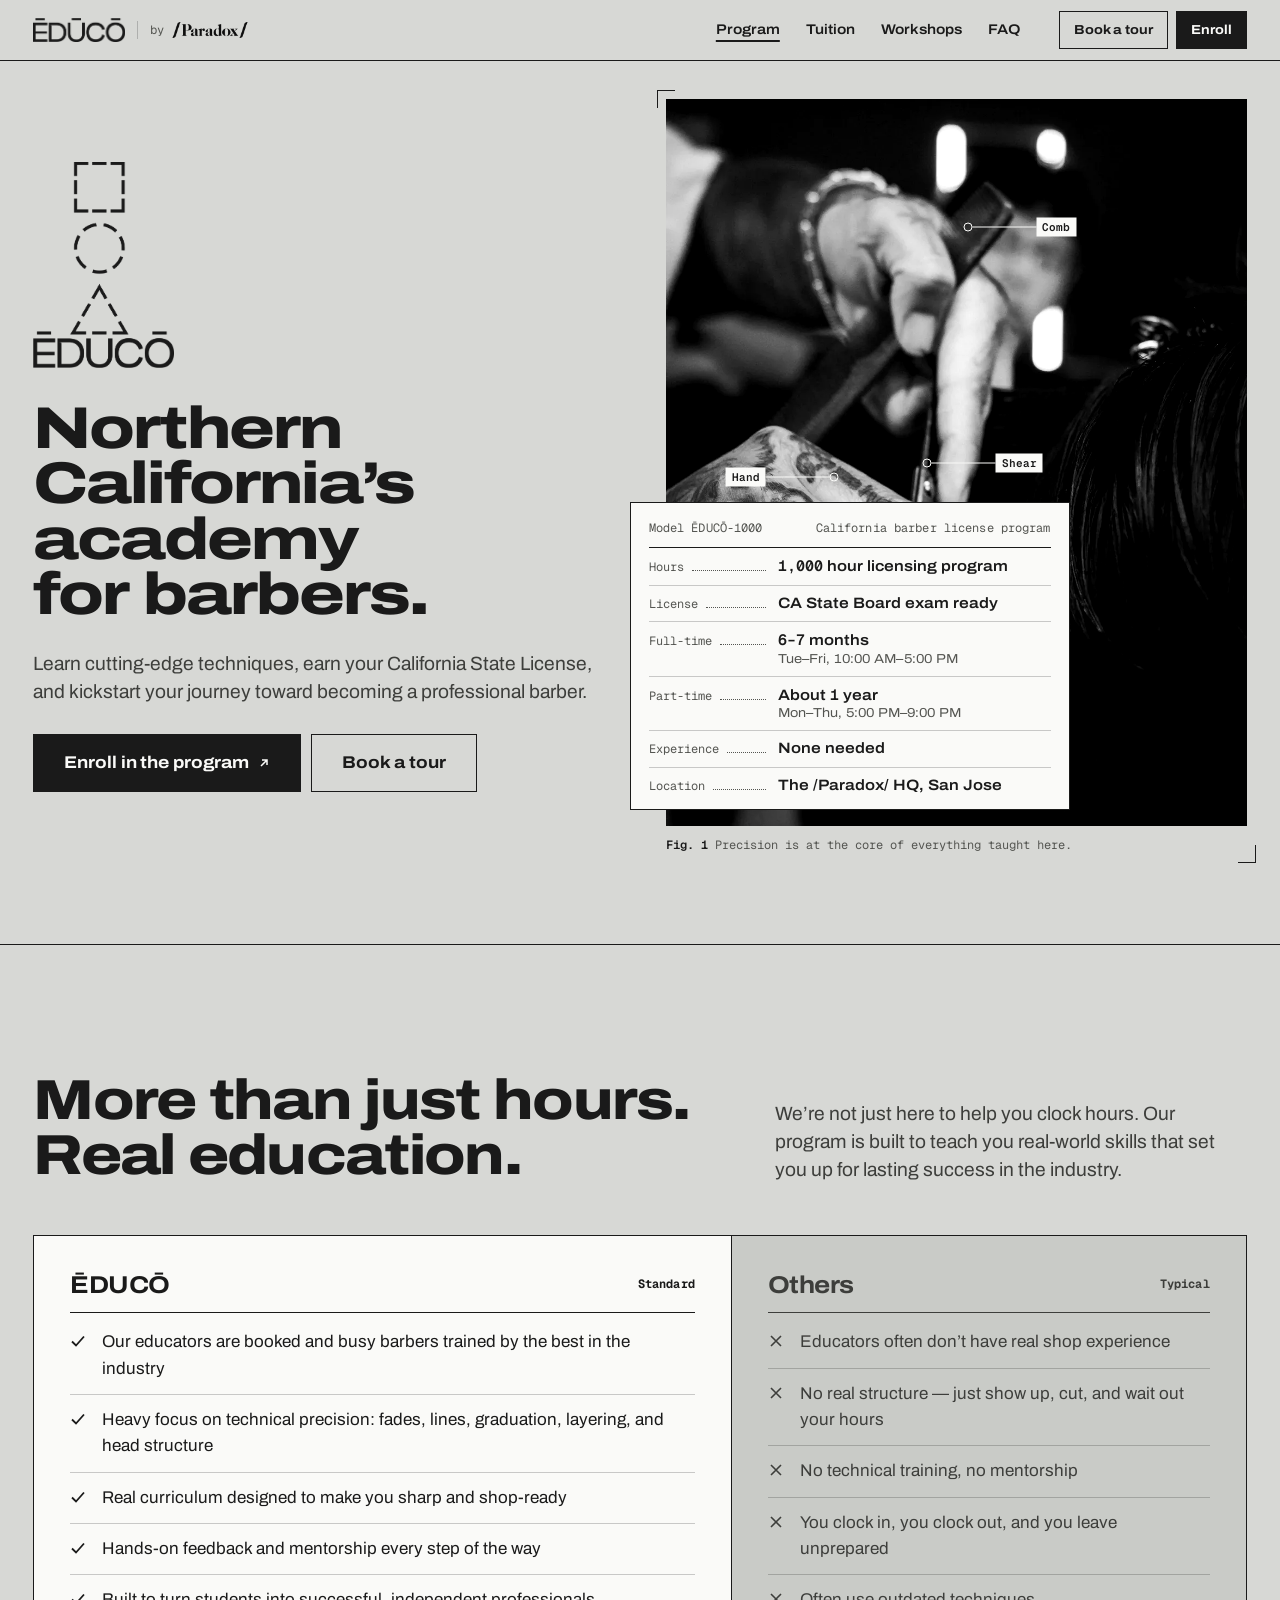
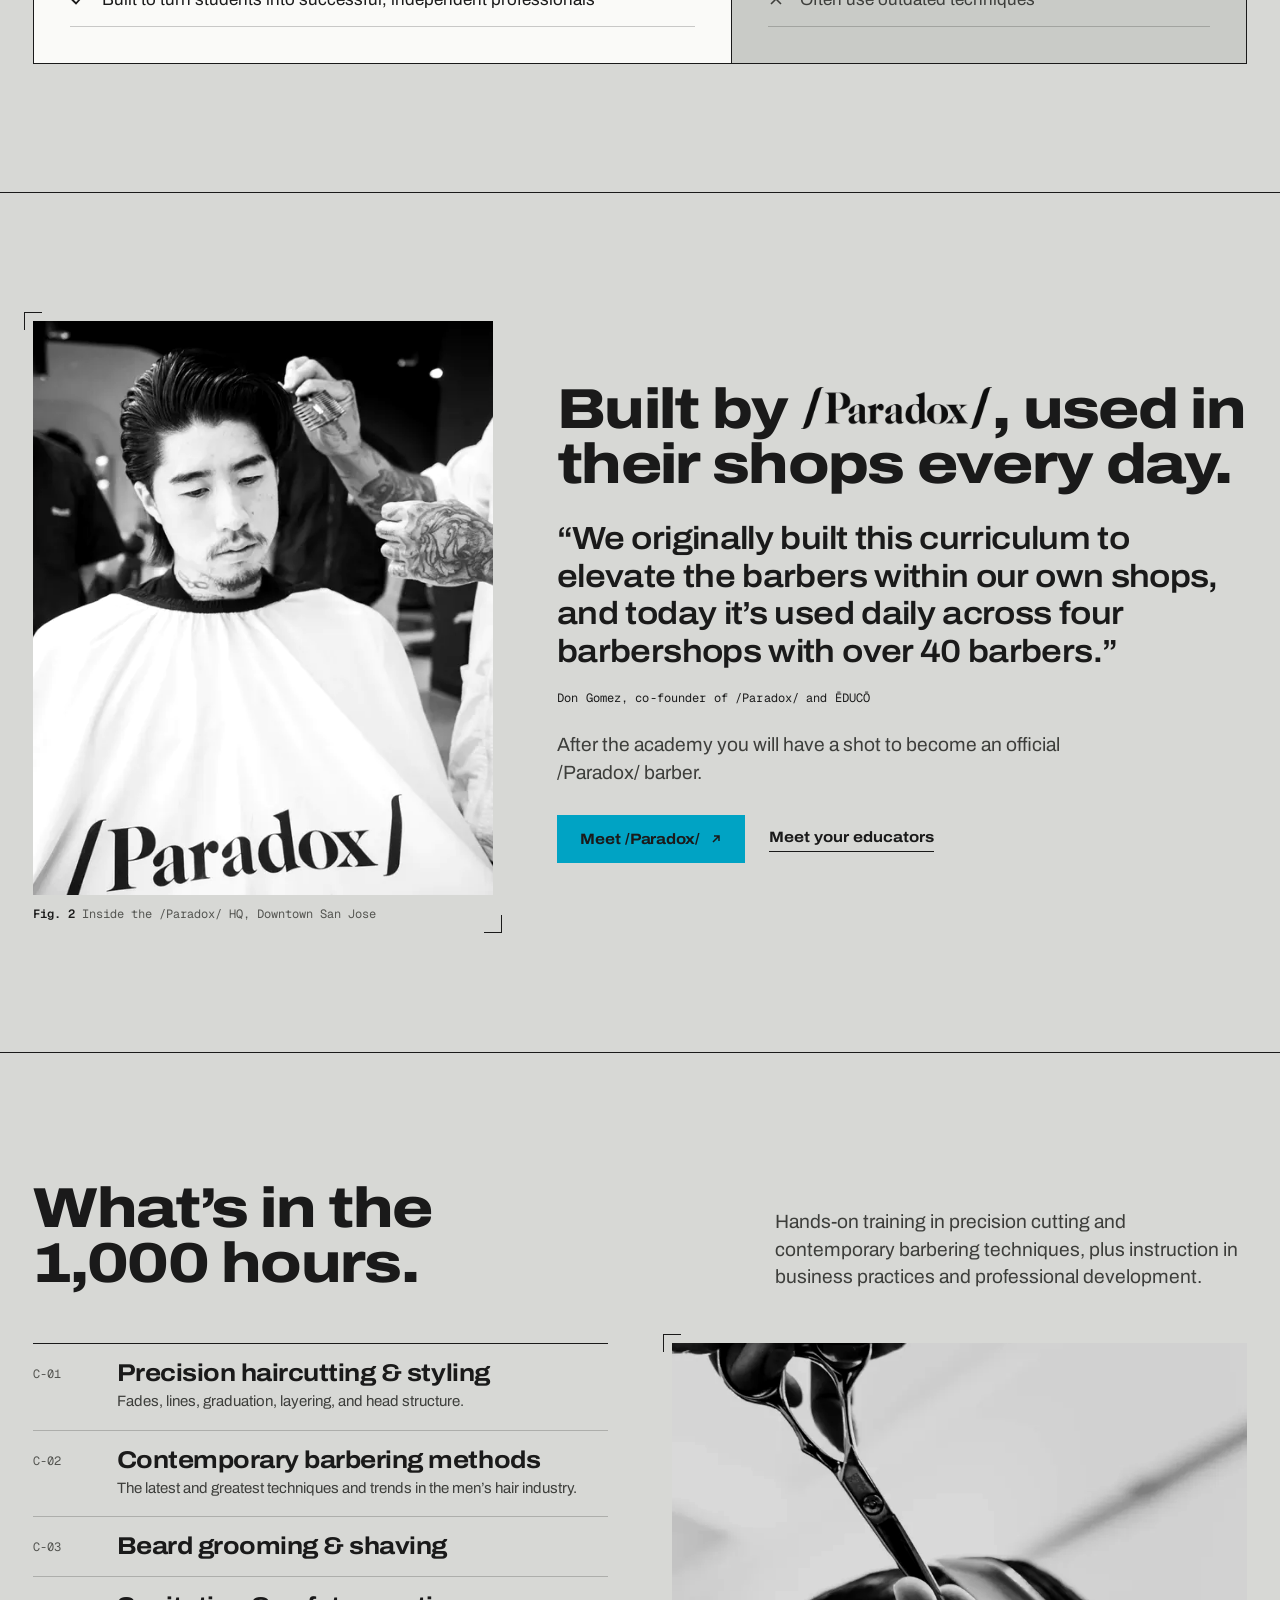
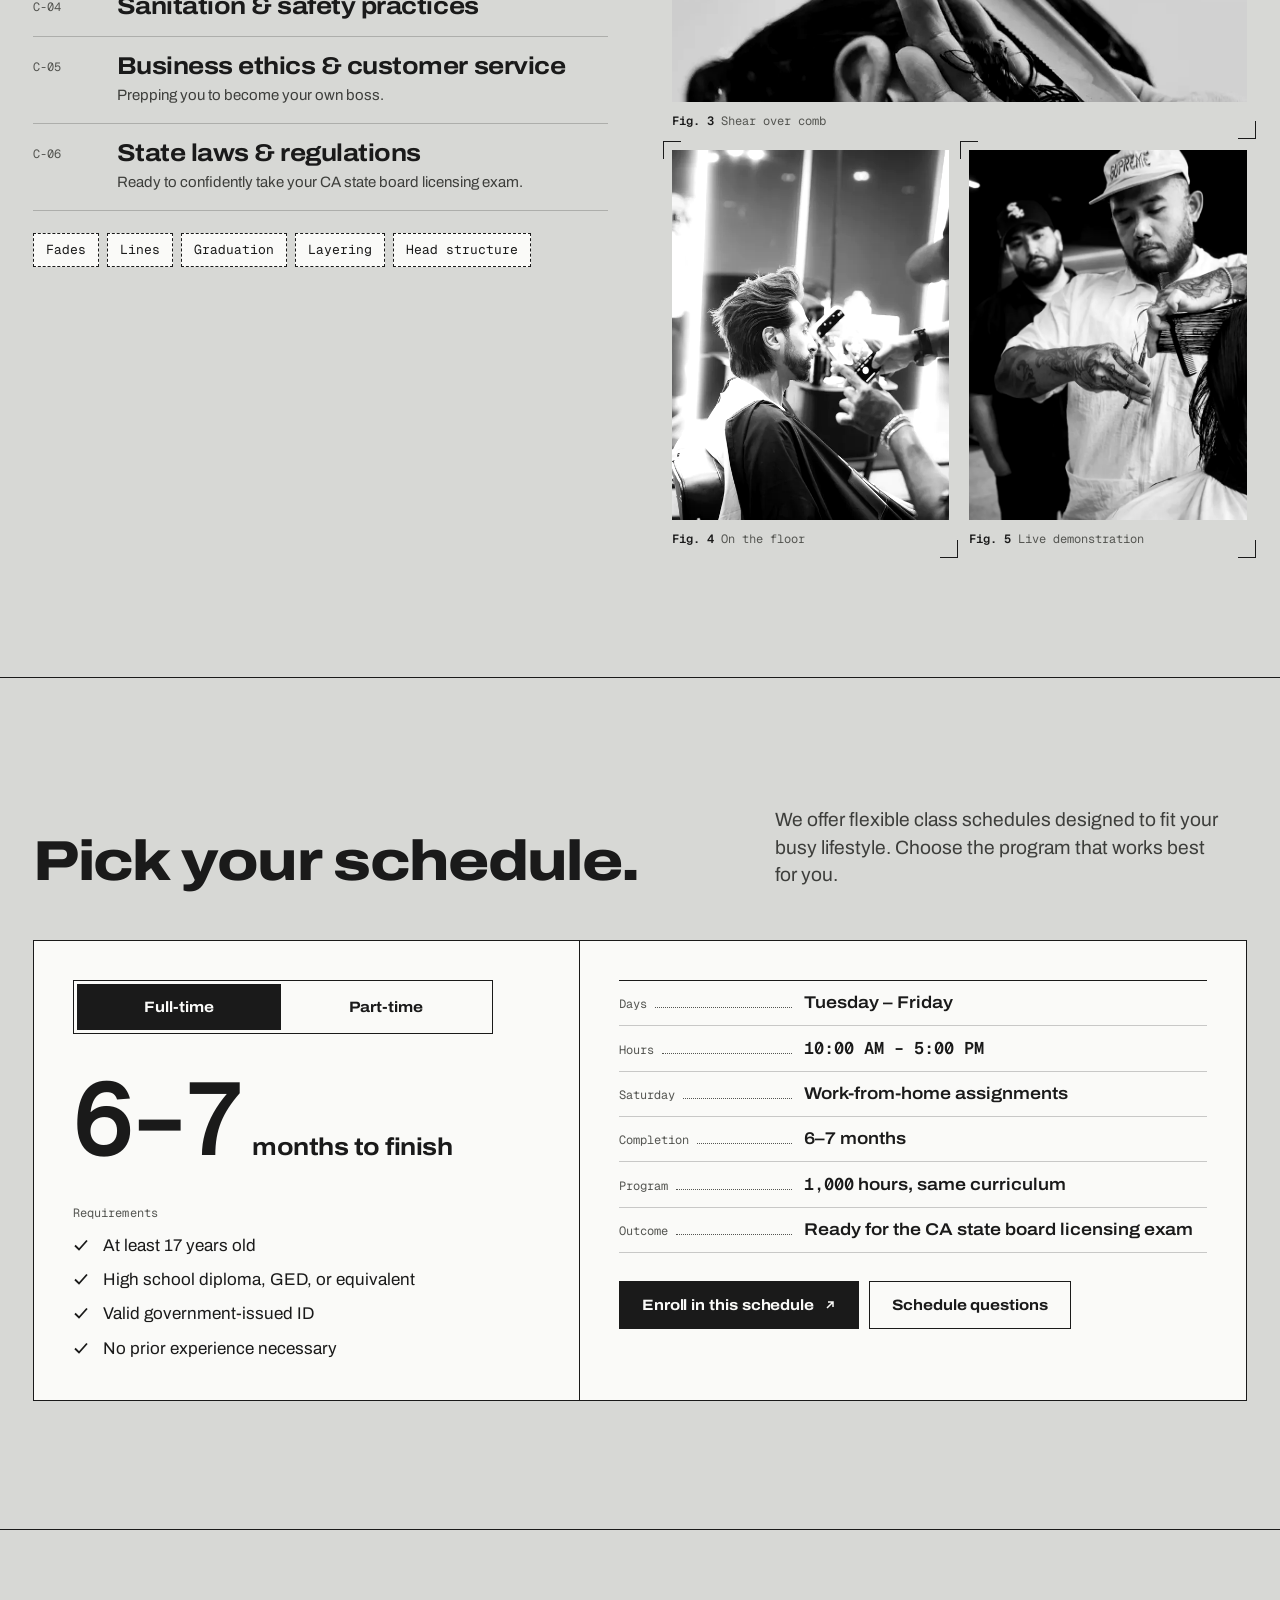
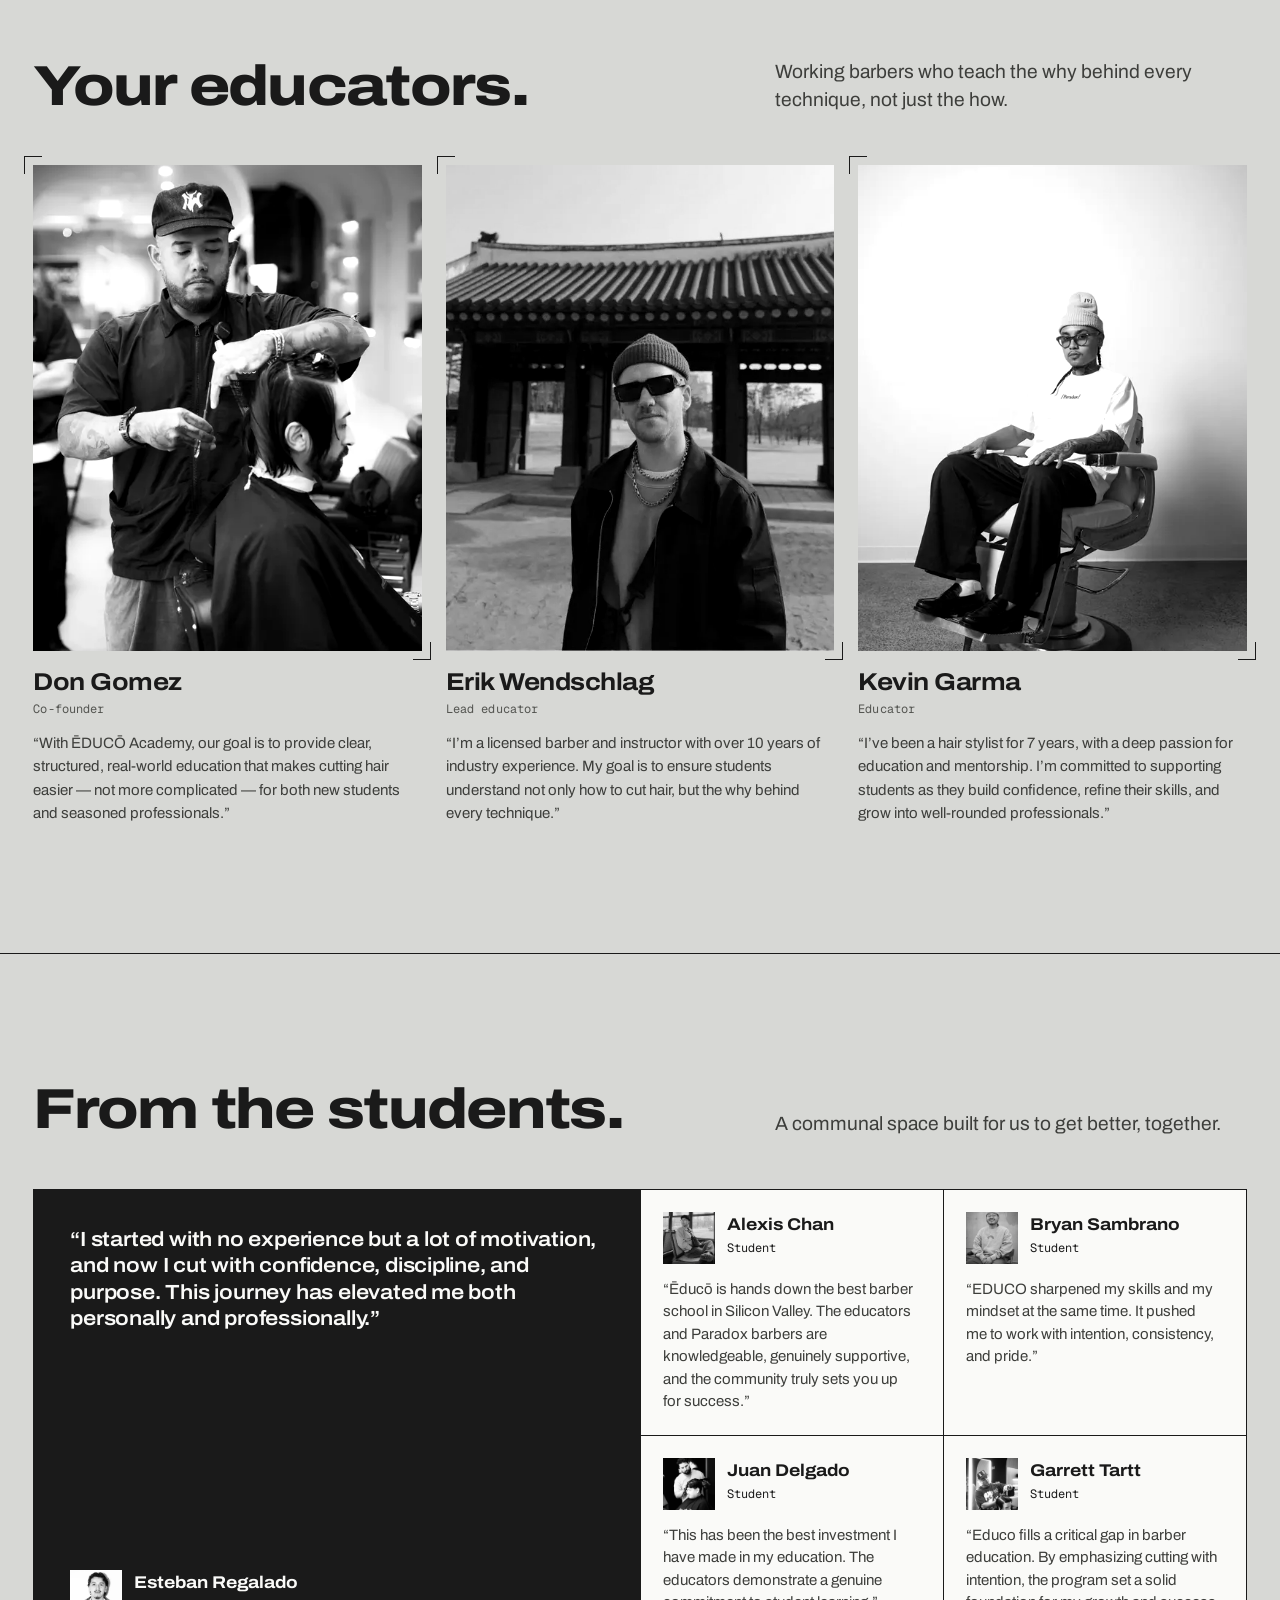
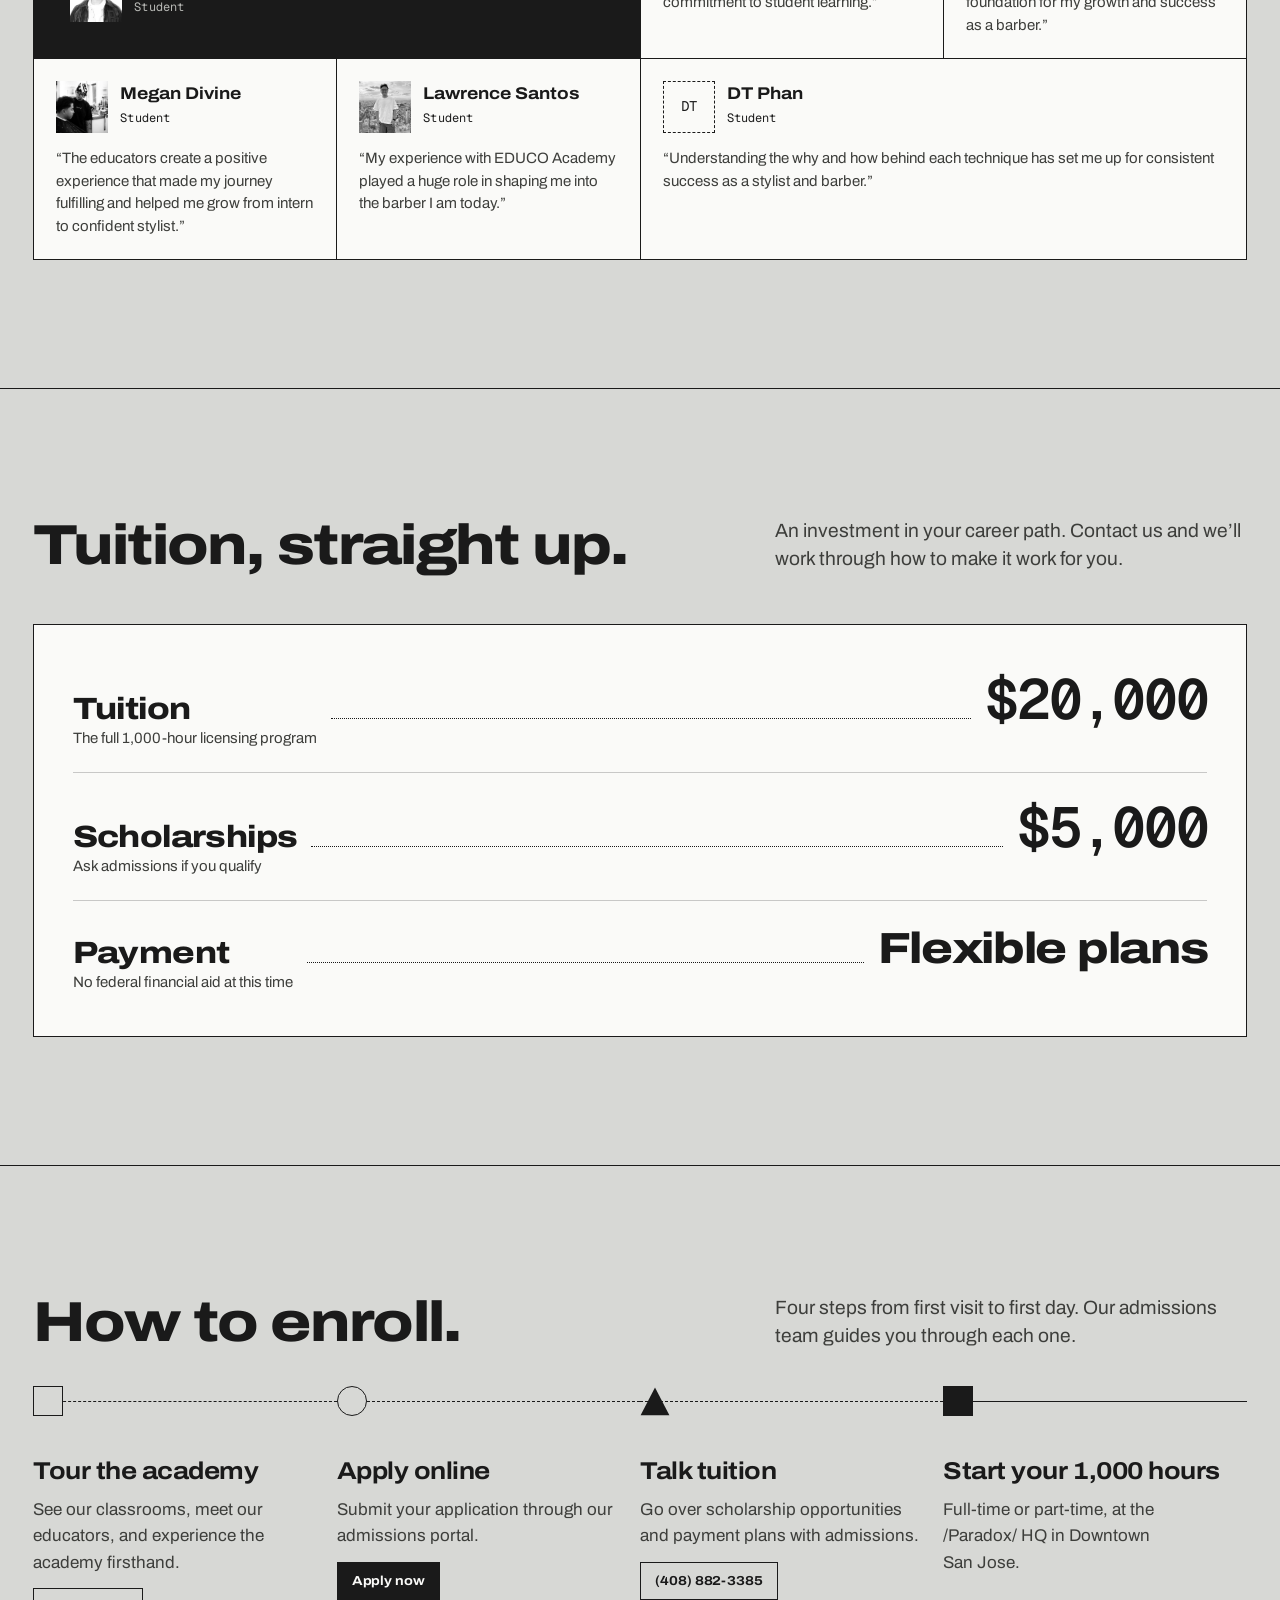
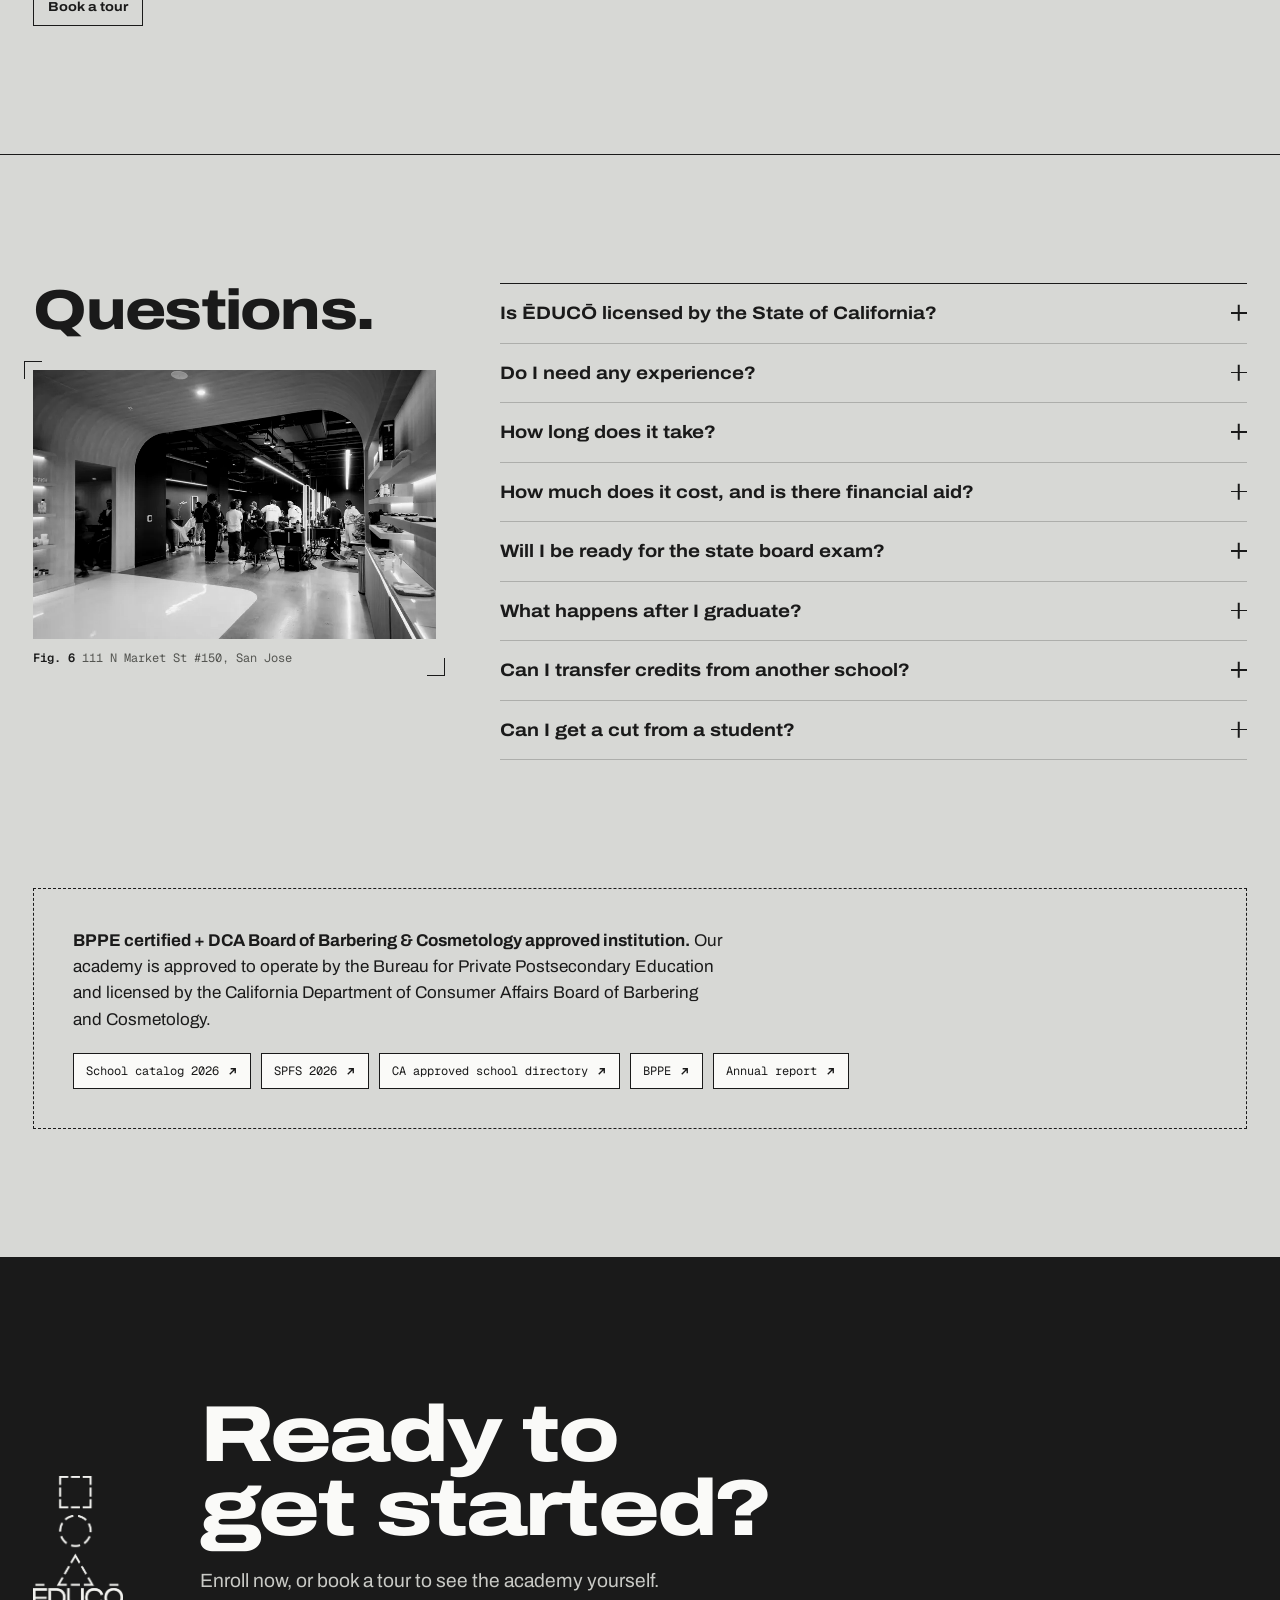
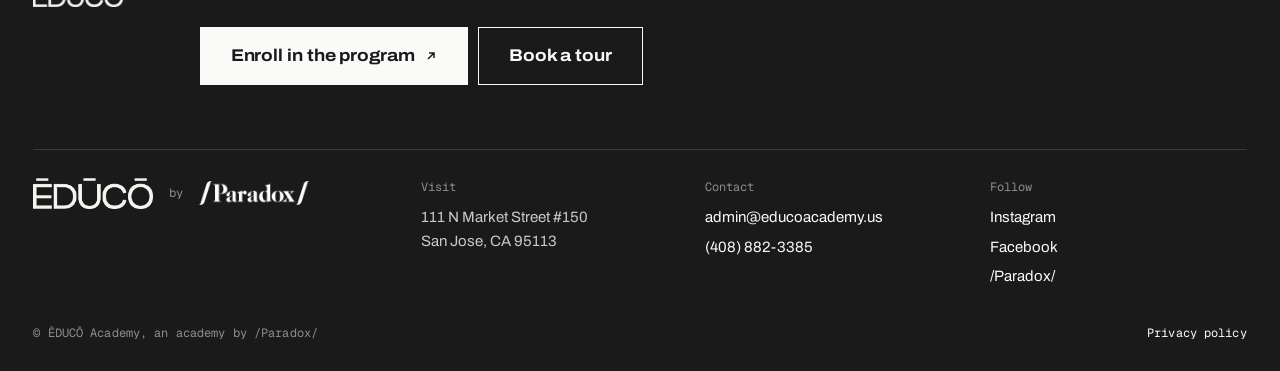
==== index.html @ bf1df618 "ĒDUCŌ Academy redesign concept: The Kit (Program + Workshops) Co-Authored-By: Claude Opus 5.5 <norep" ====
<!doctype html>
<html lang="en">
<head>
  <meta charset="utf-8">
  <meta name="viewport" content="width=device-width, initial-scale=1">
  <title>ĒDUCŌ Academy — California barber license program · San Jose</title>
  <meta name="description" content="ĒDUCŌ, an academy by /Paradox/. Earn your California barber license in the 1,000-hour program, full-time or part-time, at the /Paradox/ HQ in Downtown San Jose.">
  <meta name="theme-color" content="#d7d8d5">
  <link rel="preconnect" href="https://fonts.googleapis.com">
  <link rel="preconnect" href="https://fonts.gstatic.com" crossorigin>
  <link rel="stylesheet" href="https://fonts.googleapis.com/css2?family=Archivo:wdth,wght@62..125,100..900&family=Geist+Mono:wght@400;600&display=swap">
  <link rel="preload" as="image" href="img/hands-1600.webp">
  <link rel="stylesheet" href="edu.css">
  <script src="edu.js" defer></script>
</head>
<body>
<a class="skip" href="#main">Skip to content</a>

<header class="strip">
  <div class="strip__inner wrap">
    <a class="strip__logo" href="index.html" aria-label="ĒDUCŌ Academy home"><img src="img/wordmark-ink.png" alt="ĒDUCŌ" width="1500" height="420"><span class="strip__by">by <img src="img/prdx-ink.png" alt="/Paradox/" width="1984" height="432"></span></a>
    <nav class="strip__nav" aria-label="Main">
      <ul>
        <li><a href="index.html" aria-current="page">Program</a></li>
        <li><a href="index.html#tuition">Tuition</a></li>
        <li><a href="workshops.html">Workshops</a></li>
        <li><a href="index.html#faq">FAQ</a></li>
      </ul>
    </nav>
    <div class="strip__cta">
      <a class="btn btn--sm btn--line" href="https://calendly.com/admin-educoacademy/educo-academy-open-house" target="_blank" rel="noopener">Book a tour</a>
      <a class="btn btn--sm" href="https://educoacademy.edlumina.com/register?student_module=admissions" target="_blank" rel="noopener">Enroll</a>
    </div>
    <button class="menu-btn" type="button" aria-label="Open menu" aria-expanded="false" aria-controls="menu"><span></span></button>
  </div>
</header>

<div class="sheet-menu" id="menu" role="dialog" aria-modal="true" aria-label="Menu">
  <div class="sheet-menu__top">
    <img src="img/wordmark-ink.png" alt="" width="1500" height="420">
    <button class="menu-btn sheet-menu__close" type="button" aria-label="Close menu"><svg viewBox="0 0 14 14" width="14" height="14" fill="none" stroke="currentColor" stroke-width="1.5"><path d="M2 2l10 10M12 2L2 12"/></svg></button>
  </div>
  <ul>
    <li><a href="index.html">Program <span class="mono">1,000 hrs</span></a></li>
    <li><a href="index.html#tuition">Tuition</a></li>
    <li><a href="workshops.html">Workshops</a></li>
    <li><a href="index.html#faq">FAQ</a></li>
    <li><a href="https://www.prdx.us" target="_blank" rel="noopener" class="prdx">/Paradox/</a></li>
  </ul>
  <div class="cta">
    <a class="btn" href="https://educoacademy.edlumina.com/register?student_module=admissions" target="_blank" rel="noopener">Enroll in the program</a>
    <a class="btn btn--line" href="https://calendly.com/admin-educoacademy/educo-academy-open-house" target="_blank" rel="noopener">Book a tour</a>
  </div>
</div>

<main id="main">

  <!-- Cover -->
  <section class="cover wrap" aria-labelledby="cover-title">
    <div class="cover__grid">
      <div class="cover__text">
        <div class="cover__head">
          <img class="cover__logo" src="img/logo-stack-ink.png" alt="ĒDUCŌ" width="1500" height="2195">
          <h1 class="h-xl cover__h1" id="cover-title">Northern California’s academy for barbers.</h1>
        </div>
        <p class="lede">Learn cutting-edge techniques, earn your California State License, and kickstart your journey toward becoming a professional barber.</p>
        <div class="cover__actions">
          <a class="btn btn--lg" href="https://educoacademy.edlumina.com/register?student_module=admissions" target="_blank" rel="noopener">Enroll in the program<svg viewBox="0 0 12 12" fill="none" stroke="currentColor" stroke-width="1.5" aria-hidden="true"><path d="M3 9l6-6M4 3h5v5"/></svg></a>
          <a class="btn btn--lg btn--line" href="https://calendly.com/admin-educoacademy/educo-academy-open-house" target="_blank" rel="noopener">Book a tour</a>
        </div>
      </div>

      <figure class="fig cover__photo">
        <span class="fig__frame"><img src="img/hands-1600.webp" srcset="img/hands-800.webp 800w, img/hands-1600.webp 1600w" sizes="(min-width: 960px) 55vw, 100vw" alt="Close-up of a barber's tattooed hands combing and cutting a section of hair." width="1067" height="1600" fetchpriority="high">
        <span class="callout" style="--x:52%;--y:17.5%" aria-hidden="true"><b>Comb</b></span>
        <span class="callout" style="--x:45%;--y:50%" aria-hidden="true"><b>Shear</b></span>
        <span class="callout callout--l" style="--x:29%;--y:52%" aria-hidden="true"><b>Hand</b></span>
        </span>
        <div class="cover__plate">
          <p class="mono cover__plate-title"><span>Model ĒDUCŌ-1000</span><span>California barber license program</span></p>
          <dl class="spec">
            <div><dt>Hours</dt><dd><span class="v">1,000</span> hour licensing program</dd></div>
            <div><dt>License</dt><dd>CA State Board exam ready</dd></div>
            <div><dt>Full-time</dt><dd><span class="v">6–7</span> months <small>Tue–Fri, 10:00 AM–5:00 PM</small></dd></div>
            <div><dt>Part-time</dt><dd>About <span class="v">1</span> year <small>Mon–Thu, 5:00 PM–9:00 PM</small></dd></div>
            <div><dt>Experience</dt><dd>None needed</dd></div>
            <div><dt>Location</dt><dd>The /Paradox/ HQ, San Jose</dd></div>
          </dl>
        </div>
        <figcaption><span><b>Fig. 1</b> Precision is at the core of everything taught here.</span></figcaption>
      </figure>
    </div>
  </section>

  <!-- Why -->
  <section class="sec wrap" aria-labelledby="why-title">
    <div class="sec__head">
      <h2 class="h-l" id="why-title">More than just hours. Real education.</h2>
      <p class="lede">We’re not just here to help you clock hours. Our program is built to teach you real-world skills that set you up for lasting success in the industry.</p>
    </div>
    <div class="compare">
      <div class="compare__col">
        <h3 class="h-m">ĒDUCŌ <span class="mono">Standard</span></h3>
        <ul>
          <li><svg viewBox="0 0 16 16" fill="none" stroke="currentColor" stroke-width="1.8" aria-hidden="true"><path d="M2 8.5l4 4 8-9"/></svg>Our educators are booked and busy barbers trained by the best in the industry</li>
          <li><svg viewBox="0 0 16 16" fill="none" stroke="currentColor" stroke-width="1.8" aria-hidden="true"><path d="M2 8.5l4 4 8-9"/></svg>Heavy focus on technical precision: fades, lines, graduation, layering, and head structure</li>
          <li><svg viewBox="0 0 16 16" fill="none" stroke="currentColor" stroke-width="1.8" aria-hidden="true"><path d="M2 8.5l4 4 8-9"/></svg>Real curriculum designed to make you sharp and shop-ready</li>
          <li><svg viewBox="0 0 16 16" fill="none" stroke="currentColor" stroke-width="1.8" aria-hidden="true"><path d="M2 8.5l4 4 8-9"/></svg>Hands-on feedback and mentorship every step of the way</li>
          <li><svg viewBox="0 0 16 16" fill="none" stroke="currentColor" stroke-width="1.8" aria-hidden="true"><path d="M2 8.5l4 4 8-9"/></svg>Built to turn students into successful, independent professionals</li>
        </ul>
      </div>
      <div class="compare__col compare__col--them">
        <h3 class="h-m">Others <span class="mono">Typical</span></h3>
        <ul>
          <li><svg viewBox="0 0 16 16" fill="none" stroke="currentColor" stroke-width="1.6" aria-hidden="true"><path d="M3 3l10 10M13 3L3 13"/></svg>Educators often don’t have real shop experience</li>
          <li><svg viewBox="0 0 16 16" fill="none" stroke="currentColor" stroke-width="1.6" aria-hidden="true"><path d="M3 3l10 10M13 3L3 13"/></svg>No real structure — just show up, cut, and wait out your hours</li>
          <li><svg viewBox="0 0 16 16" fill="none" stroke="currentColor" stroke-width="1.6" aria-hidden="true"><path d="M3 3l10 10M13 3L3 13"/></svg>No technical training, no mentorship</li>
          <li><svg viewBox="0 0 16 16" fill="none" stroke="currentColor" stroke-width="1.6" aria-hidden="true"><path d="M3 3l10 10M13 3L3 13"/></svg>You clock in, you clock out, and you leave unprepared</li>
          <li><svg viewBox="0 0 16 16" fill="none" stroke="currentColor" stroke-width="1.6" aria-hidden="true"><path d="M3 3l10 10M13 3L3 13"/></svg>Often use outdated techniques</li>
        </ul>
      </div>
    </div>
  </section>

  <!-- Lineage -->
  <section class="sec wrap" aria-labelledby="lineage-title">
    <div class="lineage">
      <figure class="fig">
        <span class="fig__frame"><img src="img/cape-1600.webp" srcset="img/cape-800.webp 800w, img/cape-1600.webp 1600w" sizes="(min-width: 960px) 38vw, 100vw" alt="A client in a /Paradox/ cape while a barber styles his hair." width="1067" height="1600" loading="lazy"></span>
        <figcaption><span><b>Fig. 2</b> Inside the /Paradox/ HQ, Downtown San Jose</span></figcaption>
      </figure>
      <div>
        <h2 class="h-l" id="lineage-title">Built by <span class="nowrap"><img class="prdx-mark" src="img/prdx-ink.png" alt="/Paradox/" width="1984" height="432">,</span> used in their shops every day.</h2>
        <blockquote style="margin-top:28px">
          <p>“We originally built this curriculum to elevate the barbers within our own shops, and today it’s used daily across four barbershops with over 40 barbers.”</p>
          <cite class="mono">Don Gomez, co-founder of /Paradox/ and ĒDUCŌ</cite>
        </blockquote>
        <p class="lede" style="margin-top:24px">After the academy you will have a shot to become an official /Paradox/ barber.</p>
        <div class="lineage__links">
          <a class="btn btn--prdx" href="https://www.prdx.us" target="_blank" rel="noopener">Meet /Paradox/<svg viewBox="0 0 12 12" fill="none" stroke="currentColor" stroke-width="1.5" aria-hidden="true"><path d="M3 9l6-6M4 3h5v5"/></svg></a>
          <a class="link" href="#educators">Meet your educators</a>
        </div>
      </div>
    </div>
  </section>

  <!-- Curriculum -->
  <section class="sec wrap" aria-labelledby="curr-title">
    <div class="sec__head">
      <h2 class="h-l" id="curr-title">What’s in the 1,000 hours.</h2>
      <p class="lede">Hands-on training in precision cutting and contemporary barbering techniques, plus instruction in business practices and professional development.</p>
    </div>
    <div class="curriculum">
      <div>
        <ol class="parts">
          <li><span class="no">C-01</span><h3 class="h-m">Precision haircutting &amp; styling</h3><p>Fades, lines, graduation, layering, and head structure.</p></li>
          <li><span class="no">C-02</span><h3 class="h-m">Contemporary barbering methods</h3><p>The latest and greatest techniques and trends in the men’s hair industry.</p></li>
          <li><span class="no">C-03</span><h3 class="h-m">Beard grooming &amp; shaving</h3></li>
          <li><span class="no">C-04</span><h3 class="h-m">Sanitation &amp; safety practices</h3></li>
          <li><span class="no">C-05</span><h3 class="h-m">Business ethics &amp; customer service</h3><p>Prepping you to become your own boss.</p></li>
          <li><span class="no">C-06</span><h3 class="h-m">State laws &amp; regulations</h3><p>Ready to confidently take your CA state board licensing exam.</p></li>
        </ol>
        <ul class="focus" aria-label="Technical focus">
          <li>Fades</li><li>Lines</li><li>Graduation</li><li>Layering</li><li>Head structure</li>
        </ul>
      </div>
      <div class="curriculum__figs">
        <figure class="fig"><span class="fig__frame"><img src="img/shears-1600.webp" srcset="img/shears-800.webp 800w, img/shears-1600.webp 1600w" sizes="(min-width: 960px) 45vw, 100vw" alt="Shears opening along a comb against a client's neckline." width="1080" height="1080" loading="lazy"></span><figcaption><span><b>Fig. 3</b> Shear over comb</span></figcaption></figure>
        <figure class="fig"><span class="fig__frame"><img src="img/cut-800.webp" alt="A barber at work on a client's fade during a class." width="533" height="800" loading="lazy"></span><figcaption><span><b>Fig. 4</b> On the floor</span></figcaption></figure>
        <figure class="fig"><span class="fig__frame"><img src="img/demo-800.webp" alt="An educator demonstrating a cut while students watch." width="639" height="800" loading="lazy"></span><figcaption><span><b>Fig. 5</b> Live demonstration</span></figcaption></figure>
      </div>
    </div>
  </section>

  <!-- Schedule configurator -->
  <section class="sec wrap" id="schedule" aria-labelledby="sched-title">
    <div class="sec__head">
      <h2 class="h-l" id="sched-title">Pick your schedule.</h2>
      <p class="lede">We offer flexible class schedules designed to fit your busy lifestyle. Choose the program that works best for you.</p>
    </div>
    <div class="config" data-config>
      <div class="config__side">
        <div class="toggle" role="group" aria-label="Schedule" data-mode="ft">
          <span class="toggle__thumb" aria-hidden="true"></span>
          <button type="button" data-mode="ft" aria-pressed="true">Full-time</button>
          <button type="button" data-mode="pt" aria-pressed="false">Part-time</button>
        </div>
        <p class="config__big" aria-live="polite"><b class="swap" data-ft="6–7" data-pt="12">6–7</b><span class="h-m">months to finish</span></p>
        <div>
          <p class="mono" style="color:var(--mute);margin:0 0 10px">Requirements</p>
          <ul class="req">
            <li><svg viewBox="0 0 16 16" fill="none" stroke="currentColor" stroke-width="1.8" aria-hidden="true"><path d="M2 8.5l4 4 8-9"/></svg>At least 17 years old</li>
            <li><svg viewBox="0 0 16 16" fill="none" stroke="currentColor" stroke-width="1.8" aria-hidden="true"><path d="M2 8.5l4 4 8-9"/></svg>High school diploma, GED, or equivalent</li>
            <li><svg viewBox="0 0 16 16" fill="none" stroke="currentColor" stroke-width="1.8" aria-hidden="true"><path d="M2 8.5l4 4 8-9"/></svg>Valid government-issued ID</li>
            <li><svg viewBox="0 0 16 16" fill="none" stroke="currentColor" stroke-width="1.8" aria-hidden="true"><path d="M2 8.5l4 4 8-9"/></svg>No prior experience necessary</li>
          </ul>
        </div>
      </div>
      <div class="config__main">
        <dl class="spec">
          <div><dt>Days</dt><dd class="swap" data-ft="Tuesday – Friday" data-pt="Monday – Thursday">Tuesday – Friday</dd></div>
          <div><dt>Hours</dt><dd><span class="v swap" data-ft="10:00 AM – 5:00 PM" data-pt="5:00 PM – 9:00 PM">10:00 AM – 5:00 PM</span></dd></div>
          <div><dt>Saturday</dt><dd>Work-from-home assignments</dd></div>
          <div><dt>Completion</dt><dd class="swap" data-ft="6–7 months" data-pt="About 1 year">6–7 months</dd></div>
          <div><dt>Program</dt><dd><span class="v">1,000</span> hours, same curriculum</dd></div>
          <div><dt>Outcome</dt><dd>Ready for the CA state board licensing exam</dd></div>
        </dl>
        <div class="cover__actions">
          <a class="btn" href="https://educoacademy.edlumina.com/register?student_module=admissions" target="_blank" rel="noopener">Enroll in this schedule<svg viewBox="0 0 12 12" fill="none" stroke="currentColor" stroke-width="1.5" aria-hidden="true"><path d="M3 9l6-6M4 3h5v5"/></svg></a>
          <a class="btn btn--line" href="#faq">Schedule questions</a>
        </div>
      </div>
    </div>
  </section>

  <!-- Educators -->
  <section class="sec wrap" id="educators" aria-labelledby="edu-title">
    <div class="sec__head">
      <h2 class="h-l" id="edu-title">Your educators.</h2>
      <p class="lede">Working barbers who teach the why behind every technique, not just the how.</p>
    </div>
    <div class="people">
      <article class="person">
        <figure class="fig"><span class="fig__frame"><img src="img/don-800.webp" alt="Don Gomez teaching a cut in front of a group of barbers." width="533" height="800" loading="lazy"></span></figure>
        <h3 class="h-m">Don Gomez</h3>
        <p class="role mono">Co-founder</p>
        <blockquote>“With ĒDUCŌ Academy, our goal is to provide clear, structured, real-world education that makes cutting hair easier — not more complicated — for both new students and seasoned professionals.”</blockquote>
      </article>
      <article class="person">
        <figure class="fig"><span class="fig__frame"><img src="img/erik-800.webp" alt="Erik Wendschlag, lead educator." width="800" height="799" loading="lazy"></span></figure>
        <h3 class="h-m">Erik Wendschlag</h3>
        <p class="role mono">Lead educator</p>
        <blockquote>“I’m a licensed barber and instructor with over 10 years of industry experience. My goal is to ensure students understand not only how to cut hair, but the why behind every technique.”</blockquote>
      </article>
      <article class="person">
        <figure class="fig"><span class="fig__frame"><img src="img/kevin-800.webp" alt="Kevin Garma, educator, seated in a barber chair." width="533" height="800" loading="lazy"></span></figure>
        <h3 class="h-m">Kevin Garma</h3>
        <p class="role mono">Educator</p>
        <blockquote>“I’ve been a hair stylist for 7 years, with a deep passion for education and mentorship. I’m committed to supporting students as they build confidence, refine their skills, and grow into well-rounded professionals.”</blockquote>
      </article>
    </div>
  </section>

  <!-- Students -->
  <section class="sec wrap" aria-labelledby="students-title">
    <div class="sec__head">
      <h2 class="h-l" id="students-title">From the students.</h2>
      <p class="lede">A communal space built for us to get better, together.</p>
    </div>
    <div class="reports">
      <article class="report report--lead">
        <p>“I started with no experience but a lot of motivation, and now I cut with confidence, discipline, and purpose. This journey has elevated me both personally and professionally.”</p>
        <div class="report__who"><img src="img/esteban-800.webp" alt="" width="533" height="800" loading="lazy"><div><b>Esteban Regalado</b><span class="mono">Student</span></div></div>
      </article>
      <article class="report"><div class="report__who"><img src="img/alexis-800.webp" alt="" loading="lazy" width="533" height="800"><div><b>Alexis Chan</b><span class="mono">Student</span></div></div><p>“Ēducō is hands down the best barber school in Silicon Valley. The educators and Paradox barbers are knowledgeable, genuinely supportive, and the community truly sets you up for success.”</p></article>
      <article class="report"><div class="report__who"><img src="img/bryan-800.webp" alt="" loading="lazy" width="535" height="800"><div><b>Bryan Sambrano</b><span class="mono">Student</span></div></div><p>“EDUCO sharpened my skills and my mindset at the same time. It pushed me to work with intention, consistency, and pride.”</p></article>
      <article class="report"><div class="report__who"><img src="img/juan-800.webp" alt="" loading="lazy" width="533" height="800"><div><b>Juan Delgado</b><span class="mono">Student</span></div></div><p>“This has been the best investment I have made in my education. The educators demonstrate a genuine commitment to student learning.”</p></article>
      <article class="report"><div class="report__who"><img src="img/garrett-800.webp" alt="" loading="lazy" width="533" height="800"><div><b>Garrett Tartt</b><span class="mono">Student</span></div></div><p>“Educo fills a critical gap in barber education. By emphasizing cutting with intention, the program set a solid foundation for my growth and success as a barber.”</p></article>
      <article class="report"><div class="report__who"><img src="img/megan-800.webp" alt="" loading="lazy" width="551" height="800"><div><b>Megan Divine</b><span class="mono">Student</span></div></div><p>“The educators create a positive experience that made my journey fulfilling and helped me grow from intern to confident stylist.”</p></article>
      <article class="report"><div class="report__who"><img src="img/lawrence-800.webp" alt="" loading="lazy" width="600" height="800"><div><b>Lawrence Santos</b><span class="mono">Student</span></div></div><p>“My experience with EDUCO Academy played a huge role in shaping me into the barber I am today.”</p></article>
      <article class="report"><div class="report__who"><span class="init" aria-hidden="true">DT</span><div><b>DT Phan</b><span class="mono">Student</span></div></div><p>“Understanding the why and how behind each technique has set me up for consistent success as a stylist and barber.”</p></article>
    </div>
  </section>

  <!-- Tuition -->
  <section class="sec wrap" id="tuition" aria-labelledby="tuition-title">
    <div class="sec__head">
      <h2 class="h-l" id="tuition-title">Tuition, straight up.</h2>
      <p class="lede">An investment in your career path. Contact us and we’ll work through how to make it work for you.</p>
    </div>
    <dl class="price">
      <div><dt>Tuition<small>The full 1,000-hour licensing program</small></dt><dd class="price__fig">$20,000</dd></div>
      <div><dt>Scholarships<small>Ask admissions if you qualify</small></dt><dd class="price__fig">$5,000</dd></div>
      <div><dt>Payment<small>No federal financial aid at this time</small></dt><dd class="price__word">Flexible plans</dd></div>
    </dl>
  </section>

  <!-- Enroll path -->
  <section class="sec wrap" id="enroll" aria-labelledby="enroll-title">
    <div class="sec__head">
      <h2 class="h-l" id="enroll-title">How to enroll.</h2>
      <p class="lede">Four steps from first visit to first day. Our admissions team guides you through each one.</p>
    </div>
    <ol class="stations">
      <li class="station">
        <h3 class="h-m">Tour the academy</h3>
        <p>See our classrooms, meet our educators, and experience the academy firsthand.</p>
        <a class="btn btn--line btn--sm" href="https://calendly.com/admin-educoacademy/educo-academy-open-house" target="_blank" rel="noopener">Book a tour</a>
      </li>
      <li class="station">
        <h3 class="h-m">Apply online</h3>
        <p>Submit your application through our admissions portal.</p>
        <a class="btn btn--sm" href="https://educoacademy.edlumina.com/register?student_module=admissions" target="_blank" rel="noopener">Apply now</a>
      </li>
      <li class="station">
        <h3 class="h-m">Talk tuition</h3>
        <p>Go over scholarship opportunities and payment plans with admissions.</p>
        <a class="btn btn--line btn--sm" href="tel:+14088823385">(408) 882-3385</a>
      </li>
      <li class="station">
        <h3 class="h-m">Start your 1,000 hours</h3>
        <p>Full-time or part-time, at the /Paradox/ HQ in Downtown San Jose.</p>
      </li>
    </ol>
  </section>

  <!-- FAQ -->
  <section class="sec wrap" id="faq" aria-labelledby="faq-title">
    <div class="faq-grid">
      <div>
        <h2 class="h-l" id="faq-title">Questions.</h2>
        <figure class="fig" style="margin-top:32px">
          <span class="fig__frame" style="aspect-ratio:3/2"><img src="img/facility-800.webp" alt="The academy floor inside the Downtown San Jose headquarters." width="800" height="533" loading="lazy"></span>
          <figcaption><span><b>Fig. 6</b> 111 N Market St #150, San Jose</span></figcaption>
        </figure>
      </div>
      <div class="faq">
        <details><summary>Is ĒDUCŌ licensed by the State of California?<i></i></summary><div class="a"><p>Yes. Our academy is approved to operate by the Bureau for Private Postsecondary Education and licensed by the California Department of Consumer Affairs Board of Barbering and Cosmetology. The program is designed to meet the requirements for state licensing in barbering.</p></div></details>
        <details><summary>Do I need any experience?<i></i></summary><div class="a"><p>No prior experience is necessary. The program is designed for beginners as well as those looking to enhance their skills.</p></div></details>
        <details><summary>How long does it take?<i></i></summary><div class="a"><p>The 1,000-hour program takes 6–7 months full-time (Tuesday–Friday, 10:00 AM–5:00 PM) or about 1 year part-time (Monday–Thursday, 5:00 PM–9:00 PM). Both include Saturday work-from-home assignments.</p></div></details>
        <details><summary>How much does it cost, and is there financial aid?<i></i></summary><div class="a"><p>Tuition for the 1,000-hour program is $20,000. We have $5,000 scholarship opportunities and flexible payment plans. We don’t currently offer federal financial aid. Contact our office for details on fees, grants, and payment options.</p></div></details>
        <details><summary>Will I be ready for the state board exam?<i></i></summary><div class="a"><p>Yes. The program is designed to meet the requirements for state licensing and to have you confidently ready to take your CA state board licensing exam.</p></div></details>
        <details><summary>What happens after I graduate?<i></i></summary><div class="a"><p>Graduates can pursue careers as barbers, educators, session stylists in the fashion industry, or open their own shops. We support students through our network of barbershops, career advice, and portfolio building. After the academy you will have a shot to become an official /Paradox/ barber.</p></div></details>
        <details><summary>Can I transfer credits from another school?<i></i></summary><div class="a"><p>As a non-accredited institution, transfer credits are evaluated case by case. Contact admissions for details.</p></div></details>
        <details><summary>Can I get a cut from a student?<i></i></summary><div class="a"><p>Yes. Students provide haircuts, beard trims, and shaves to the public under the supervision of licensed instructors, at discounted rates.</p></div></details>
      </div>
    </div>
  </section>

  <!-- Compliance -->
  <section class="wrap" style="padding-bottom:clamp(72px,10vw,140px)" aria-label="Approvals and disclosures">
    <div class="comply">
      <p><b>BPPE certified + DCA Board of Barbering &amp; Cosmetology approved institution.</b> Our academy is approved to operate by the Bureau for Private Postsecondary Education and licensed by the California Department of Consumer Affairs Board of Barbering and Cosmetology.</p>
      <ul>
        <li><a href="https://www.educoacademy.us/s/Educo-School-Catalog_2026.pdf" target="_blank" rel="noopener">School catalog 2026<svg viewBox="0 0 12 12" fill="none" stroke="currentColor" stroke-width="1.5" aria-hidden="true"><path d="M3 9l6-6M4 3h5v5"/></svg></a></li>
        <li><a href="https://www.educoacademy.us/s/SPFS-For-the-Year-2026.pdf" target="_blank" rel="noopener">SPFS 2026<svg viewBox="0 0 12 12" fill="none" stroke="currentColor" stroke-width="1.5" aria-hidden="true"><path d="M3 9l6-6M4 3h5v5"/></svg></a></li>
        <li><a href="https://www.barbercosmo.ca.gov/forms_pubs/approved_school_list.pdf" target="_blank" rel="noopener">CA approved school directory<svg viewBox="0 0 12 12" fill="none" stroke="currentColor" stroke-width="1.5" aria-hidden="true"><path d="M3 9l6-6M4 3h5v5"/></svg></a></li>
        <li><a href="https://www.bppe.ca.gov/" target="_blank" rel="noopener">BPPE<svg viewBox="0 0 12 12" fill="none" stroke="currentColor" stroke-width="1.5" aria-hidden="true"><path d="M3 9l6-6M4 3h5v5"/></svg></a></li>
        <li><a href="https://drive.google.com/file/d/13grzuGj9yVHHETFgOzgsniUyzm-u_xdF/view?usp=sharing" target="_blank" rel="noopener">Annual report<svg viewBox="0 0 12 12" fill="none" stroke="currentColor" stroke-width="1.5" aria-hidden="true"><path d="M3 9l6-6M4 3h5v5"/></svg></a></li>
      </ul>
    </div>
  </section>

  <!-- Close -->
  <section class="close" aria-labelledby="close-title">
    <div class="wrap close__grid">
      <img class="close__logo" src="img/logo-stack-paper.png" alt="" width="1500" height="2195" loading="lazy">
      <div>
        <h2 class="h-xl" id="close-title">Ready to get started?</h2>
        <p class="lede" style="margin:20px 0 32px">Enroll now, or book a tour to see the academy yourself.</p>
        <div class="close__actions">
          <a class="btn btn--lg" href="https://educoacademy.edlumina.com/register?student_module=admissions" target="_blank" rel="noopener">Enroll in the program<svg viewBox="0 0 12 12" fill="none" stroke="currentColor" stroke-width="1.5" aria-hidden="true"><path d="M3 9l6-6M4 3h5v5"/></svg></a>
          <a class="btn btn--lg btn--line" href="https://calendly.com/admin-educoacademy/educo-academy-open-house" target="_blank" rel="noopener">Book a tour</a>
        </div>
      </div>
    </div>
  </section>
</main>

<footer class="foot">
  <div class="wrap">
    <div class="foot__grid">
      <div class="foot__lock">
        <img src="img/wordmark-paper.png" alt="ĒDUCŌ" width="1500" height="420" loading="lazy">
        <span class="x">by</span>
        <a class="p" href="https://www.prdx.us" target="_blank" rel="noopener"><img src="img/prdx-paper.png" alt="/Paradox/" width="1984" height="432" loading="lazy"></a>
      </div>
      <div>
        <h2>Visit</h2>
        <address>111 N Market Street #150<br>San Jose, CA 95113</address>
      </div>
      <div>
        <h2>Contact</h2>
        <ul>
          <li><a href="mailto:admin@educoacademy.us">admin@educoacademy.us</a></li>
          <li><a href="tel:+14088823385">(408) 882-3385</a></li>
        </ul>
      </div>
      <div>
        <h2>Follow</h2>
        <ul>
          <li><a href="https://www.instagram.com/educo.academy" target="_blank" rel="noopener">Instagram</a></li>
          <li><a href="https://www.facebook.com/people/Educo-Academy/61577444746271/" target="_blank" rel="noopener">Facebook</a></li>
          <li><a href="https://www.prdx.us" target="_blank" rel="noopener">/Paradox/</a></li>
        </ul>
      </div>
    </div>
    <div class="foot__base mono">
      <span>© ĒDUCŌ Academy, an academy by /Paradox/</span>
      <a href="https://www.educoacademy.us/privacy-policy">Privacy policy</a>
    </div>
  </div>
</footer>
</body>
</html>
---- edu.css ----
/* ĒDUCŌ — The Kit */

:root {
  --steel: #d7d8d5;
  --steel-2: #c9cbc7;
  --sheet: #fafaf8;
  --ink: #1a1a1a;
  --ink-2: #3d3e3b;
  --mute: #545551;
  --line: rgba(26, 26, 26, 0.22);
  --prdx: #00a3c4;          /* /Paradox/ Barbicide blue: lineage only; ink text on it, or on ink */

  --sans: "Archivo", "Helvetica Neue", Arial, sans-serif;
  --mono: "Geist Mono", ui-monospace, "SFMono-Regular", Menlo, monospace;

  --gutter: clamp(16px, 2.6vw, 36px);
  --ease-out: cubic-bezier(0.23, 1, 0.32, 1);
  --ease-in-out: cubic-bezier(0.77, 0, 0.175, 1);
  color-scheme: light;
}

*, *::before, *::after { box-sizing: border-box; }
html { -webkit-text-size-adjust: 100%; scroll-behavior: smooth; scroll-padding-top: 72px; scrollbar-color: var(--ink) var(--steel); scrollbar-width: thin; }
body {
  margin: 0; background: var(--steel); color: var(--ink);
  font-family: var(--sans); font-variation-settings: "wdth" 100; font-size: 1.0625rem; line-height: 1.55;
  -webkit-font-smoothing: antialiased; overflow-x: clip;
}
::selection { background: var(--ink); color: var(--sheet); }
img { display: block; max-width: 100%; height: auto; }
a { color: inherit; text-underline-offset: 0.22em; text-decoration-thickness: 1px; }
:focus-visible { outline: 2px solid var(--ink); outline-offset: 3px; }
.skip { position: absolute; left: 12px; top: -60px; z-index: 100; background: var(--ink); color: var(--sheet); padding: 10px 14px; font: 600 0.8rem/1 var(--mono); text-decoration: none; }
.skip:focus { top: 12px; }
h1, h2, h3 { text-wrap: balance; margin: 0; }
p { text-wrap: pretty; }

.wrap { padding-inline: var(--gutter); max-width: 1520px; margin-inline: auto; }

/* ---------- Type ---------- */

.mono { font-family: var(--mono); font-size: 0.75rem; letter-spacing: 0.01em; font-variant-numeric: tabular-nums; }
.h-xl {
  font-variation-settings: "wdth" 125; font-weight: 800; letter-spacing: -0.035em;
  font-size: clamp(2.4rem, 6.2vw, 5.75rem); line-height: 0.94;
}
.h-l {
  font-variation-settings: "wdth" 118; font-weight: 800; letter-spacing: -0.03em;
  font-size: clamp(2rem, 4.4vw, 4rem); line-height: 0.98;
}
.h-m {
  font-variation-settings: "wdth" 112; font-weight: 700; letter-spacing: -0.02em;
  font-size: clamp(1.35rem, 1.9vw, 1.75rem); line-height: 1.1;
}
.lede { font-size: clamp(1.15rem, 1.5vw, 1.375rem); line-height: 1.45; max-width: 52ch; color: var(--ink-2); }
.prdx { font-weight: 700; text-decoration: underline; text-decoration-color: var(--prdx); text-decoration-thickness: 3px; white-space: nowrap; }
.nowrap { white-space: nowrap; }
.prdx-mark { display: inline-block; height: 0.74em; width: auto; vertical-align: -0.02em; }

/* ---------- Buttons ---------- */

.btn {
  display: inline-flex; align-items: center; justify-content: center; gap: 10px;
  height: 48px; padding: 0 22px; border-radius: 0; text-decoration: none; cursor: pointer;
  font-family: var(--sans); font-variation-settings: "wdth" 112; font-weight: 700; font-size: 0.9375rem; letter-spacing: -0.005em;
  border: 1.5px solid var(--ink); background: var(--ink); color: var(--sheet);
  transition: transform 160ms var(--ease-out), background-color 200ms var(--ease-out), color 200ms var(--ease-out);
}
.btn:hover { background: #333431; }
.btn:active { transform: scale(0.97); }
.btn svg { width: 12px; height: 12px; transition: transform 240ms var(--ease-out); }
.btn:hover svg { transform: translate(2px, -2px); }
.btn--line { background: transparent; color: var(--ink); }
.btn--line:hover { background: var(--ink); color: var(--sheet); }
.btn--prdx { background: var(--prdx); border-color: var(--prdx); color: var(--ink); }
.btn--prdx:hover { background: var(--ink); border-color: var(--ink); color: var(--prdx); }
.btn--sm { height: 38px; padding: 0 14px; font-size: 0.8125rem; }
.btn--lg { height: 58px; padding: 0 30px; font-size: 1.0625rem; }

/* ---------- Strip ---------- */

.strip { position: sticky; top: 0; z-index: 40; background: color-mix(in srgb, var(--steel) 92%, transparent); border-bottom: 1px solid var(--ink); }
@supports (backdrop-filter: blur(1px)) { .strip { backdrop-filter: blur(10px) saturate(1.1); } }
.strip__inner { display: flex; align-items: center; gap: 18px; height: 60px; }
.strip__logo { display: flex; align-items: center; gap: 12px; text-decoration: none; flex: none; }
.strip__logo img { width: 92px; }
.strip__by { display: none; align-items: center; gap: 8px; font-family: var(--mono); font-size: 0.75rem; color: var(--mute); padding-left: 12px; border-left: 1px solid var(--line); }
.strip__by img { width: 76px; }
.strip__nav { display: none; margin-left: auto; }
.strip__nav ul { display: flex; gap: 2px; list-style: none; margin: 0; padding: 0; }
.strip__nav a {
  display: block; padding: 8px 12px; text-decoration: none;
  font-variation-settings: "wdth" 112; font-weight: 600; font-size: 0.875rem;
  transition: background-color 200ms var(--ease-out);
}
.strip__nav a:hover { background: var(--steel-2); }
.strip__nav a[aria-current="page"] { text-decoration: underline; text-decoration-thickness: 2px; text-underline-offset: 6px; }
.strip__cta { display: flex; gap: 8px; margin-left: auto; }
.strip__cta .btn--line { display: none; }
@media (min-width: 640px) { .strip__by { display: inline-flex; } }
@media (min-width: 1000px) {
  .strip__nav { display: block; }
  .strip__cta { margin-left: 8px; }
  .strip__cta .btn--line { display: inline-flex; }
}
.menu-btn { display: inline-grid; place-items: center; width: 38px; height: 38px; border: 1.5px solid var(--ink); background: transparent; cursor: pointer; padding: 0; }
.menu-btn span { display: block; width: 14px; height: 1.5px; background: var(--ink); box-shadow: 0 -4px 0 var(--ink), 0 4px 0 var(--ink); }
@media (min-width: 1000px) { .menu-btn { display: none; } }

.sheet-menu {
  position: fixed; inset: 0; z-index: 60; background: var(--sheet); display: flex; flex-direction: column;
  padding: 12px var(--gutter) 24px; clip-path: inset(0 0 100% 0); visibility: hidden;
  transition: clip-path 520ms var(--ease-in-out), visibility 0s linear 520ms;
}
.sheet-menu.is-open { clip-path: inset(0); visibility: visible; transition: clip-path 520ms var(--ease-in-out), visibility 0s; }
.sheet-menu__top { display: flex; justify-content: space-between; align-items: center; height: 40px; }
.sheet-menu__top img { width: 92px; }
.sheet-menu ul { list-style: none; margin: 28px 0 0; padding: 0; border-top: 1px solid var(--ink); }
.sheet-menu li a {
  display: flex; justify-content: space-between; align-items: baseline; padding: 16px 0; border-bottom: 1px solid var(--line); text-decoration: none;
  font-variation-settings: "wdth" 125; font-weight: 800; font-size: 2rem; letter-spacing: -0.03em; line-height: 1;
}
.sheet-menu .cta { margin-top: auto; display: grid; gap: 10px; }
.sheet-menu .cta .btn { height: 54px; }

/* ---------- Logo: construction draw-down ---------- */

.js .cover__logo { clip-path: inset(0 0 100% 0); }
.js.is-loaded .cover__logo { clip-path: inset(0 0 0 0); transition: clip-path 1300ms var(--ease-in-out) 100ms; }
.close__logo { width: clamp(64px, 7vw, 96px); }


/* Crop marks around plates */
.fig { position: relative; margin: 0; }
.fig img { width: 100%; height: 100%; object-fit: cover; filter: grayscale(1) contrast(1.08); }
.fig::before, .fig::after {
  content: ""; position: absolute; width: 18px; height: 18px; pointer-events: none; z-index: 2;
  border-color: var(--ink); border-style: solid;
}
.fig::before { left: -9px; top: -9px; border-width: 1px 0 0 1px; }
.fig::after { right: -9px; bottom: -9px; border-width: 0 1px 1px 0; }
.fig figcaption {
  display: flex; justify-content: space-between; gap: 12px; margin-top: 10px;
  font-family: var(--mono); font-size: 0.75rem; color: var(--mute);
}
.fig figcaption b { color: var(--ink); font-weight: 600; }
.fig__frame { display: block; overflow: hidden; background: var(--steel-2); }

/* ---------- Cover ---------- */

.cover { padding-block: clamp(24px, 3vw, 44px) clamp(56px, 7vw, 96px); }
.cover__grid { display: grid; gap: 36px; }
.cover__head { display: grid; gap: clamp(20px, 2.6vw, 36px); }
.cover__logo { width: clamp(100px, 11vw, 160px); }
.cover__h1 { font-size: clamp(2.2rem, 4.6vw, 4.6rem); }
.cover .lede { margin: 28px 0 0; }
.cover__actions { display: flex; flex-wrap: wrap; gap: 10px; margin-top: 28px; }
.cover__photo { position: relative; }
.cover__photo .fig__frame { aspect-ratio: 4 / 5; position: relative; }
/* Hairline part callouts on Fig. 1 (positions assume the 4:5 frame + 35% crop) */
.callout {
  position: absolute; z-index: 2; left: var(--x); top: var(--y); display: flex; align-items: center;
  transform: translate(-4.5px, -50%); pointer-events: none;
}
.callout::before { content: ""; order: -2; width: 9px; height: 9px; border: 1.5px solid var(--sheet); border-radius: 50%; flex: none; }
.callout::after { content: ""; order: -1; width: clamp(28px, 5vw, 64px); border-top: 1px solid var(--sheet); }
.callout b { font: 600 0.6875rem/1 var(--mono); color: var(--ink); background: var(--sheet); padding: 4px 6px; }
.callout--l { flex-direction: row-reverse; transform: translate(calc(-100% + 4.5px), -50%); }

.cover__photo img { object-position: 50% 35%; }
.cover__plate { background: var(--sheet); border: 1px solid var(--ink); padding: 16px 18px 6px; margin-top: 16px; }
.cover__plate-title { display: flex; justify-content: space-between; gap: 12px; margin: 0 0 10px; color: var(--mute); }
.cover__plate .spec > div { padding: 8px 0; }
.cover__plate .spec > div:last-child { border-bottom: 0; }
.cover__plate .spec dd { font-size: 0.9375rem; }
.cover__plate .spec dd small { font-size: 0.8125rem; }
@media (min-width: 960px) {
  .cover__grid { grid-template-columns: minmax(0, 1fr) minmax(0, 1fr); gap: clamp(32px, 4vw, 72px); align-items: center; }
  .cover__plate { position: absolute; left: -36px; bottom: 44px; width: min(440px, 80%); margin: 0; }
}

/* ---------- Spec table ---------- */

.spec { margin: 0; display: grid; border-top: 1.5px solid var(--ink); }
.spec > div {
  display: grid; grid-template-columns: minmax(6.5em, 0.6fr) 1.4fr; gap: 12px; align-items: baseline;
  padding: 11px 0; border-bottom: 1px solid var(--line);
}
.spec dt { display: flex; align-items: baseline; gap: 8px; font-family: var(--mono); font-size: 0.75rem; color: var(--mute); }
.spec dt::after { content: ""; flex: 1; min-width: 12px; border-bottom: 1px dotted currentColor; }
.spec dd { margin: 0; font-variation-settings: "wdth" 112; font-weight: 600; font-size: 1.0625rem; line-height: 1.3; }
.spec dd .v { font-family: var(--mono); font-weight: 600; font-variant-numeric: tabular-nums; }
.spec dd small { display: block; font-family: var(--sans); font-weight: 400; font-size: 0.875rem; color: var(--mute); }

/* ---------- Section frame ---------- */

.sec { padding-block: clamp(72px, 10vw, 140px); border-top: 1px solid var(--ink); }
.sec__head { display: grid; gap: 16px; margin-bottom: clamp(32px, 4vw, 56px); }
.sec__head .lede { margin: 0; }
@media (min-width: 960px) {
  .sec__head { grid-template-columns: minmax(0, 1.2fr) minmax(0, 0.8fr); align-items: end; gap: var(--gutter); }
}

.sheet { background: var(--sheet); border: 1px solid var(--ink); padding: clamp(20px, 3vw, 40px); }
.sec--sheet { background: var(--sheet); }

/* ---------- Comparison (vs. others) ---------- */

.compare { display: grid; gap: 0; border: 1px solid var(--ink); background: var(--sheet); }
.compare__col { padding: clamp(20px, 3vw, 36px); }
.compare__col + .compare__col { border-top: 1px solid var(--ink); }
.compare__col h3 { display: flex; align-items: center; justify-content: space-between; gap: 12px; padding-bottom: 14px; border-bottom: 1.5px solid var(--ink); margin-bottom: 4px; }
.compare__col ul { list-style: none; margin: 0; padding: 0; }
.compare__col li { display: grid; grid-template-columns: 22px 1fr; gap: 10px; padding: 12px 0; border-bottom: 1px solid var(--line); }
.compare__col li svg { width: 16px; height: 16px; margin-top: 4px; }
.compare__col--them { background: var(--steel-2); color: var(--ink-2); }
.compare__col--them h3 { color: var(--ink-2); border-color: var(--ink-2); }
.compare__col--them li { color: var(--ink-2); }
@media (min-width: 860px) {
  .compare { grid-template-columns: 1.15fr 0.85fr; }
  .compare__col + .compare__col { border-top: 0; border-left: 1px solid var(--ink); }
}

/* ---------- Lineage ---------- */

.lineage { display: grid; gap: 32px; }
.lineage blockquote { margin: 0; }
.lineage blockquote p {
  font-variation-settings: "wdth" 112; font-weight: 600; letter-spacing: -0.02em;
  font-size: clamp(1.4rem, 2.5vw, 2.25rem); line-height: 1.18; margin: 0;
}
.lineage cite { display: block; margin-top: 18px; font-style: normal; }
.lineage .fig__frame { aspect-ratio: 4 / 5; }
.lineage__links { display: flex; flex-wrap: wrap; gap: 10px 24px; align-items: center; margin-top: 28px; }
.link {
  display: inline-flex; align-items: center; gap: 8px; text-decoration: none; padding-bottom: 3px;
  font-variation-settings: "wdth" 112; font-weight: 700; font-size: 0.9375rem;
  background: linear-gradient(currentColor, currentColor) 0 100% / 100% 1.5px no-repeat;
  transition: background-size 320ms var(--ease-out);
}
.link:hover { background-size: 0% 1.5px; background-position: 100% 100%; }
.link svg { width: 12px; height: 12px; }
@media (min-width: 960px) {
  .lineage { grid-template-columns: minmax(0, 0.8fr) minmax(0, 1.2fr); gap: clamp(32px, 5vw, 96px); align-items: center; }
}

/* ---------- Parts list (curriculum) ---------- */

.parts { list-style: none; margin: 0; padding: 0; display: grid; border-top: 1.5px solid var(--ink); }
.parts li { display: grid; grid-template-columns: 4.2em 1fr; gap: 4px 12px; padding: 16px 0; border-bottom: 1px solid var(--line); }
.parts .no { font-family: var(--mono); font-size: 0.75rem; color: var(--mute); padding-top: 5px; }
.parts p { grid-column: 2; margin: 0; color: var(--ink-2); font-size: 0.9375rem; }
.curriculum { display: grid; gap: 32px; }
.curriculum__figs { display: grid; grid-template-columns: 1fr 1fr; gap: 20px; align-content: start; }
.curriculum__figs .fig__frame { aspect-ratio: 3 / 4; }
.curriculum__figs .fig:first-child { grid-column: 1 / -1; }
.curriculum__figs .fig:first-child .fig__frame { aspect-ratio: 16 / 10; }
.focus { display: flex; flex-wrap: wrap; gap: 8px; margin: 22px 0 0; padding: 0; list-style: none; }
.focus li {
  font-family: var(--mono); font-size: 0.8125rem; padding: 6px 12px; border: 1px dashed var(--ink); background: var(--sheet);
}
@media (min-width: 960px) {
  .curriculum { grid-template-columns: minmax(0, 1fr) minmax(0, 1fr); gap: clamp(32px, 5vw, 80px); }
}

/* ---------- Configurator ---------- */

.config { display: grid; gap: 0; border: 1px solid var(--ink); background: var(--sheet); }
.config__side { padding: clamp(20px, 3vw, 40px); display: grid; gap: 22px; align-content: start; }
.config__main { padding: clamp(20px, 3vw, 40px); border-top: 1px solid var(--ink); }
.toggle { display: inline-grid; grid-template-columns: 1fr 1fr; border: 1.5px solid var(--ink); padding: 3px; gap: 3px; width: 100%; max-width: 420px; position: relative; }
.toggle button {
  position: relative; z-index: 1; height: 46px; border: 0; background: transparent; cursor: pointer; color: var(--ink);
  font-family: var(--sans); font-variation-settings: "wdth" 112; font-weight: 700; font-size: 0.9375rem;
  transition: color 240ms var(--ease-out);
}
.toggle button[aria-pressed="true"] { color: var(--sheet); }
.toggle__thumb {
  position: absolute; z-index: 0; top: 3px; bottom: 3px; left: 3px; width: calc(50% - 4.5px); background: var(--ink);
  transition: transform 380ms var(--ease-out);
}
.toggle[data-mode="pt"] .toggle__thumb { transform: translateX(calc(100% + 3px)); }
.config__big { display: flex; align-items: baseline; gap: 12px; flex-wrap: wrap; }
.config__big b {
  font-family: var(--mono); font-weight: 600; font-variant-numeric: tabular-nums; letter-spacing: -0.05em;
  font-size: clamp(3.4rem, 8vw, 6.5rem); line-height: 0.9;
}
.swap { display: inline-block; transition: opacity 220ms var(--ease-out), transform 220ms var(--ease-out); }
.swap.is-swapping { opacity: 0; transform: translateY(6px); }
.req { list-style: none; margin: 0; padding: 0; display: grid; gap: 8px; }
.req li { display: grid; grid-template-columns: 22px 1fr; gap: 8px; }
.req svg { width: 16px; height: 16px; margin-top: 4px; }
@media (min-width: 960px) {
  .config { grid-template-columns: minmax(0, 0.9fr) minmax(0, 1.1fr); }
  .config__main { border-top: 0; border-left: 1px solid var(--ink); }
}

/* ---------- Educators ---------- */

.people { display: grid; gap: 40px 24px; }
.person .fig__frame { aspect-ratio: 4 / 5; }
.person h3 { margin-top: 18px; }
.person .role { color: var(--mute); margin-top: 4px; }
.person blockquote { margin: 14px 0 0; color: var(--ink-2); font-size: 0.9375rem; }
@media (min-width: 760px) { .people { grid-template-columns: repeat(3, minmax(0, 1fr)); } }

/* ---------- Field reports (students) ---------- */

.reports { display: grid; gap: 1px; background: var(--ink); border: 1px solid var(--ink); }
.report { background: var(--sheet); padding: 22px; display: grid; gap: 14px; align-content: start; }
.report__who { display: flex; align-items: center; gap: 12px; }
.report__who img { width: 52px; height: 52px; object-fit: cover; filter: grayscale(1); flex: none; }
.report__who .init { width: 52px; height: 52px; display: grid; place-items: center; border: 1px dashed var(--ink); font-family: var(--mono); font-size: 0.875rem; flex: none; }
.report__who b { display: block; font-variation-settings: "wdth" 112; font-weight: 700; line-height: 1.15; }
.report p { margin: 0; font-size: 0.9375rem; line-height: 1.5; color: var(--ink-2); }
.report--lead { background: var(--ink); color: var(--sheet); }
.report--lead p { color: var(--sheet); font-variation-settings: "wdth" 112; font-weight: 600; font-size: clamp(1.15rem, 1.6vw, 1.4rem); line-height: 1.3; letter-spacing: -0.01em; }
.report--lead .report__who b { color: var(--sheet); }
.report--lead .mono { color: #b9bab6; }
@media (min-width: 700px) { .reports { grid-template-columns: repeat(2, minmax(0, 1fr)); } }
@media (min-width: 1100px) {
  .reports { grid-template-columns: repeat(4, minmax(0, 1fr)); }
  .report--lead { grid-column: span 2; grid-row: span 2; padding: 36px; align-content: space-between; }
  .report:last-child { grid-column: span 2; }
}

/* ---------- Tuition: one price sheet with leaders ---------- */

.price { margin: 0; border: 1px solid var(--ink); background: var(--sheet); padding: clamp(8px, 1.6vw, 20px) clamp(20px, 3vw, 40px); }
.price > div { display: flex; align-items: baseline; gap: 14px; padding: clamp(16px, 2vw, 26px) 0; border-bottom: 1px solid var(--line); }
.price > div:last-child { border-bottom: 0; }
.price > div::after { content: ""; order: 1; flex: 1; min-width: 24px; border-bottom: 1.5px dotted var(--ink); }
.price dt { font-variation-settings: "wdth" 118; font-weight: 800; letter-spacing: -0.02em; font-size: clamp(1.35rem, 2.4vw, 2.25rem); line-height: 1.05; }
.price dt small { display: block; margin-top: 6px; font-variation-settings: "wdth" 100; font-weight: 400; letter-spacing: 0; font-size: 0.9375rem; color: var(--ink-2); }
.price dd { order: 2; margin: 0; white-space: nowrap; line-height: 1; }
.price__fig { font-family: var(--mono); font-weight: 600; font-variant-numeric: tabular-nums; letter-spacing: -0.04em; font-size: clamp(1.9rem, 4.4vw, 3.6rem); }
.price__word { font-variation-settings: "wdth" 118; font-weight: 800; letter-spacing: -0.03em; font-size: clamp(1.5rem, 3.4vw, 2.75rem); }

/* ---------- Stations (enroll path) ---------- */

.stations { list-style: none; margin: 0; padding: 0; display: grid; gap: 0; counter-reset: st; }
.station { position: relative; display: grid; gap: 12px; padding: 24px 0 28px 52px; border-left: 1px dashed var(--ink); margin-left: 15px; }
.station::before {
  content: ""; position: absolute; left: -16px; top: 24px; width: 30px; height: 30px; background: var(--steel); border: 1.5px solid var(--ink);
}
.station:nth-child(2)::before { border-radius: 50%; }
.station:nth-child(3)::before { clip-path: polygon(50% 4%, 98% 96%, 2% 96%); background: var(--ink); border: 0; }
.station:nth-child(4)::before { background: var(--ink); }
.station:last-child { border-left-color: transparent; }
.station p { margin: 0; color: var(--ink-2); max-width: 46ch; }
.station .btn { justify-self: start; }
@media (min-width: 960px) {
  .stations { grid-template-columns: repeat(4, minmax(0, 1fr)); }
  .station { padding: 56px 24px 0 0; margin: 0; border-left: 0; border-top: 1px dashed var(--ink); align-content: start; }
  .station::before { left: 0; top: -16px; }
  .station:last-child { border-top-color: var(--ink); border-top-style: solid; }
}

/* ---------- FAQ ---------- */

.faq { border-top: 1.5px solid var(--ink); }
.faq details { border-bottom: 1px solid var(--line); }
.faq summary {
  list-style: none; cursor: pointer; display: grid; grid-template-columns: 1fr 24px; gap: 16px; align-items: center; padding: 18px 0;
  font-variation-settings: "wdth" 112; font-weight: 700; font-size: 1.125rem; line-height: 1.25;
}
.faq summary::-webkit-details-marker { display: none; }
.faq summary i { position: relative; width: 16px; height: 16px; justify-self: end; }
.faq summary i::before, .faq summary i::after { content: ""; position: absolute; left: 0; right: 0; top: 7px; height: 1.5px; background: var(--ink); transition: transform 300ms var(--ease-out); }
.faq summary i::after { transform: rotate(90deg); }
.faq details[open] summary i::after { transform: rotate(0deg); }
.faq summary:hover { color: var(--ink-2); }
.faq .a { padding: 0 0 20px; max-width: 68ch; color: var(--ink-2); }
.faq .a p { margin: 0 0 10px; }
.faq .a ul { margin: 0; padding-left: 1.1em; }
.faq-grid { display: grid; gap: 32px; }
@media (min-width: 960px) { .faq-grid { grid-template-columns: minmax(0, 0.7fr) minmax(0, 1.3fr); gap: clamp(32px, 5vw, 80px); } }

/* ---------- Compliance ---------- */

.comply { display: grid; gap: 20px; padding: clamp(24px, 3vw, 40px); border: 1px dashed var(--ink); }
.comply p { margin: 0; max-width: 70ch; }
.comply ul { list-style: none; margin: 0; padding: 0; display: flex; flex-wrap: wrap; gap: 10px; }
.comply a { display: inline-flex; align-items: center; gap: 8px; padding: 8px 12px; border: 1px solid var(--ink); text-decoration: none; font-family: var(--mono); font-size: 0.75rem; background: var(--sheet); transition: background-color 200ms var(--ease-out), color 200ms var(--ease-out); }
.comply a:hover { background: var(--ink); color: var(--sheet); }
.comply svg { width: 11px; height: 11px; }

/* ---------- Close ---------- */

.close { background: var(--ink); color: var(--sheet); padding-block: clamp(72px, 11vw, 160px) clamp(40px, 5vw, 64px); }
.close__grid { display: grid; gap: 32px; }
.close .h-xl { max-width: 14ch; }
.close .lede { color: #c9cac6; }
.close .btn { background: var(--sheet); color: var(--ink); border-color: var(--sheet); }
.close .btn:hover { background: #fff; }
.close .btn--line { background: transparent; color: var(--sheet); }
.close .btn--line:hover { background: var(--sheet); color: var(--ink); }
.close__actions { display: flex; flex-wrap: wrap; gap: 10px; }
@media (min-width: 960px) { .close__grid { grid-template-columns: auto 1fr; gap: clamp(40px, 6vw, 96px); align-items: center; } }

/* ---------- Footer ---------- */

.foot { background: var(--ink); color: #c9cac6; padding: 0 0 28px; font-size: 0.9375rem; }
.foot a { text-decoration: none; color: var(--sheet); overflow-wrap: anywhere; }
.foot a:hover { text-decoration: underline; }
.foot__grid { display: grid; gap: 28px; grid-template-columns: repeat(2, minmax(0, 1fr)); padding-top: 28px; border-top: 1px solid #3b3c39; }
.foot h2 { font-family: var(--mono); font-size: 0.75rem; font-weight: 400; color: #8e8f8b; margin: 0 0 10px; }
.foot ul { list-style: none; margin: 0; padding: 0; display: grid; gap: 6px; }
.foot address { font-style: normal; }
.foot__lock { display: flex; align-items: center; gap: 16px; grid-column: 1 / -1; }
.foot__lock img { width: 120px; }
.foot__lock span { font-family: var(--mono); font-size: 0.75rem; }
.foot__lock .x { color: #8e8f8b; }
.foot__lock .p img { width: 110px; }
.foot__base { margin-top: 36px; display: flex; flex-wrap: wrap; justify-content: space-between; gap: 12px; color: #8e8f8b; }
@media (min-width: 900px) { .foot__grid { grid-template-columns: 1.4fr 1fr 1fr 1fr; } .foot__lock { grid-column: auto; align-self: start; } }

/* ---------- Workshops ---------- */

.offer { display: grid; gap: 0; border: 1px solid var(--ink); background: var(--sheet); }
.offer__promise { padding: clamp(22px, 3vw, 40px); display: grid; gap: 16px; align-content: start; }
.offer__spec { padding: clamp(22px, 3vw, 40px); border-top: 1px solid var(--ink); }
.offer + .offer { margin-top: 24px; }
.offer .fig__frame { aspect-ratio: 16 / 10; }
@media (min-width: 960px) {
  .offer { grid-template-columns: 1fr 1fr; }
  .offer__spec { border-top: 0; border-left: 1px solid var(--ink); }
}
.offer--past { background: transparent; border-style: dashed; }
.offer--past .h-m { color: var(--mute); }

.passes { display: grid; gap: 0; border: 1px solid var(--ink); background: var(--sheet); }
.pass { padding: clamp(22px, 2.6vw, 36px); display: grid; gap: 16px; align-content: start; }
.pass + .pass { border-top: 1px solid var(--ink); }
.pass h3 .tag, .offer h3 .tag { vertical-align: 0.3em; }
.pass__name { margin: -8px 0 0; font-variation-settings: "wdth" 112; font-weight: 600; }
.pass__price { display: flex; align-items: baseline; gap: 10px; flex-wrap: wrap; }
.pass__price b { font-family: var(--mono); font-weight: 600; font-size: clamp(2rem, 3.4vw, 2.75rem); letter-spacing: -0.04em; line-height: 1; }
.pass__price s { font-family: var(--mono); color: var(--mute); }
.pass ul { list-style: none; margin: 0; padding: 0; border-top: 1px solid var(--line); }
.pass li { padding: 9px 0; border-bottom: 1px solid var(--line); font-size: 0.9375rem; color: var(--ink-2); }
.pass .btn { margin-top: auto; }
.pass--gold { background: var(--ink); color: var(--sheet); }
.pass--gold li { color: #d3d4d0; border-color: #3b3c39; }
.pass--gold ul { border-color: #3b3c39; }
.pass--gold .pass__price s { color: #8e8f8b; }
.pass--gold .btn { background: var(--sheet); color: var(--ink); border-color: var(--sheet); }
.pass--gold .mono, .pass--gold .tag { color: #b9bab6; border-color: #8e8f8b; }
@media (min-width: 960px) {
  .passes { grid-template-columns: repeat(3, minmax(0, 1fr)); }
  .pass + .pass { border-top: 0; border-left: 1px solid var(--ink); }
}

.seats { display: grid; gap: 8px; }
.seats__row { display: grid; grid-template-columns: repeat(10, 1fr); gap: 4px; max-width: 320px; }
.seats__row i { aspect-ratio: 1; border: 1px dashed currentColor; }

.days { display: grid; gap: 0; border-top: 1.5px solid var(--ink); }
.day { display: grid; grid-template-columns: 6.5em 1fr; gap: 10px; align-items: baseline; padding: 20px 0; border-bottom: 1px solid var(--line); }
.day > .mono { color: var(--ink); font-weight: 600; }
.day ol { grid-column: 1 / -1; list-style: none; margin: 0; padding: 0; display: grid; gap: 6px; }
.day li { display: grid; grid-template-columns: 6.5em 1fr; gap: 10px; font-size: 0.9375rem; }
.day li .mono { padding-top: 3px; }
.tag { display: inline-block; font-family: var(--mono); font-size: 0.6875rem; padding: 2px 6px; border: 1px solid var(--ink); margin-left: 6px; vertical-align: 2px; }

.residency { display: grid; gap: 32px; }
.residency .fig__frame { aspect-ratio: 4 / 5; }
.residency .fig img { filter: none; }
@media (min-width: 960px) { .residency { grid-template-columns: minmax(0, 0.8fr) minmax(0, 1.2fr); gap: clamp(32px, 5vw, 80px); align-items: start; } }

@media (prefers-reduced-motion: reduce) {
  html { scroll-behavior: auto; }
  *, *::before, *::after { animation: none !important; transition-duration: 1ms !important; transition-delay: 0ms !important; }
  .js .cover__logo { clip-path: none; }
}

@media (max-width: 559px) {
  .price > div { flex-wrap: wrap; gap: 8px; }
  .price > div::after { display: none; }
  .price dt { flex: 1 0 100%; }
  .price dd { white-space: normal; }
}
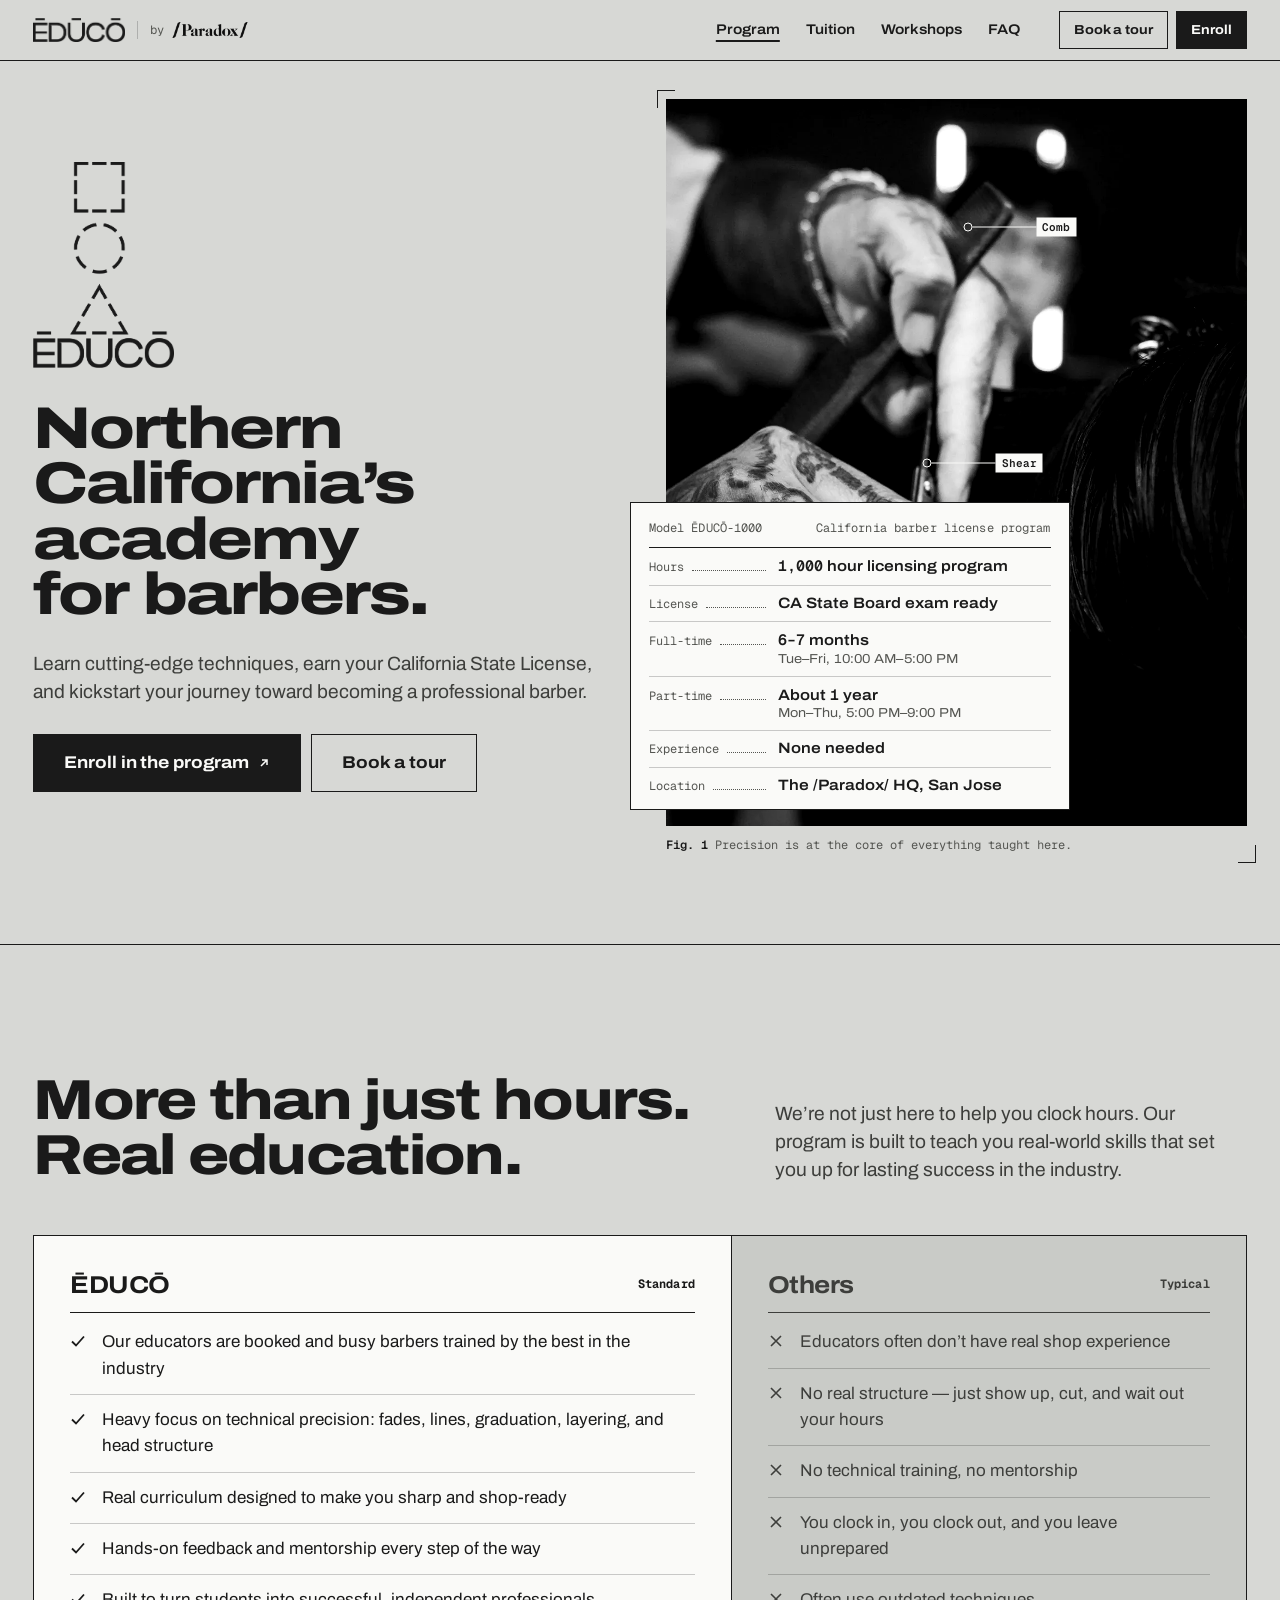
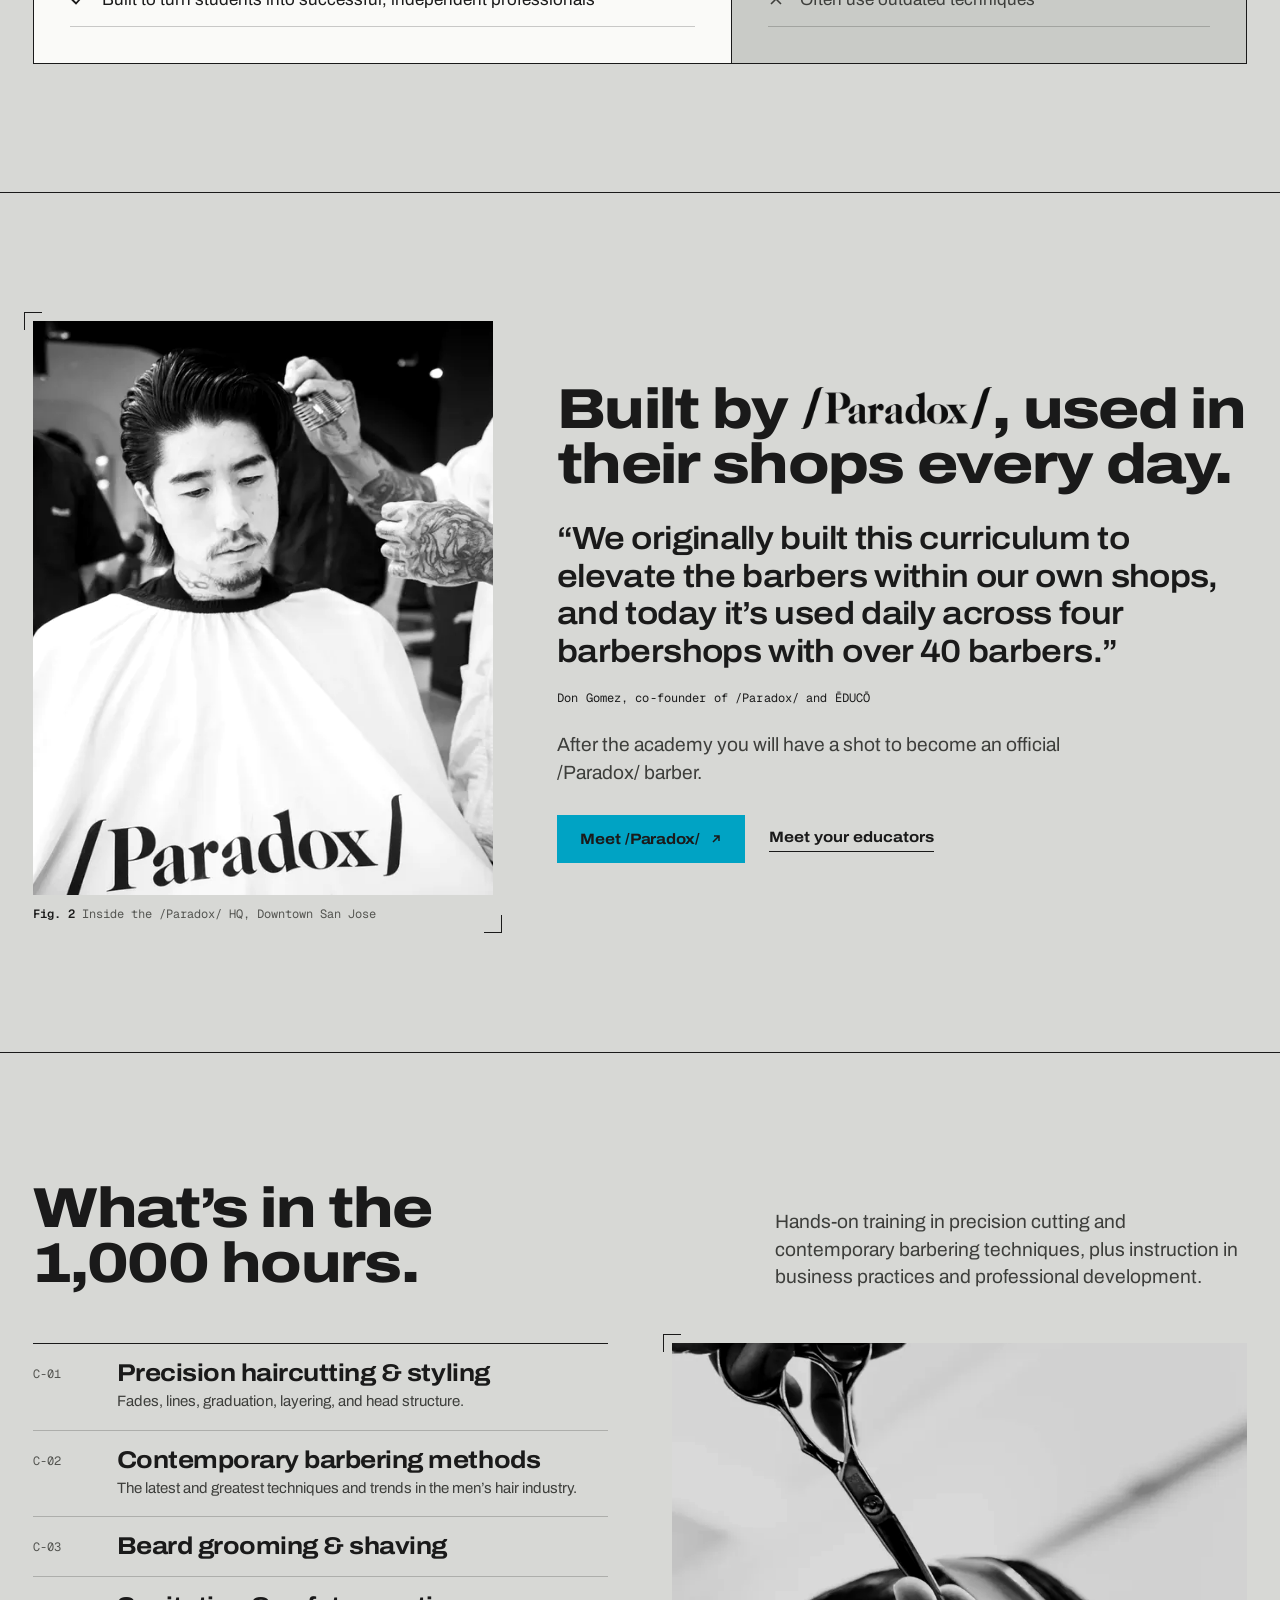
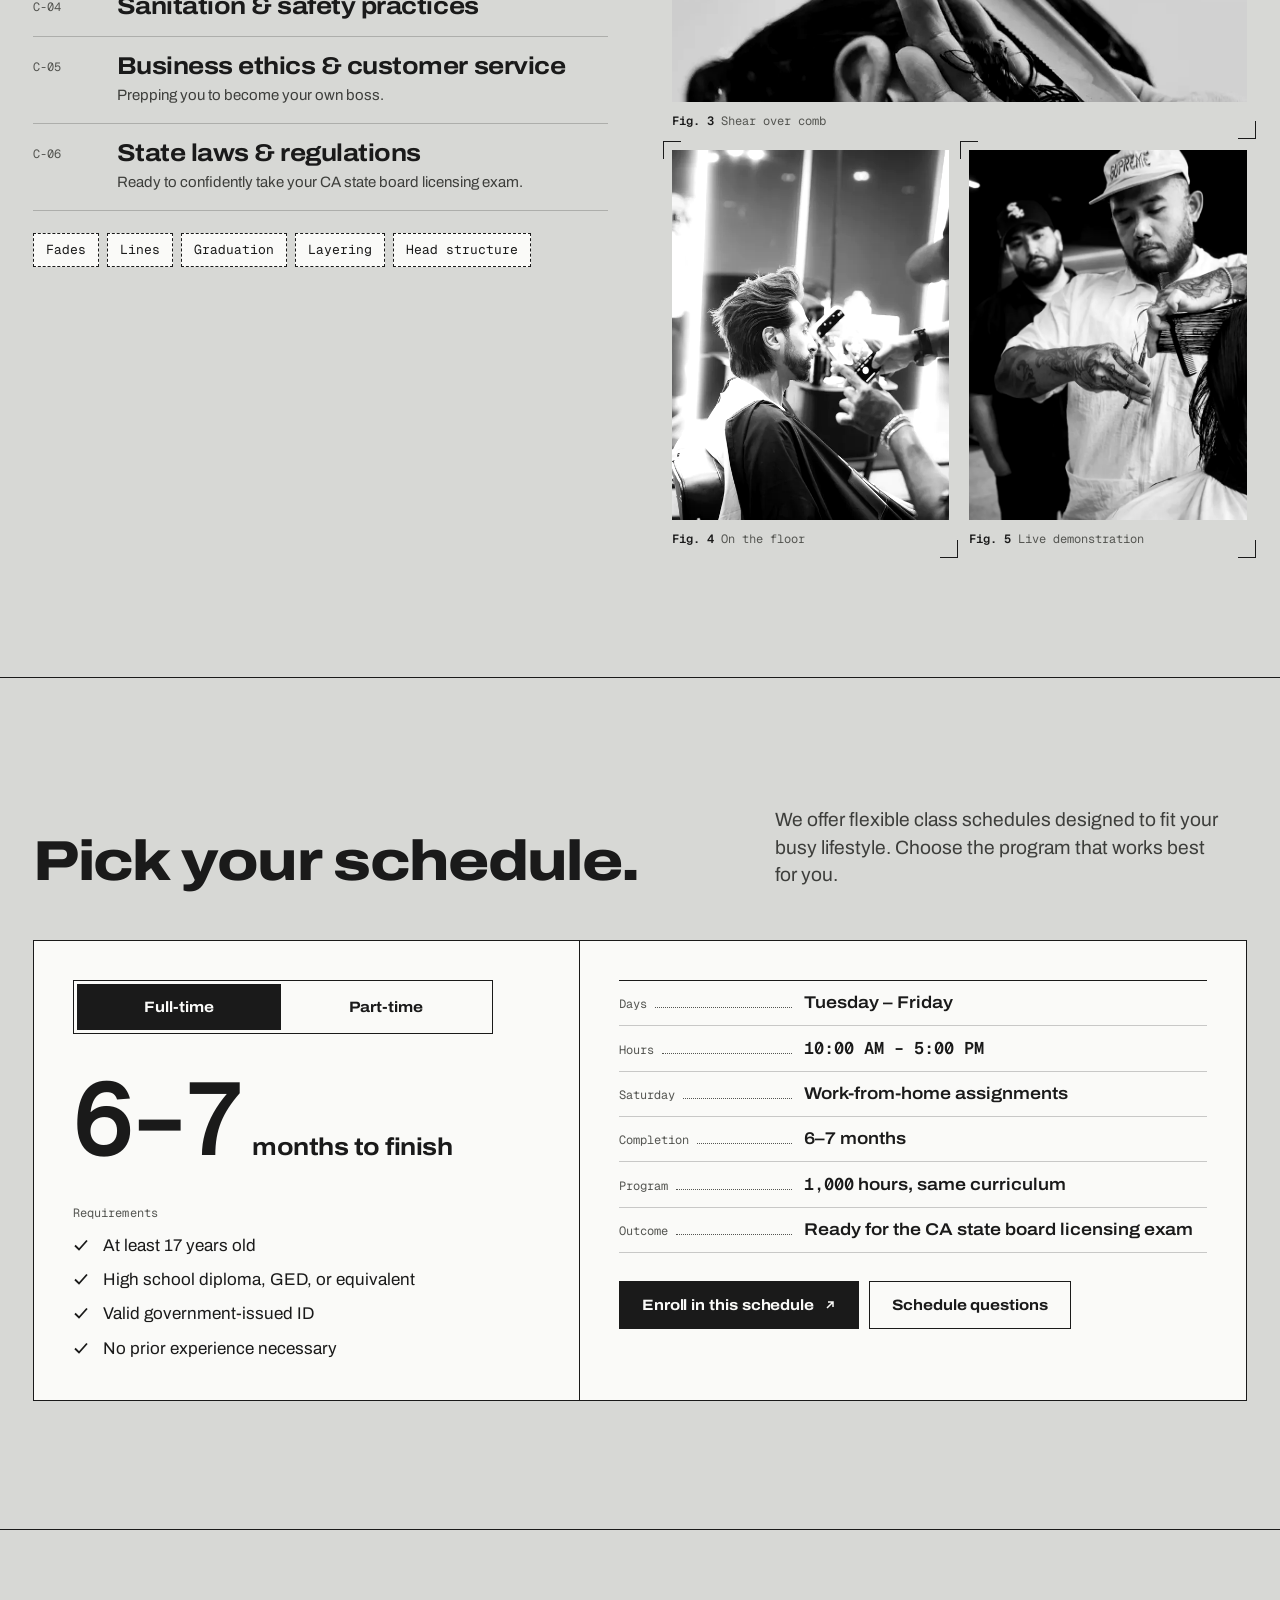
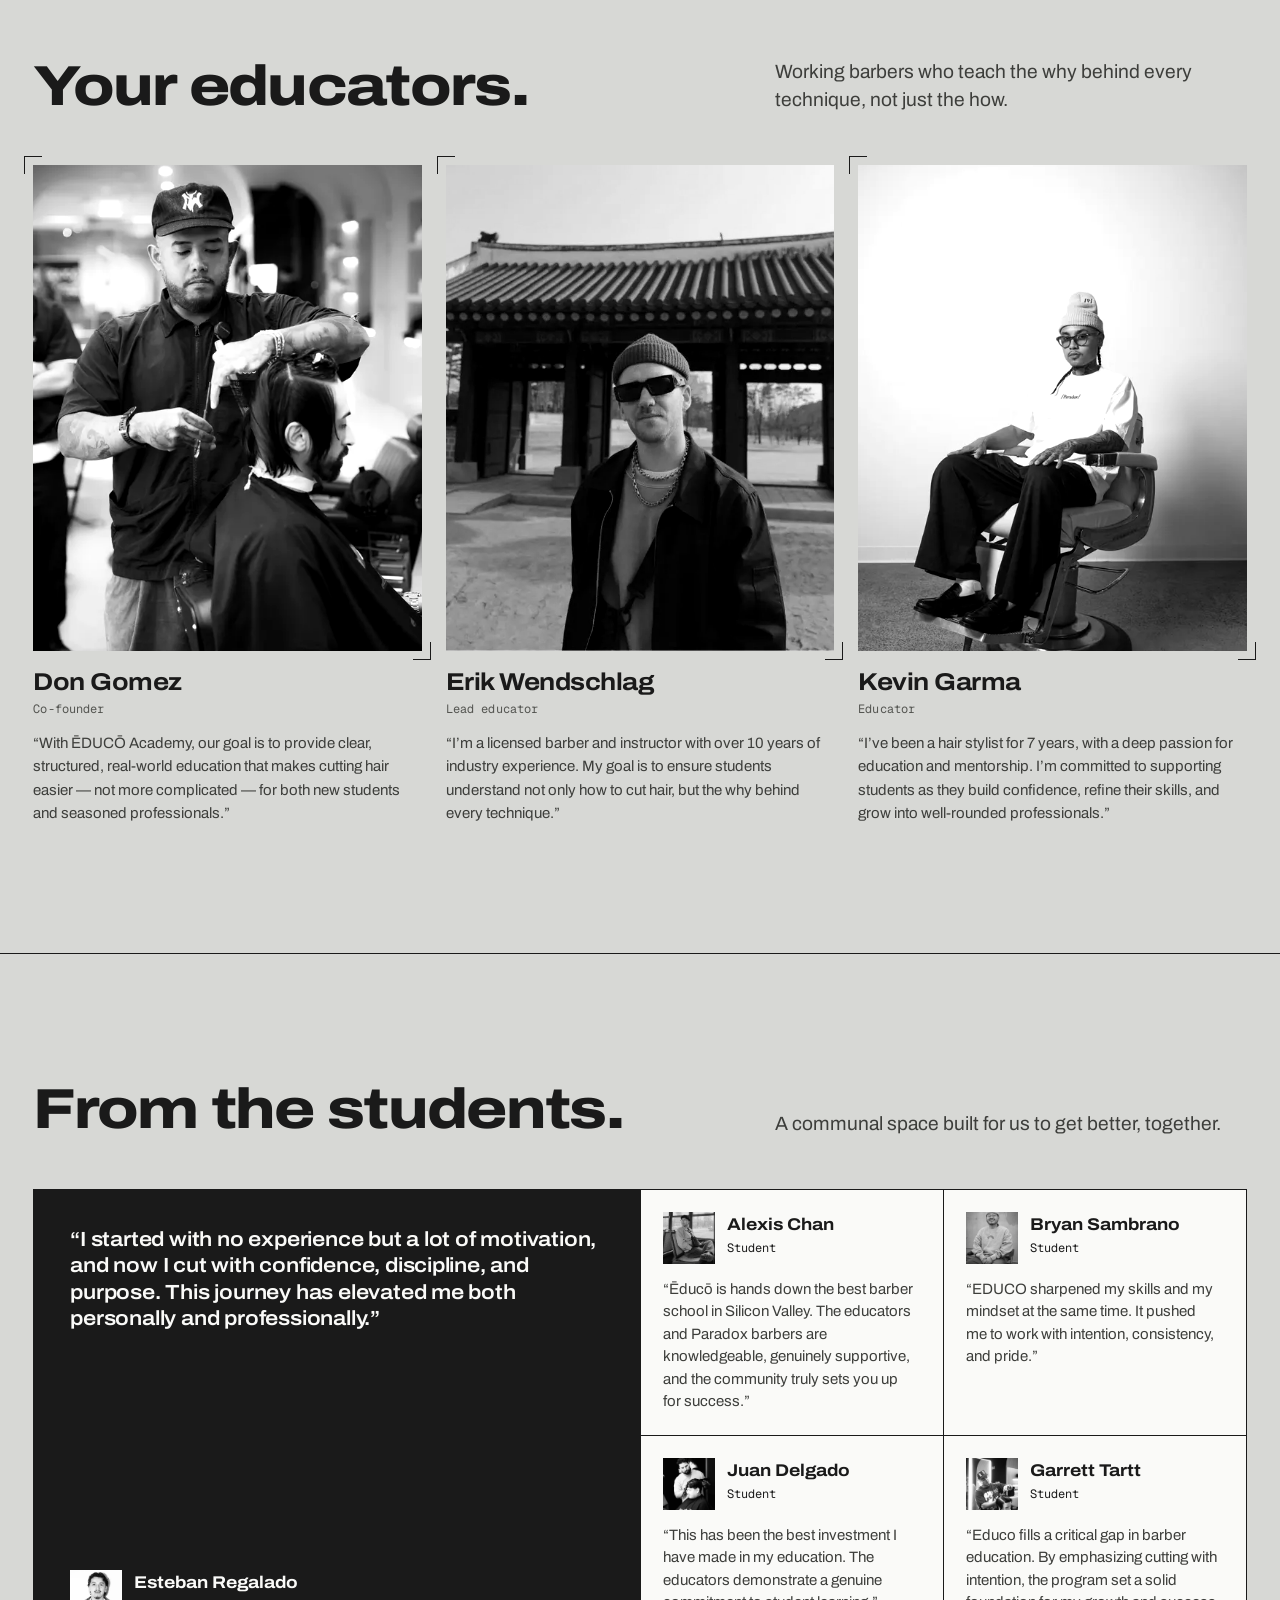
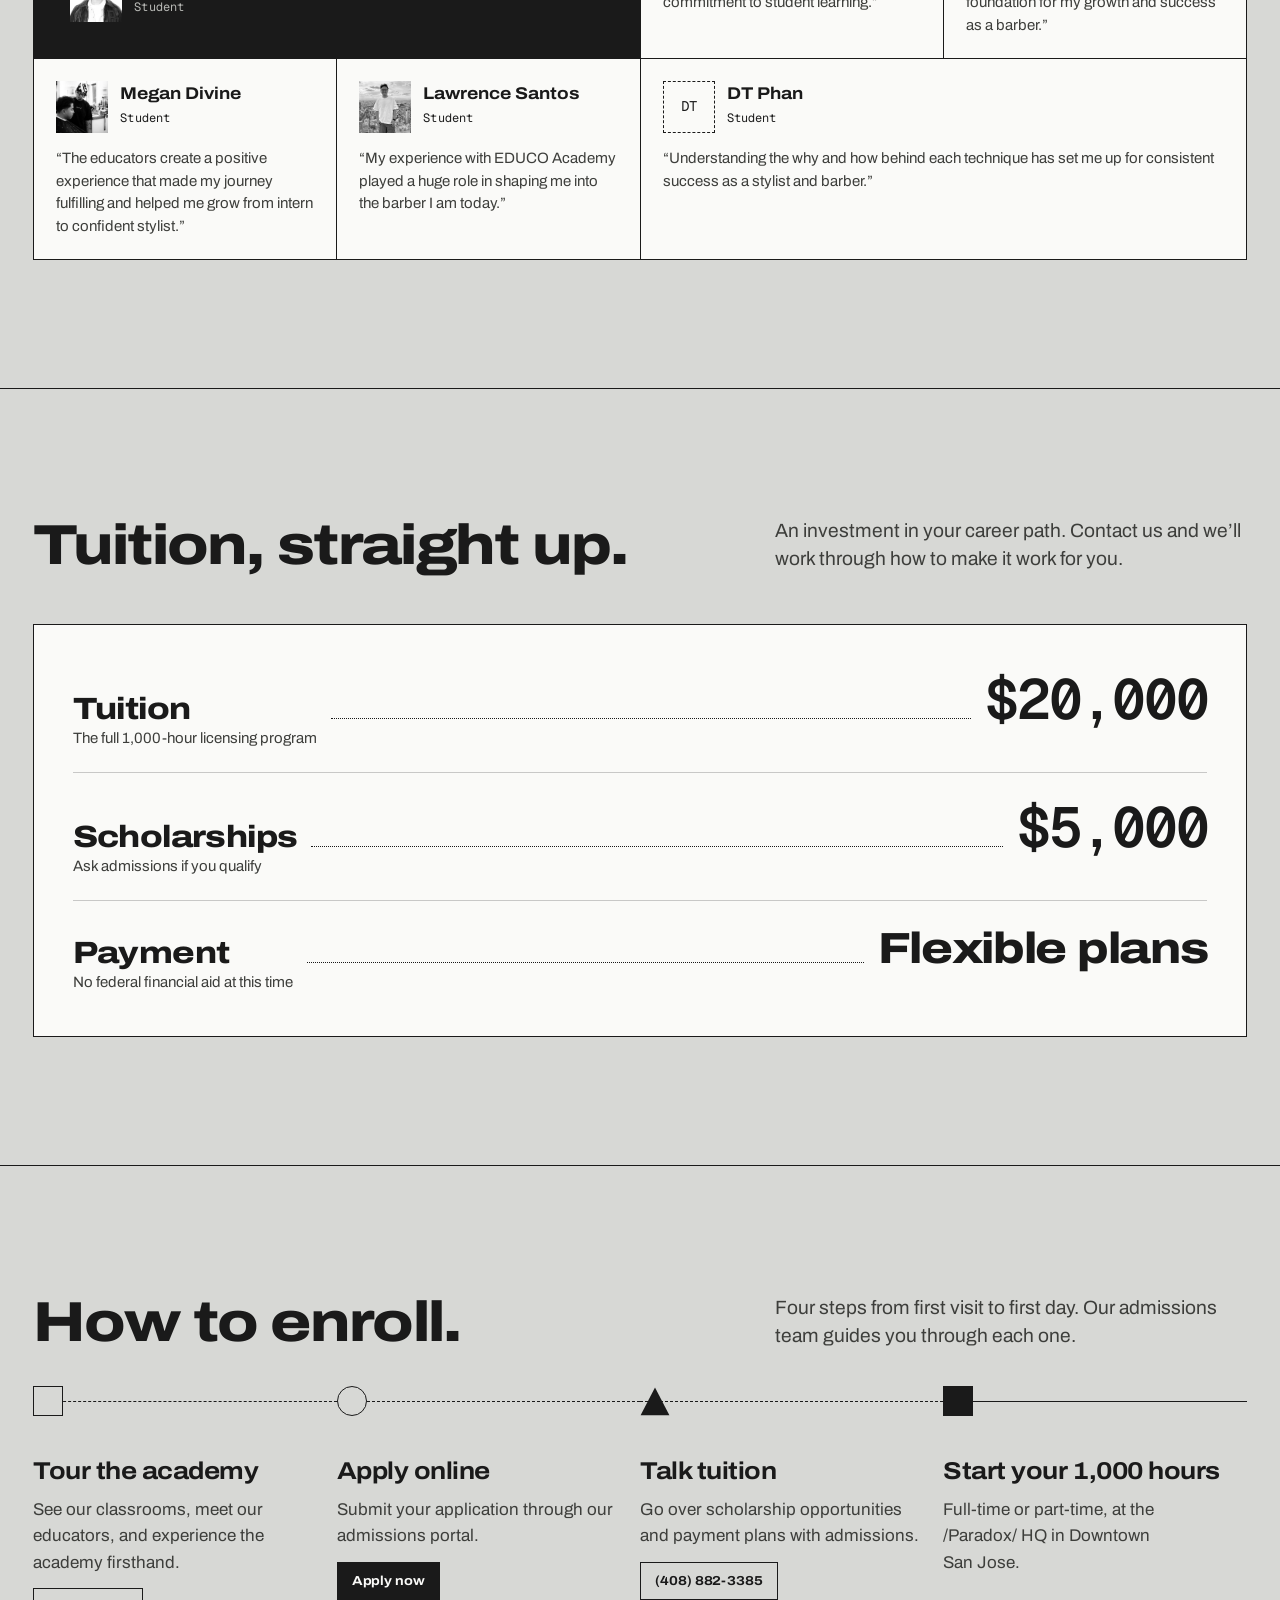
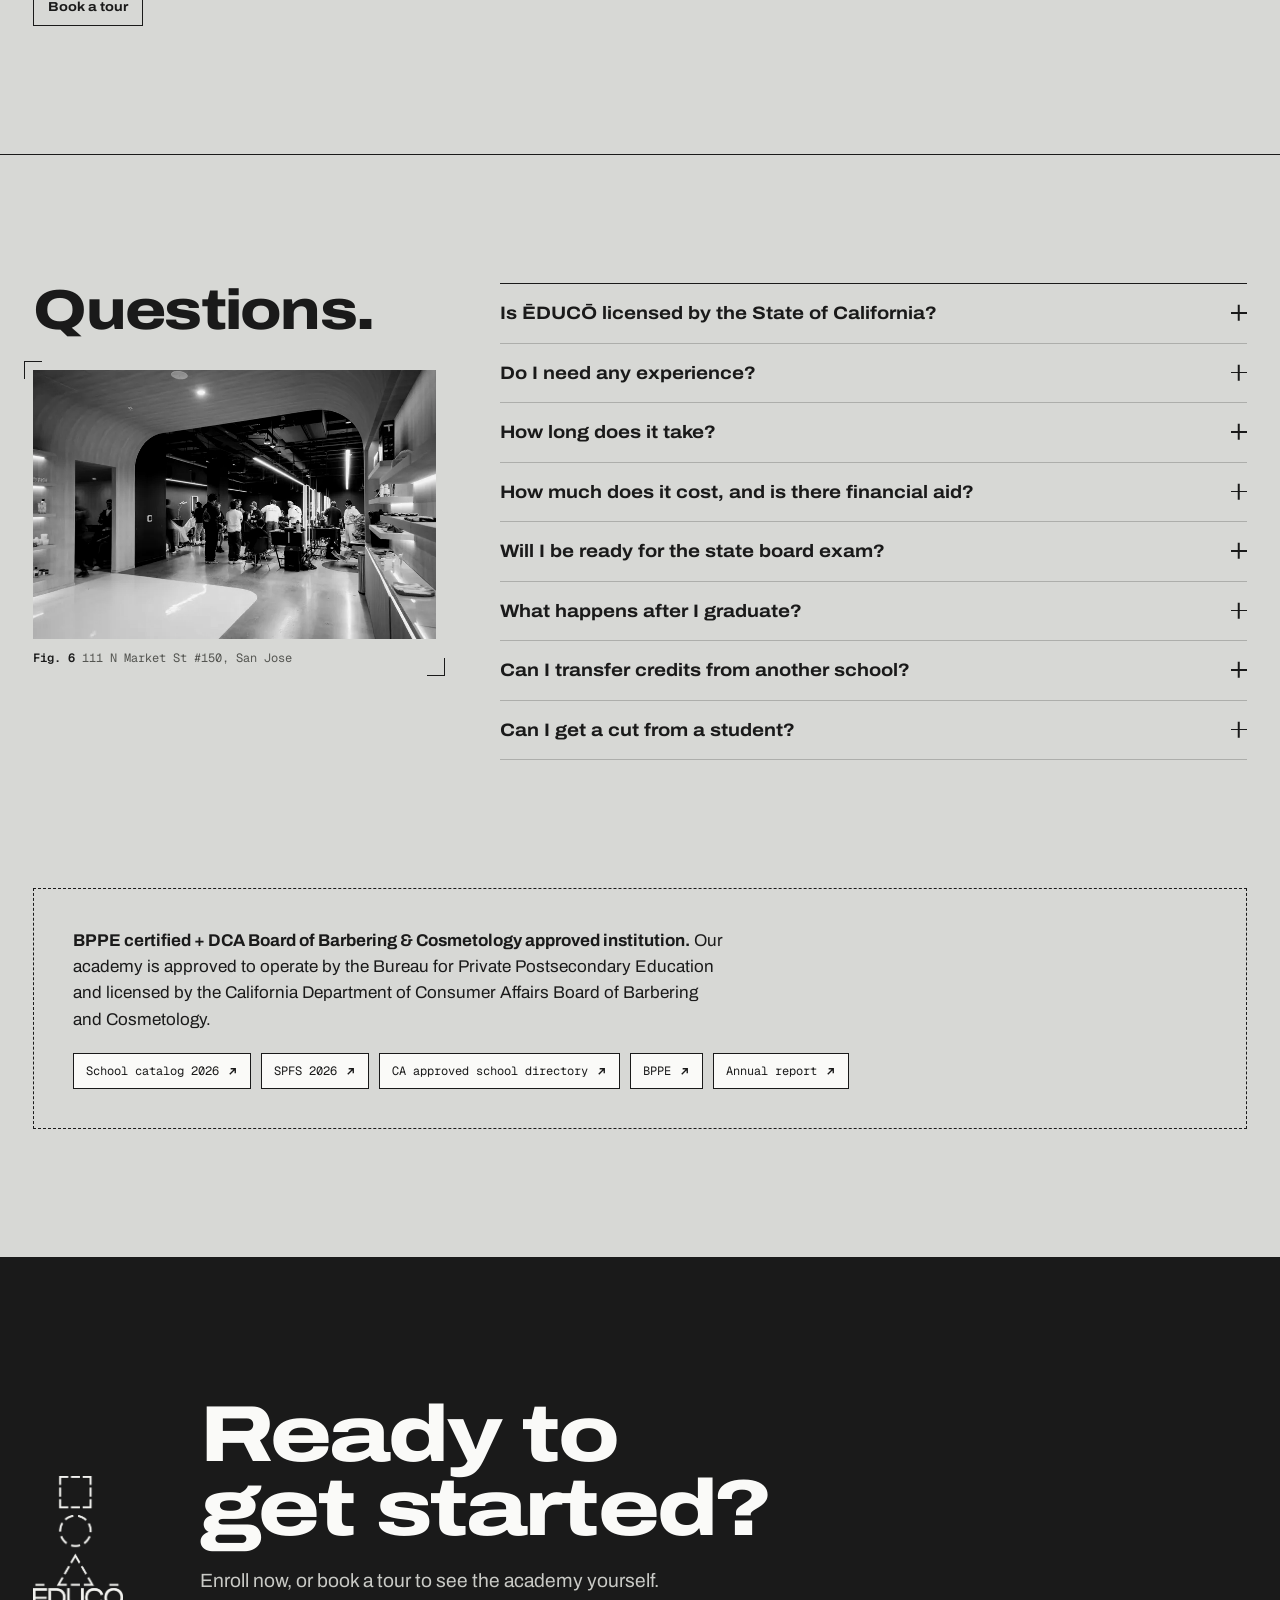
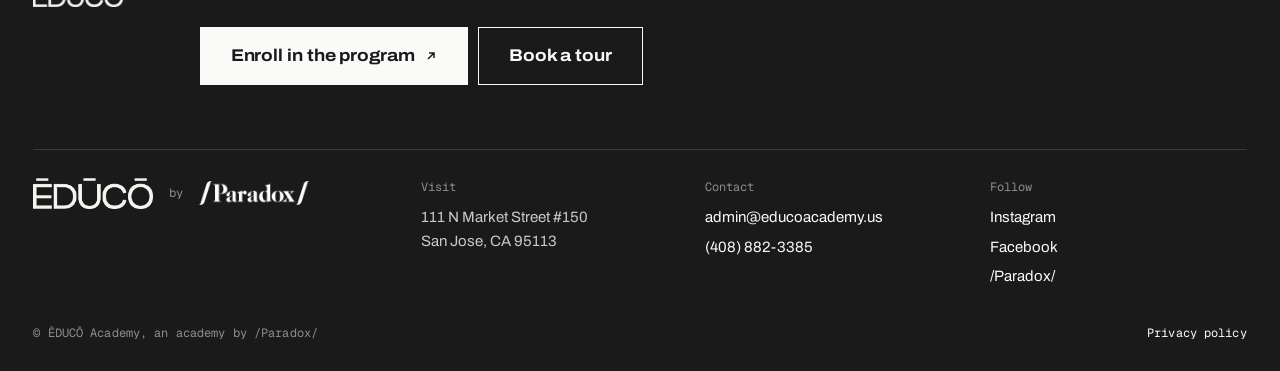
==== commit 04936961: "Remove Hand callout from the cover photo Co-Authored-By: Claude Opus 5.5 <noreply@anthropic.com>" ====
--- a/index.html
+++ b/index.html
@@ -45,7 +45,7 @@
     <li><a href="index.html#tuition">Tuition</a></li>
     <li><a href="workshops.html">Workshops</a></li>
     <li><a href="index.html#faq">FAQ</a></li>
-    <li><a href="https://www.prdx.us" target="_blank" rel="noopener" class="prdx">/Paradox/</a></li>
+    <li><a href="https://gigolajulian.github.io/prdx-juliangigola-redesign/" target="_blank" rel="noopener" class="prdx">/Paradox/</a></li>
   </ul>
   <div class="cta">
     <a class="btn" href="https://educoacademy.edlumina.com/register?student_module=admissions" target="_blank" rel="noopener">Enroll in the program</a>
@@ -74,7 +74,6 @@
         <span class="fig__frame"><img src="img/hands-1600.webp" srcset="img/hands-800.webp 800w, img/hands-1600.webp 1600w" sizes="(min-width: 960px) 55vw, 100vw" alt="Close-up of a barber's tattooed hands combing and cutting a section of hair." width="1067" height="1600" fetchpriority="high">
         <span class="callout" style="--x:52%;--y:17.5%" aria-hidden="true"><b>Comb</b></span>
         <span class="callout" style="--x:45%;--y:50%" aria-hidden="true"><b>Shear</b></span>
-        <span class="callout callout--l" style="--x:29%;--y:52%" aria-hidden="true"><b>Hand</b></span>
         </span>
         <div class="cover__plate">
           <p class="mono cover__plate-title"><span>Model ĒDUCŌ-1000</span><span>California barber license program</span></p>
@@ -137,7 +136,7 @@
         </blockquote>
         <p class="lede" style="margin-top:24px">After the academy you will have a shot to become an official /Paradox/ barber.</p>
         <div class="lineage__links">
-          <a class="btn btn--prdx" href="https://www.prdx.us" target="_blank" rel="noopener">Meet /Paradox/<svg viewBox="0 0 12 12" fill="none" stroke="currentColor" stroke-width="1.5" aria-hidden="true"><path d="M3 9l6-6M4 3h5v5"/></svg></a>
+          <a class="btn btn--prdx" href="https://gigolajulian.github.io/prdx-juliangigola-redesign/" target="_blank" rel="noopener">Meet /Paradox/<svg viewBox="0 0 12 12" fill="none" stroke="currentColor" stroke-width="1.5" aria-hidden="true"><path d="M3 9l6-6M4 3h5v5"/></svg></a>
           <a class="link" href="#educators">Meet your educators</a>
         </div>
       </div>
@@ -363,7 +362,7 @@
       <div class="foot__lock">
         <img src="img/wordmark-paper.png" alt="ĒDUCŌ" width="1500" height="420" loading="lazy">
         <span class="x">by</span>
-        <a class="p" href="https://www.prdx.us" target="_blank" rel="noopener"><img src="img/prdx-paper.png" alt="/Paradox/" width="1984" height="432" loading="lazy"></a>
+        <a class="p" href="https://gigolajulian.github.io/prdx-juliangigola-redesign/" target="_blank" rel="noopener"><img src="img/prdx-paper.png" alt="/Paradox/" width="1984" height="432" loading="lazy"></a>
       </div>
       <div>
         <h2>Visit</h2>
@@ -381,7 +380,7 @@
         <ul>
           <li><a href="https://www.instagram.com/educo.academy" target="_blank" rel="noopener">Instagram</a></li>
           <li><a href="https://www.facebook.com/people/Educo-Academy/61577444746271/" target="_blank" rel="noopener">Facebook</a></li>
-          <li><a href="https://www.prdx.us" target="_blank" rel="noopener">/Paradox/</a></li>
+          <li><a href="https://gigolajulian.github.io/prdx-juliangigola-redesign/" target="_blank" rel="noopener">/Paradox/</a></li>
         </ul>
       </div>
     </div>
--- a/edu.css
+++ b/edu.css
@@ -165,7 +165,6 @@
 .callout::before { content: ""; order: -2; width: 9px; height: 9px; border: 1.5px solid var(--sheet); border-radius: 50%; flex: none; }
 .callout::after { content: ""; order: -1; width: clamp(28px, 5vw, 64px); border-top: 1px solid var(--sheet); }
 .callout b { font: 600 0.6875rem/1 var(--mono); color: var(--ink); background: var(--sheet); padding: 4px 6px; }
-.callout--l { flex-direction: row-reverse; transform: translate(calc(-100% + 4.5px), -50%); }
 
 .cover__photo img { object-position: 50% 35%; }
 .cover__plate { background: var(--sheet); border: 1px solid var(--ink); padding: 16px 18px 6px; margin-top: 16px; }
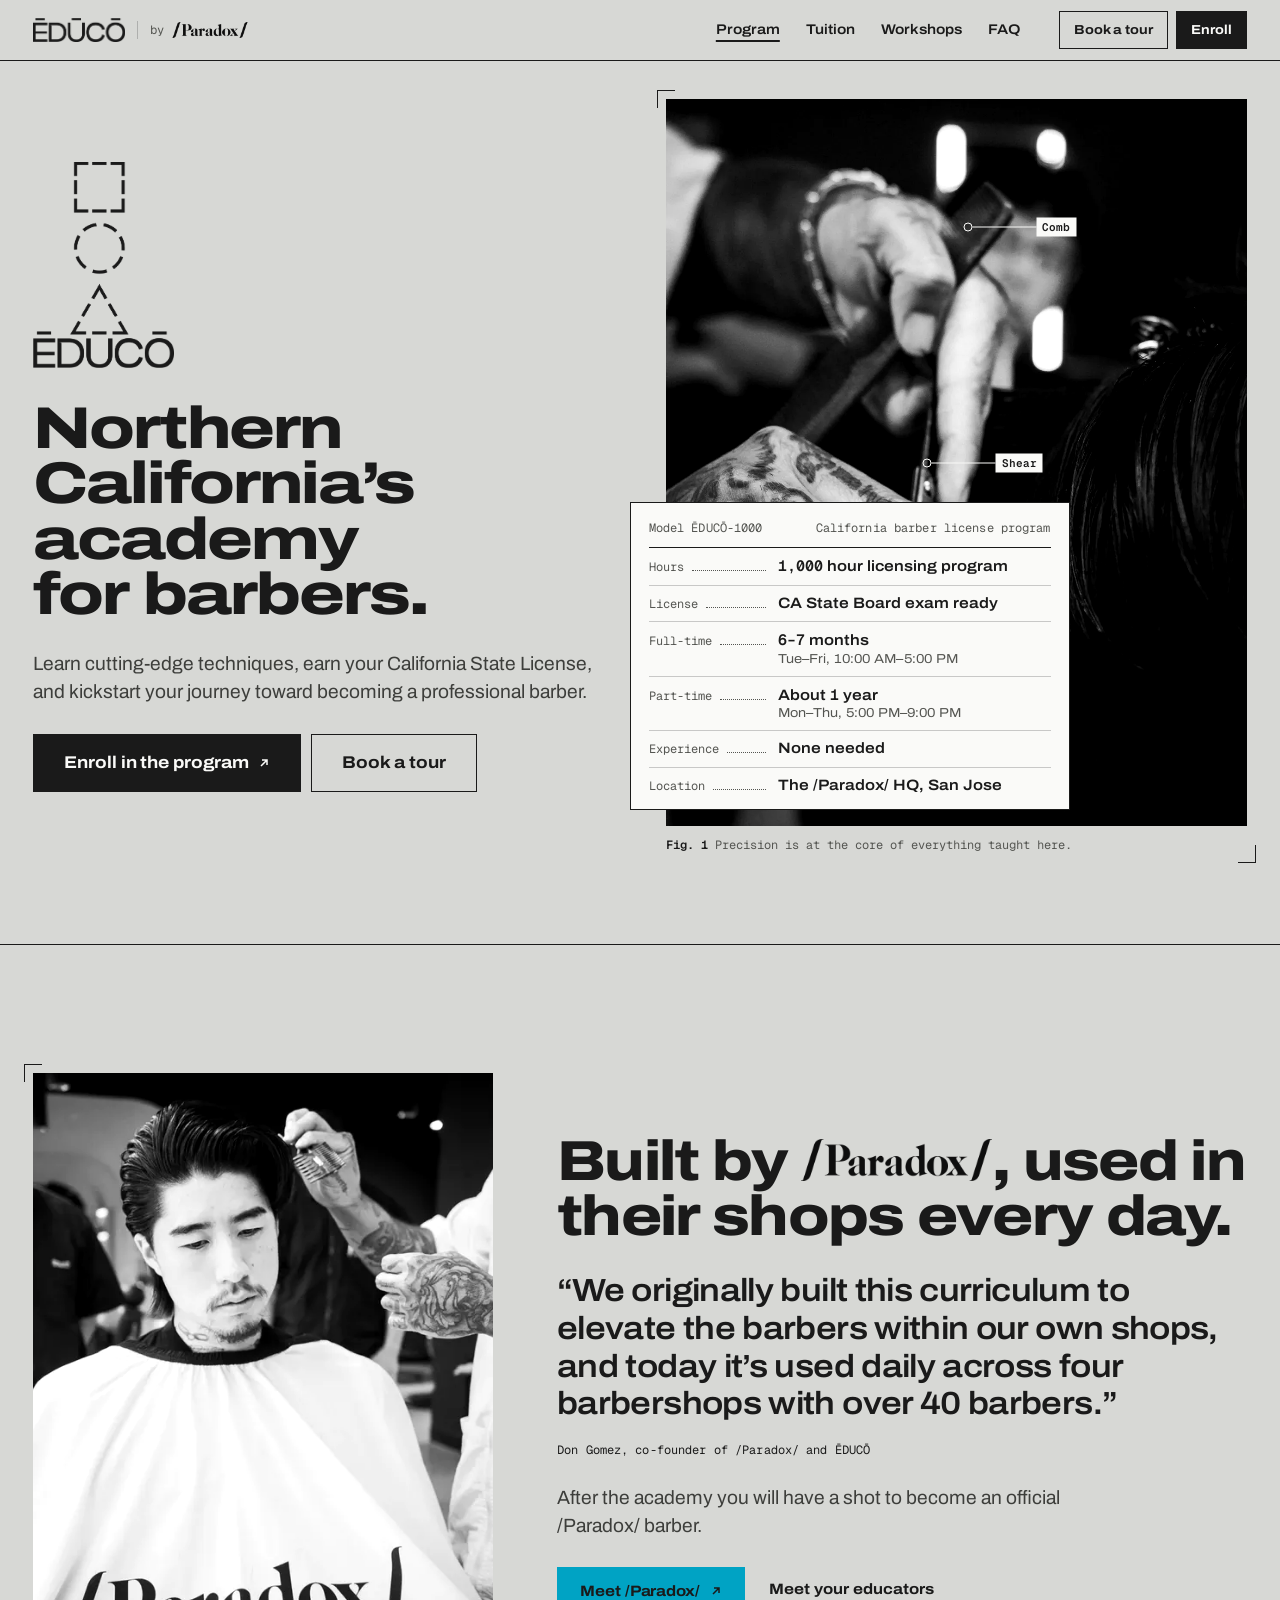
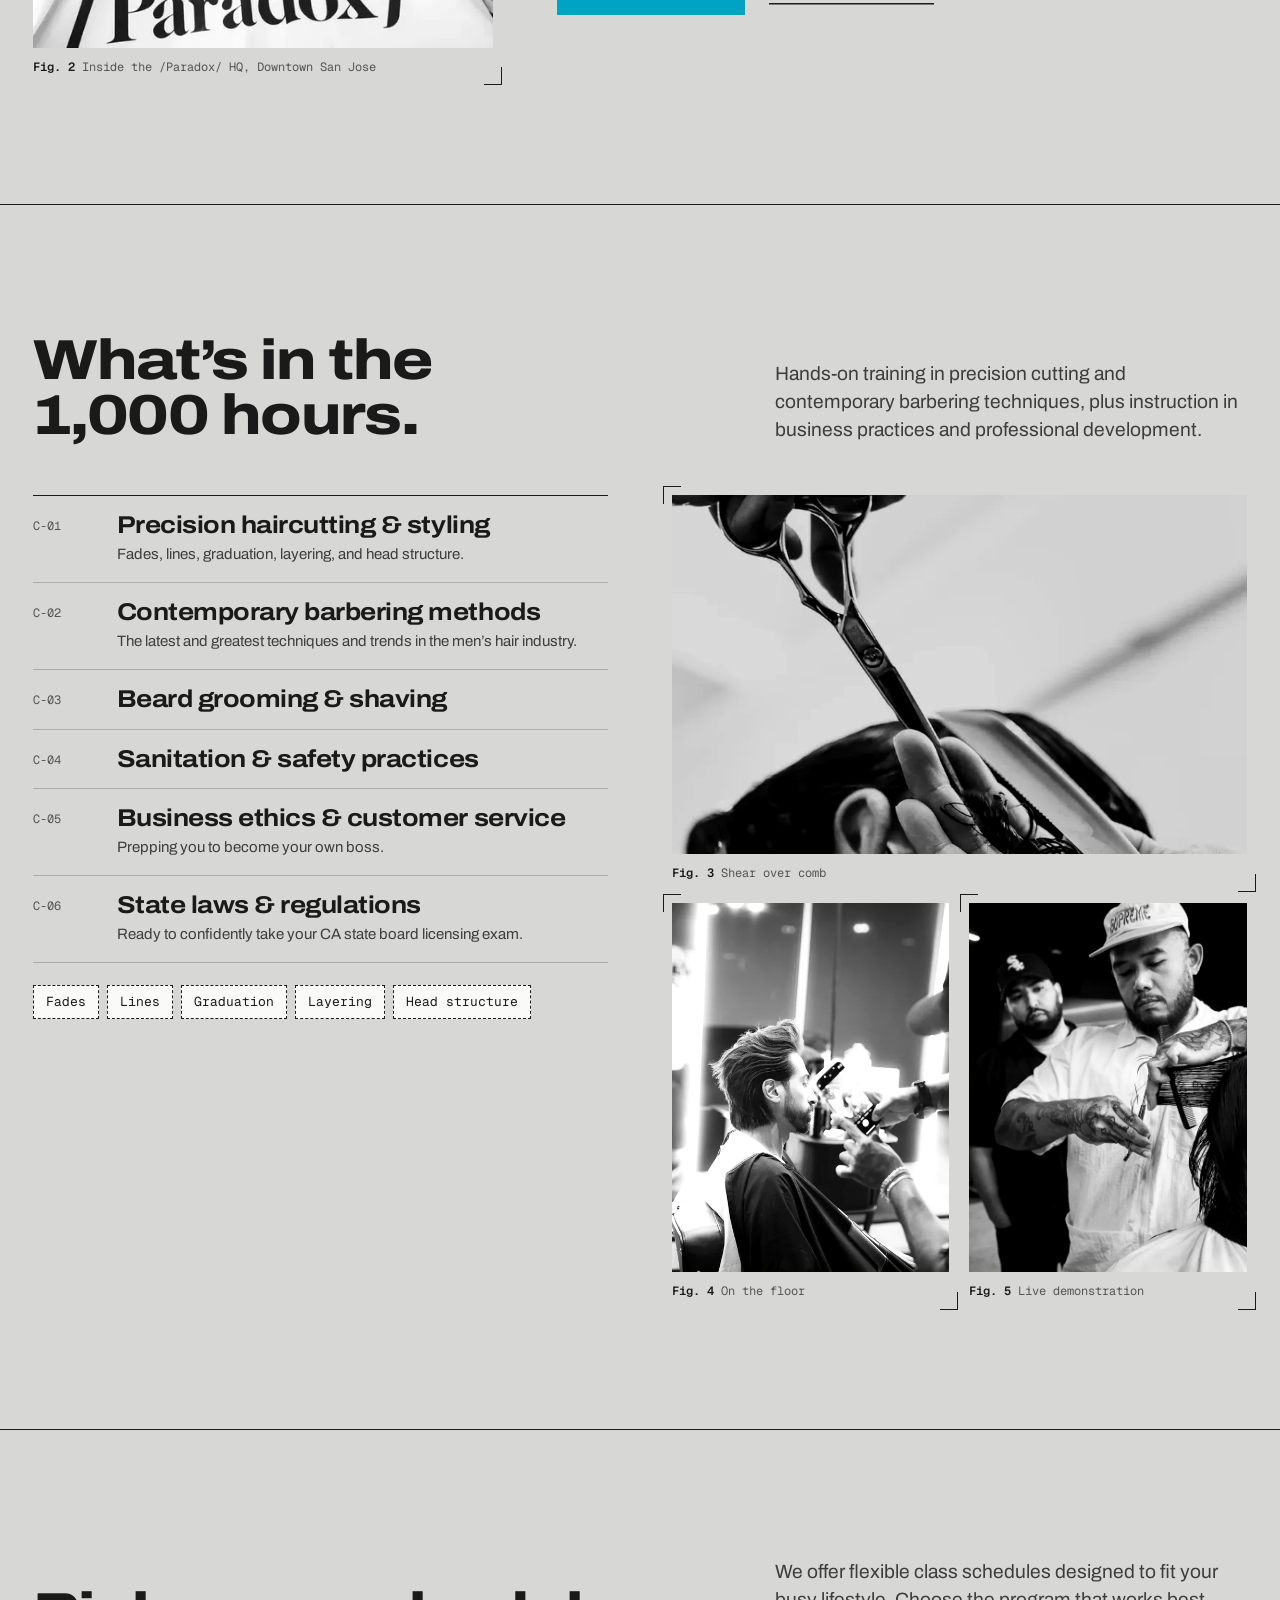
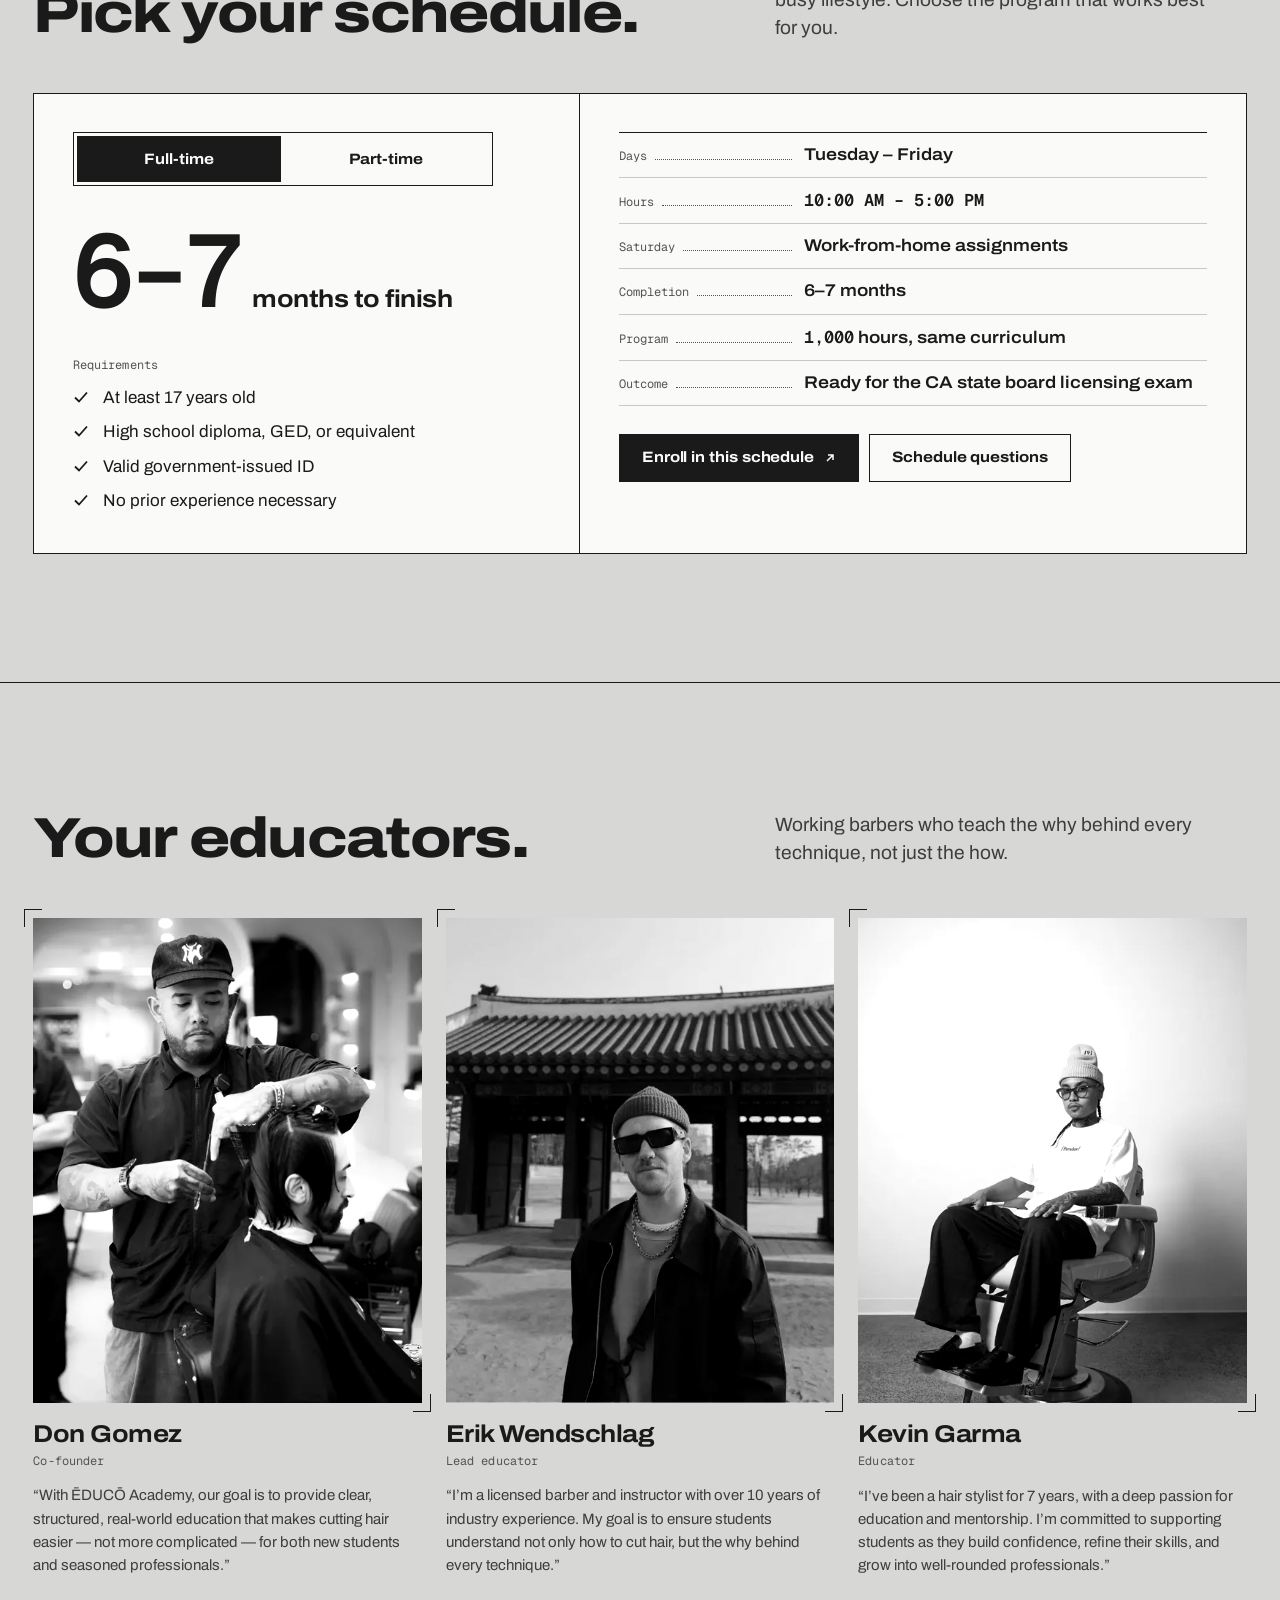
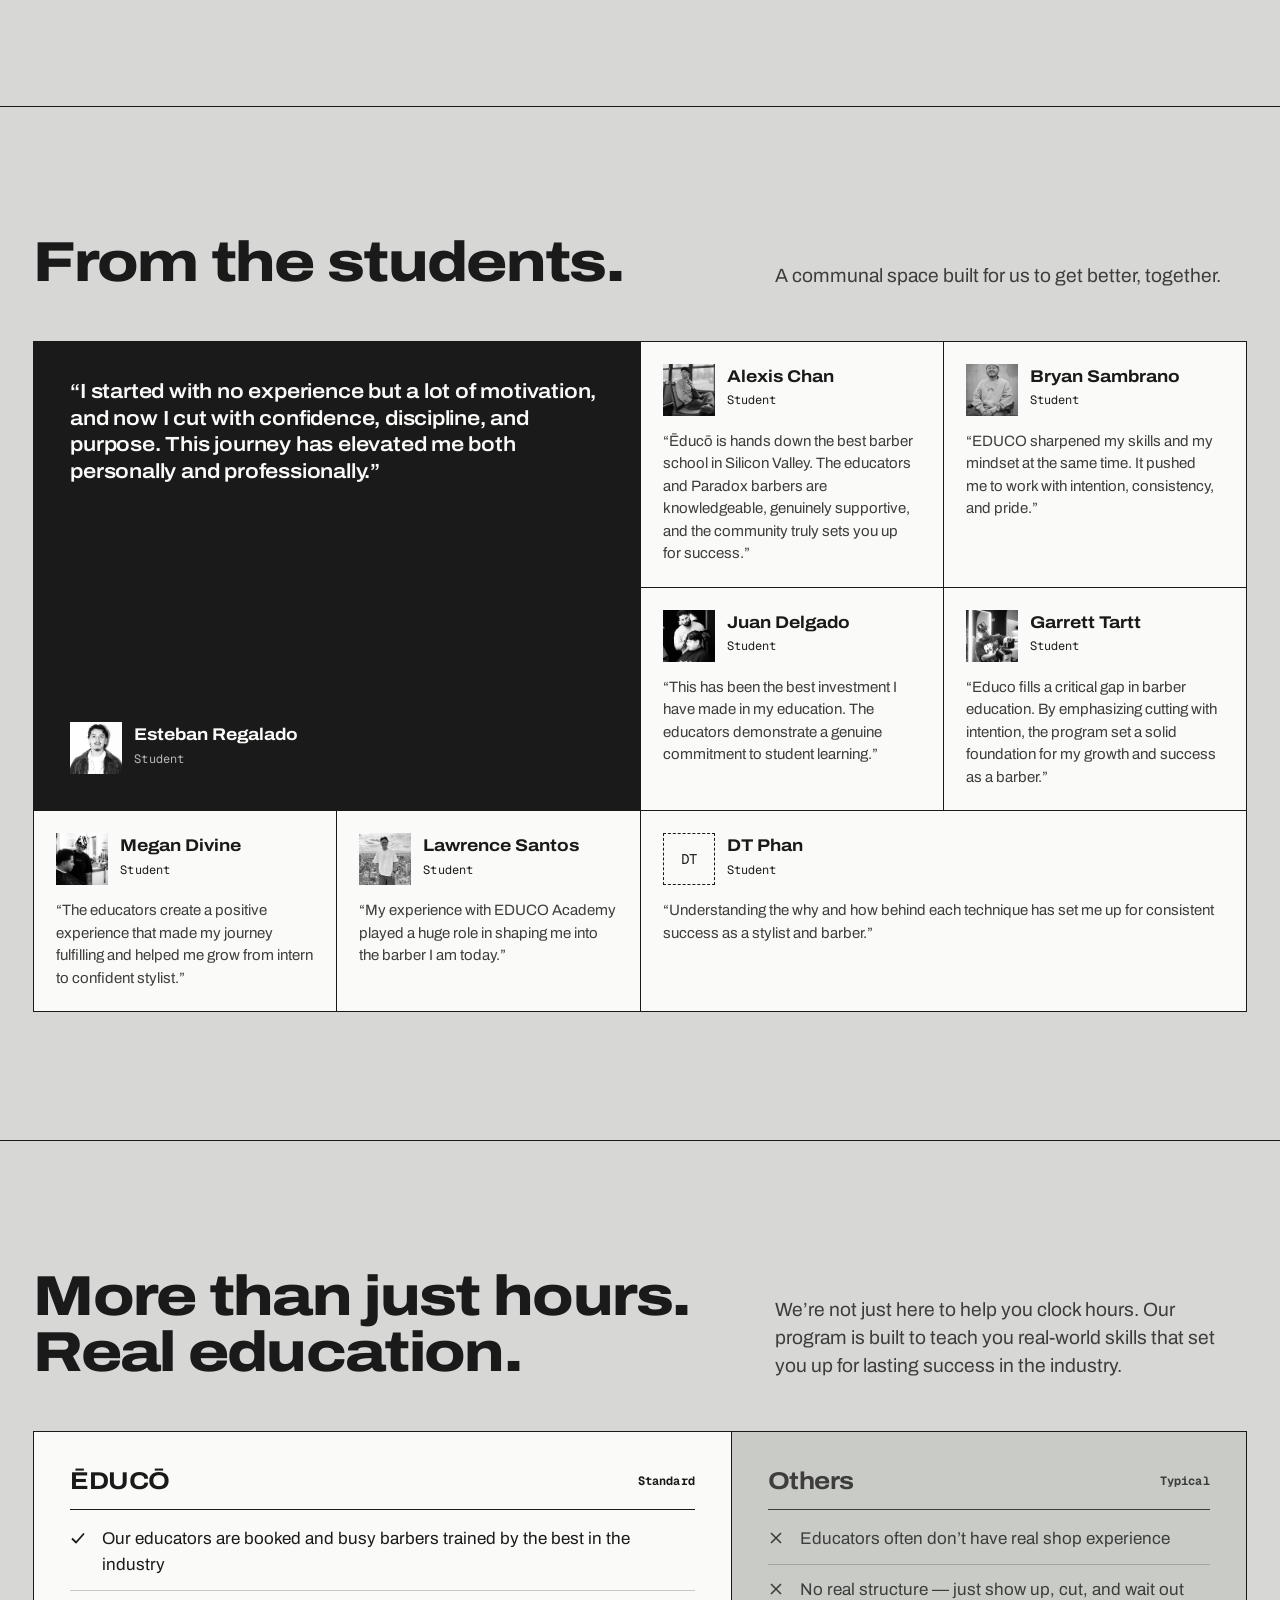
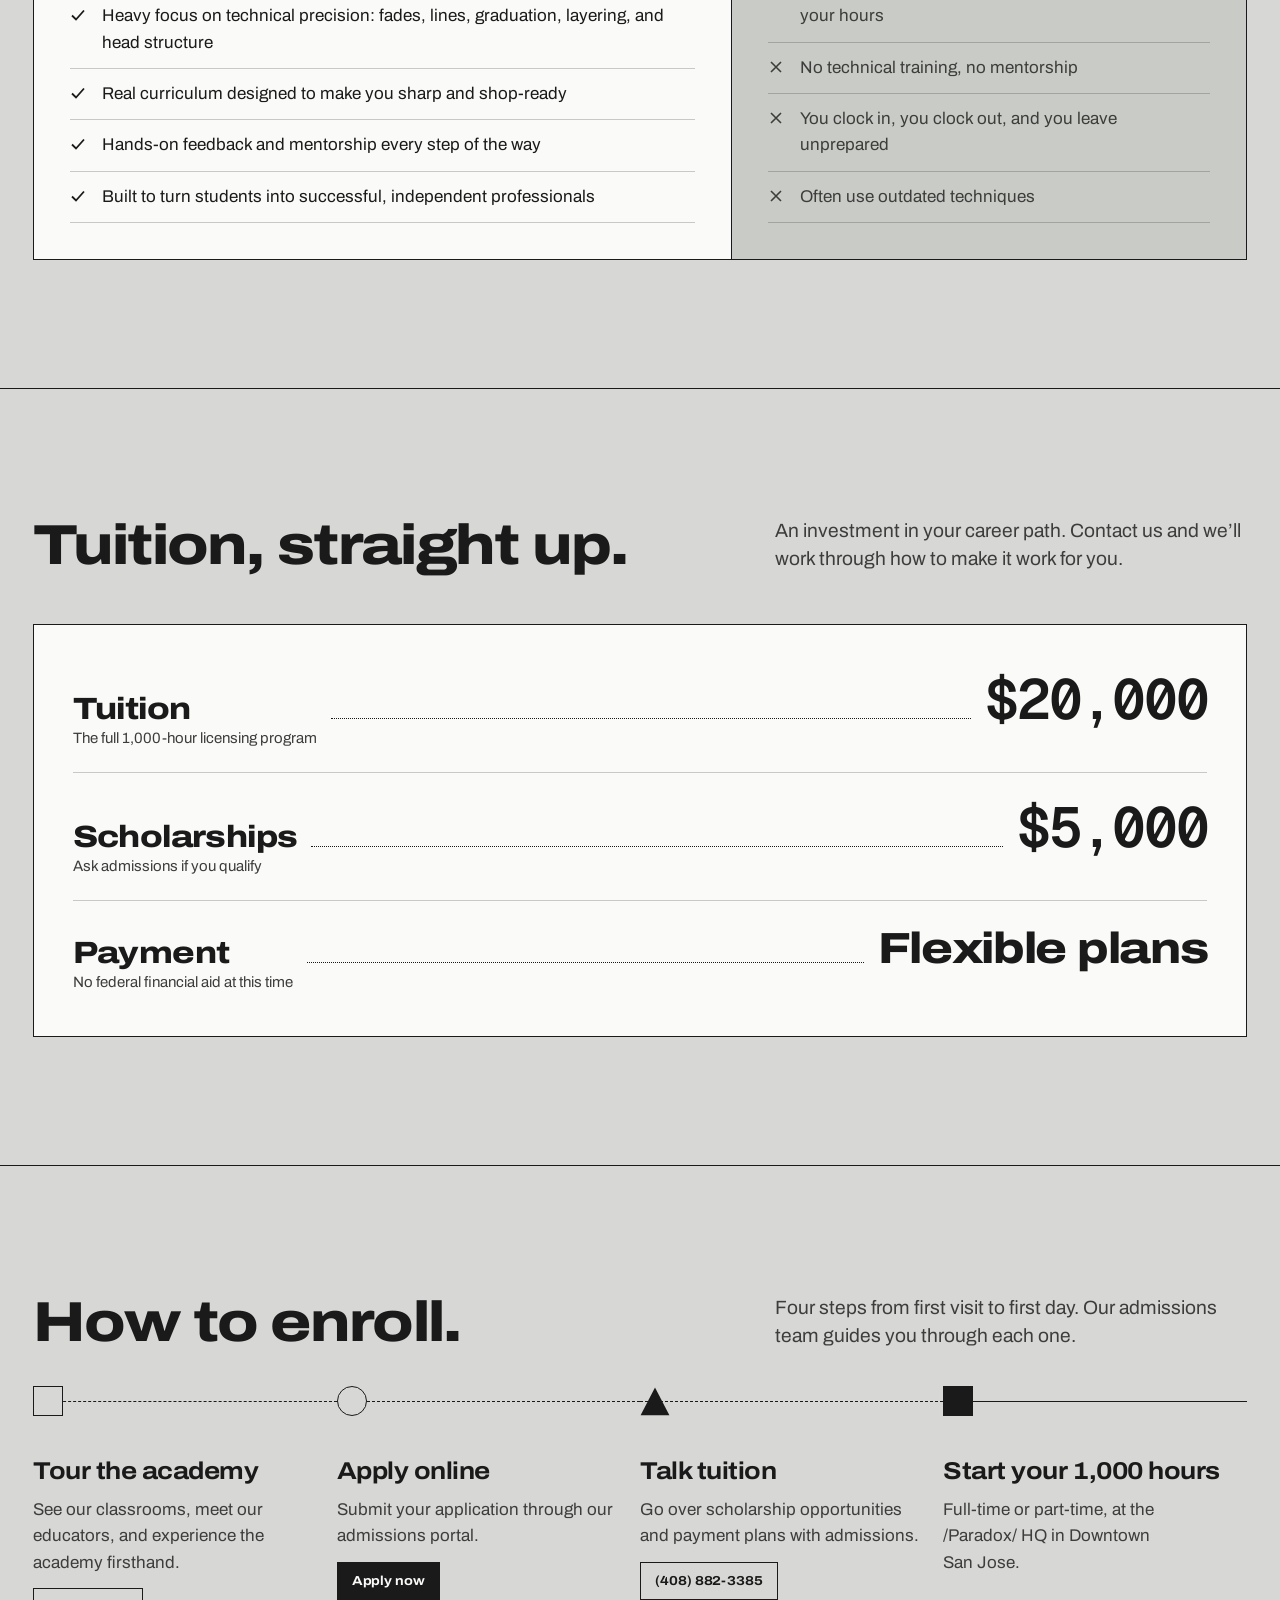
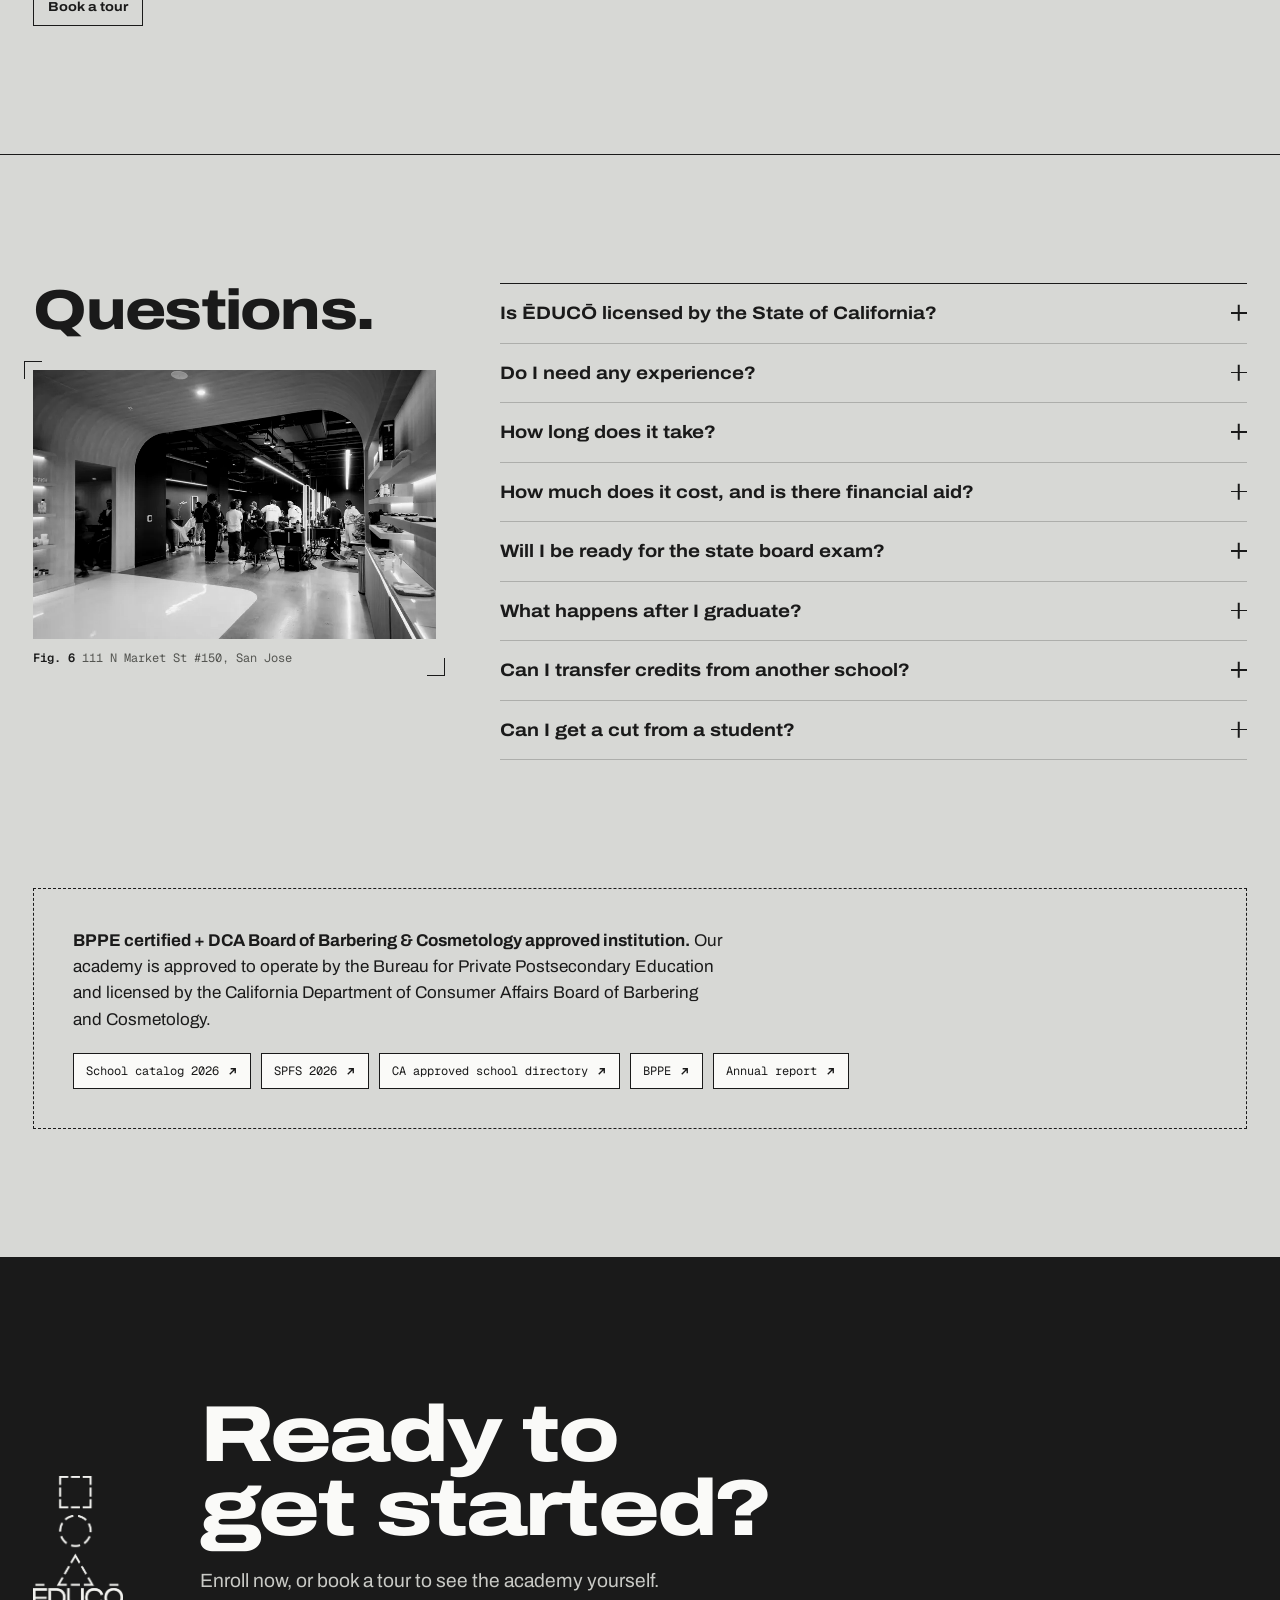
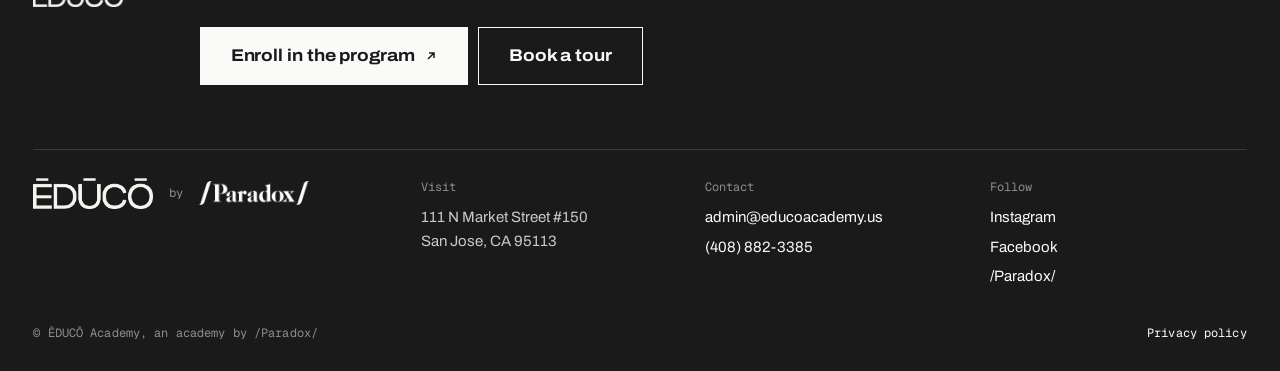
==== commit 06a267f9: "Move the ĒDUCŌ vs. others comparison to just before tuition Co-Authored-By: Claude Opus 5.5 <noreply" ====
--- a/index.html
+++ b/index.html
@@ -88,36 +88,6 @@
         </div>
         <figcaption><span><b>Fig. 1</b> Precision is at the core of everything taught here.</span></figcaption>
       </figure>
-    </div>
-  </section>
-
-  <!-- Why -->
-  <section class="sec wrap" aria-labelledby="why-title">
-    <div class="sec__head">
-      <h2 class="h-l" id="why-title">More than just hours. Real education.</h2>
-      <p class="lede">We’re not just here to help you clock hours. Our program is built to teach you real-world skills that set you up for lasting success in the industry.</p>
-    </div>
-    <div class="compare">
-      <div class="compare__col">
-        <h3 class="h-m">ĒDUCŌ <span class="mono">Standard</span></h3>
-        <ul>
-          <li><svg viewBox="0 0 16 16" fill="none" stroke="currentColor" stroke-width="1.8" aria-hidden="true"><path d="M2 8.5l4 4 8-9"/></svg>Our educators are booked and busy barbers trained by the best in the industry</li>
-          <li><svg viewBox="0 0 16 16" fill="none" stroke="currentColor" stroke-width="1.8" aria-hidden="true"><path d="M2 8.5l4 4 8-9"/></svg>Heavy focus on technical precision: fades, lines, graduation, layering, and head structure</li>
-          <li><svg viewBox="0 0 16 16" fill="none" stroke="currentColor" stroke-width="1.8" aria-hidden="true"><path d="M2 8.5l4 4 8-9"/></svg>Real curriculum designed to make you sharp and shop-ready</li>
-          <li><svg viewBox="0 0 16 16" fill="none" stroke="currentColor" stroke-width="1.8" aria-hidden="true"><path d="M2 8.5l4 4 8-9"/></svg>Hands-on feedback and mentorship every step of the way</li>
-          <li><svg viewBox="0 0 16 16" fill="none" stroke="currentColor" stroke-width="1.8" aria-hidden="true"><path d="M2 8.5l4 4 8-9"/></svg>Built to turn students into successful, independent professionals</li>
-        </ul>
-      </div>
-      <div class="compare__col compare__col--them">
-        <h3 class="h-m">Others <span class="mono">Typical</span></h3>
-        <ul>
-          <li><svg viewBox="0 0 16 16" fill="none" stroke="currentColor" stroke-width="1.6" aria-hidden="true"><path d="M3 3l10 10M13 3L3 13"/></svg>Educators often don’t have real shop experience</li>
-          <li><svg viewBox="0 0 16 16" fill="none" stroke="currentColor" stroke-width="1.6" aria-hidden="true"><path d="M3 3l10 10M13 3L3 13"/></svg>No real structure — just show up, cut, and wait out your hours</li>
-          <li><svg viewBox="0 0 16 16" fill="none" stroke="currentColor" stroke-width="1.6" aria-hidden="true"><path d="M3 3l10 10M13 3L3 13"/></svg>No technical training, no mentorship</li>
-          <li><svg viewBox="0 0 16 16" fill="none" stroke="currentColor" stroke-width="1.6" aria-hidden="true"><path d="M3 3l10 10M13 3L3 13"/></svg>You clock in, you clock out, and you leave unprepared</li>
-          <li><svg viewBox="0 0 16 16" fill="none" stroke="currentColor" stroke-width="1.6" aria-hidden="true"><path d="M3 3l10 10M13 3L3 13"/></svg>Often use outdated techniques</li>
-        </ul>
-      </div>
     </div>
   </section>
 
@@ -258,6 +228,36 @@
       <article class="report"><div class="report__who"><img src="img/megan-800.webp" alt="" loading="lazy" width="551" height="800"><div><b>Megan Divine</b><span class="mono">Student</span></div></div><p>“The educators create a positive experience that made my journey fulfilling and helped me grow from intern to confident stylist.”</p></article>
       <article class="report"><div class="report__who"><img src="img/lawrence-800.webp" alt="" loading="lazy" width="600" height="800"><div><b>Lawrence Santos</b><span class="mono">Student</span></div></div><p>“My experience with EDUCO Academy played a huge role in shaping me into the barber I am today.”</p></article>
       <article class="report"><div class="report__who"><span class="init" aria-hidden="true">DT</span><div><b>DT Phan</b><span class="mono">Student</span></div></div><p>“Understanding the why and how behind each technique has set me up for consistent success as a stylist and barber.”</p></article>
+    </div>
+  </section>
+
+  <!-- Why -->
+  <section class="sec wrap" aria-labelledby="why-title">
+    <div class="sec__head">
+      <h2 class="h-l" id="why-title">More than just hours. Real education.</h2>
+      <p class="lede">We’re not just here to help you clock hours. Our program is built to teach you real-world skills that set you up for lasting success in the industry.</p>
+    </div>
+    <div class="compare">
+      <div class="compare__col">
+        <h3 class="h-m">ĒDUCŌ <span class="mono">Standard</span></h3>
+        <ul>
+          <li><svg viewBox="0 0 16 16" fill="none" stroke="currentColor" stroke-width="1.8" aria-hidden="true"><path d="M2 8.5l4 4 8-9"/></svg>Our educators are booked and busy barbers trained by the best in the industry</li>
+          <li><svg viewBox="0 0 16 16" fill="none" stroke="currentColor" stroke-width="1.8" aria-hidden="true"><path d="M2 8.5l4 4 8-9"/></svg>Heavy focus on technical precision: fades, lines, graduation, layering, and head structure</li>
+          <li><svg viewBox="0 0 16 16" fill="none" stroke="currentColor" stroke-width="1.8" aria-hidden="true"><path d="M2 8.5l4 4 8-9"/></svg>Real curriculum designed to make you sharp and shop-ready</li>
+          <li><svg viewBox="0 0 16 16" fill="none" stroke="currentColor" stroke-width="1.8" aria-hidden="true"><path d="M2 8.5l4 4 8-9"/></svg>Hands-on feedback and mentorship every step of the way</li>
+          <li><svg viewBox="0 0 16 16" fill="none" stroke="currentColor" stroke-width="1.8" aria-hidden="true"><path d="M2 8.5l4 4 8-9"/></svg>Built to turn students into successful, independent professionals</li>
+        </ul>
+      </div>
+      <div class="compare__col compare__col--them">
+        <h3 class="h-m">Others <span class="mono">Typical</span></h3>
+        <ul>
+          <li><svg viewBox="0 0 16 16" fill="none" stroke="currentColor" stroke-width="1.6" aria-hidden="true"><path d="M3 3l10 10M13 3L3 13"/></svg>Educators often don’t have real shop experience</li>
+          <li><svg viewBox="0 0 16 16" fill="none" stroke="currentColor" stroke-width="1.6" aria-hidden="true"><path d="M3 3l10 10M13 3L3 13"/></svg>No real structure — just show up, cut, and wait out your hours</li>
+          <li><svg viewBox="0 0 16 16" fill="none" stroke="currentColor" stroke-width="1.6" aria-hidden="true"><path d="M3 3l10 10M13 3L3 13"/></svg>No technical training, no mentorship</li>
+          <li><svg viewBox="0 0 16 16" fill="none" stroke="currentColor" stroke-width="1.6" aria-hidden="true"><path d="M3 3l10 10M13 3L3 13"/></svg>You clock in, you clock out, and you leave unprepared</li>
+          <li><svg viewBox="0 0 16 16" fill="none" stroke="currentColor" stroke-width="1.6" aria-hidden="true"><path d="M3 3l10 10M13 3L3 13"/></svg>Often use outdated techniques</li>
+        </ul>
+      </div>
     </div>
   </section>
 
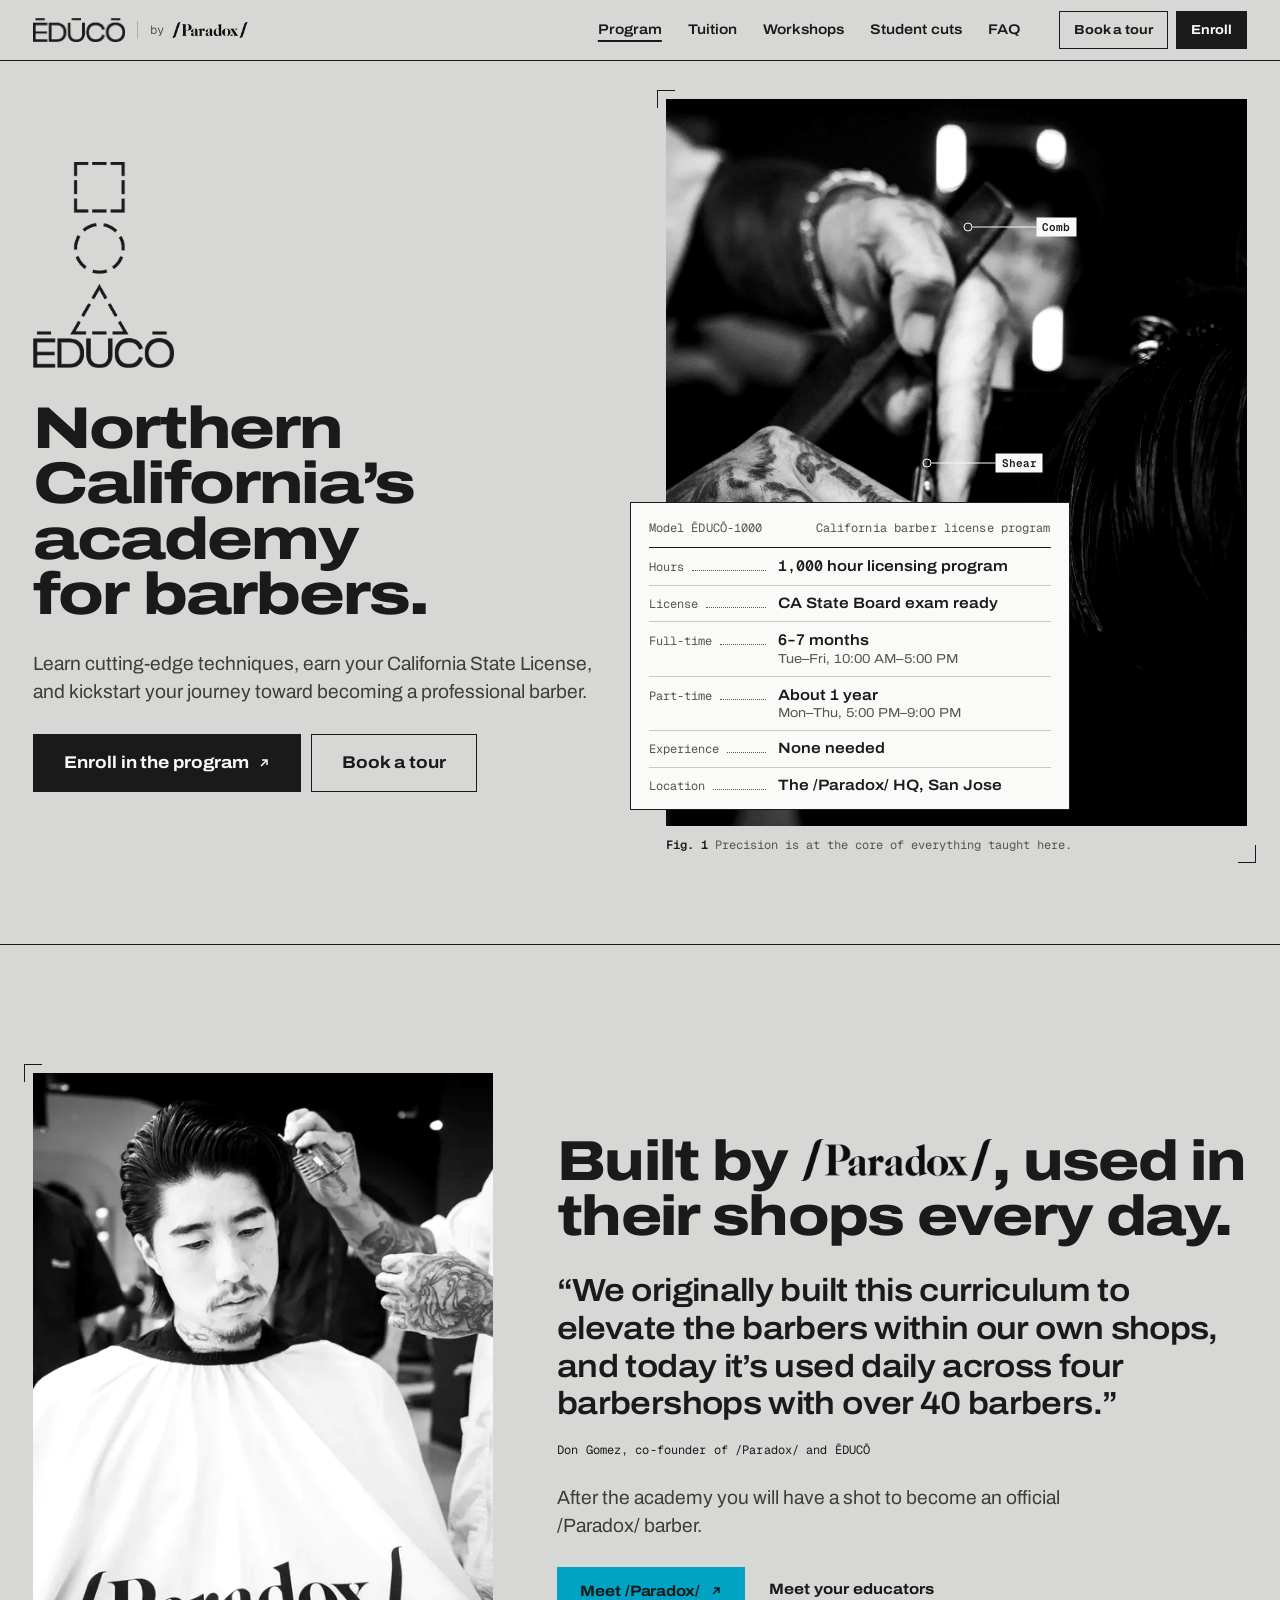
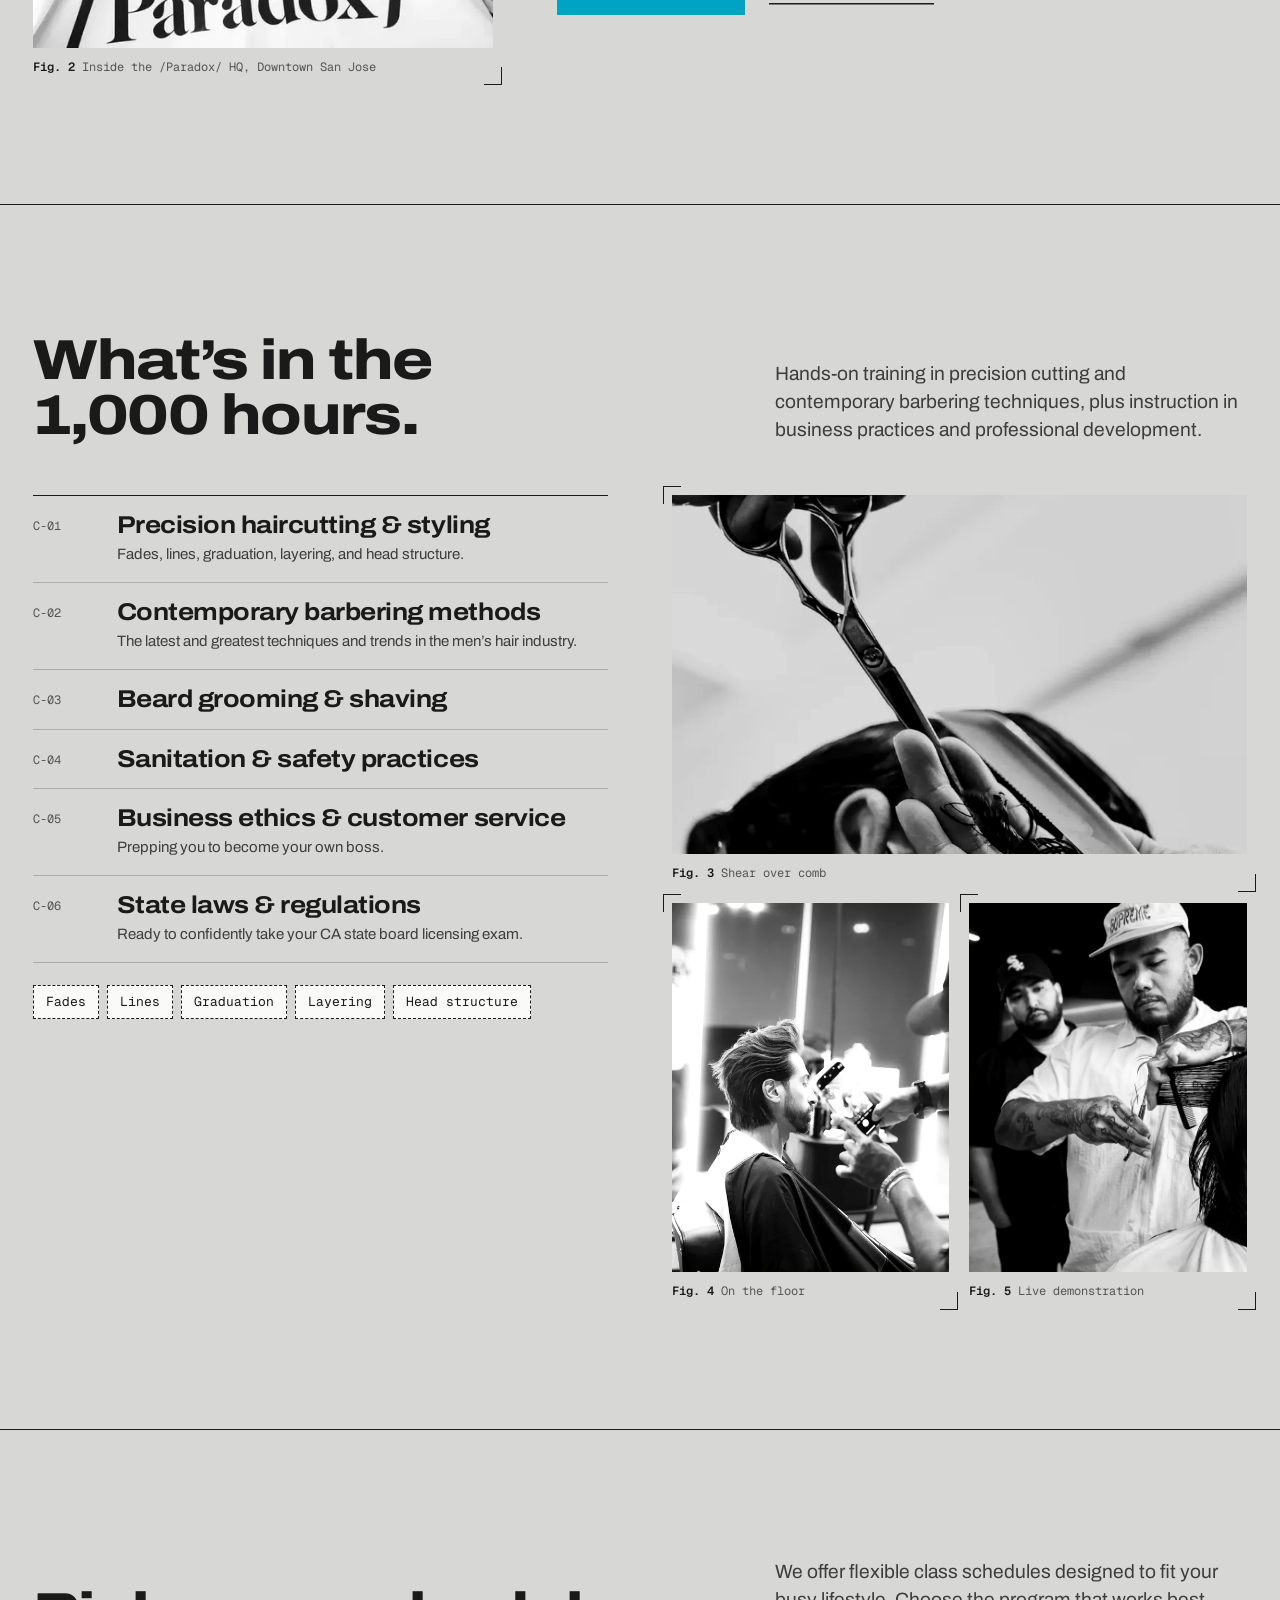
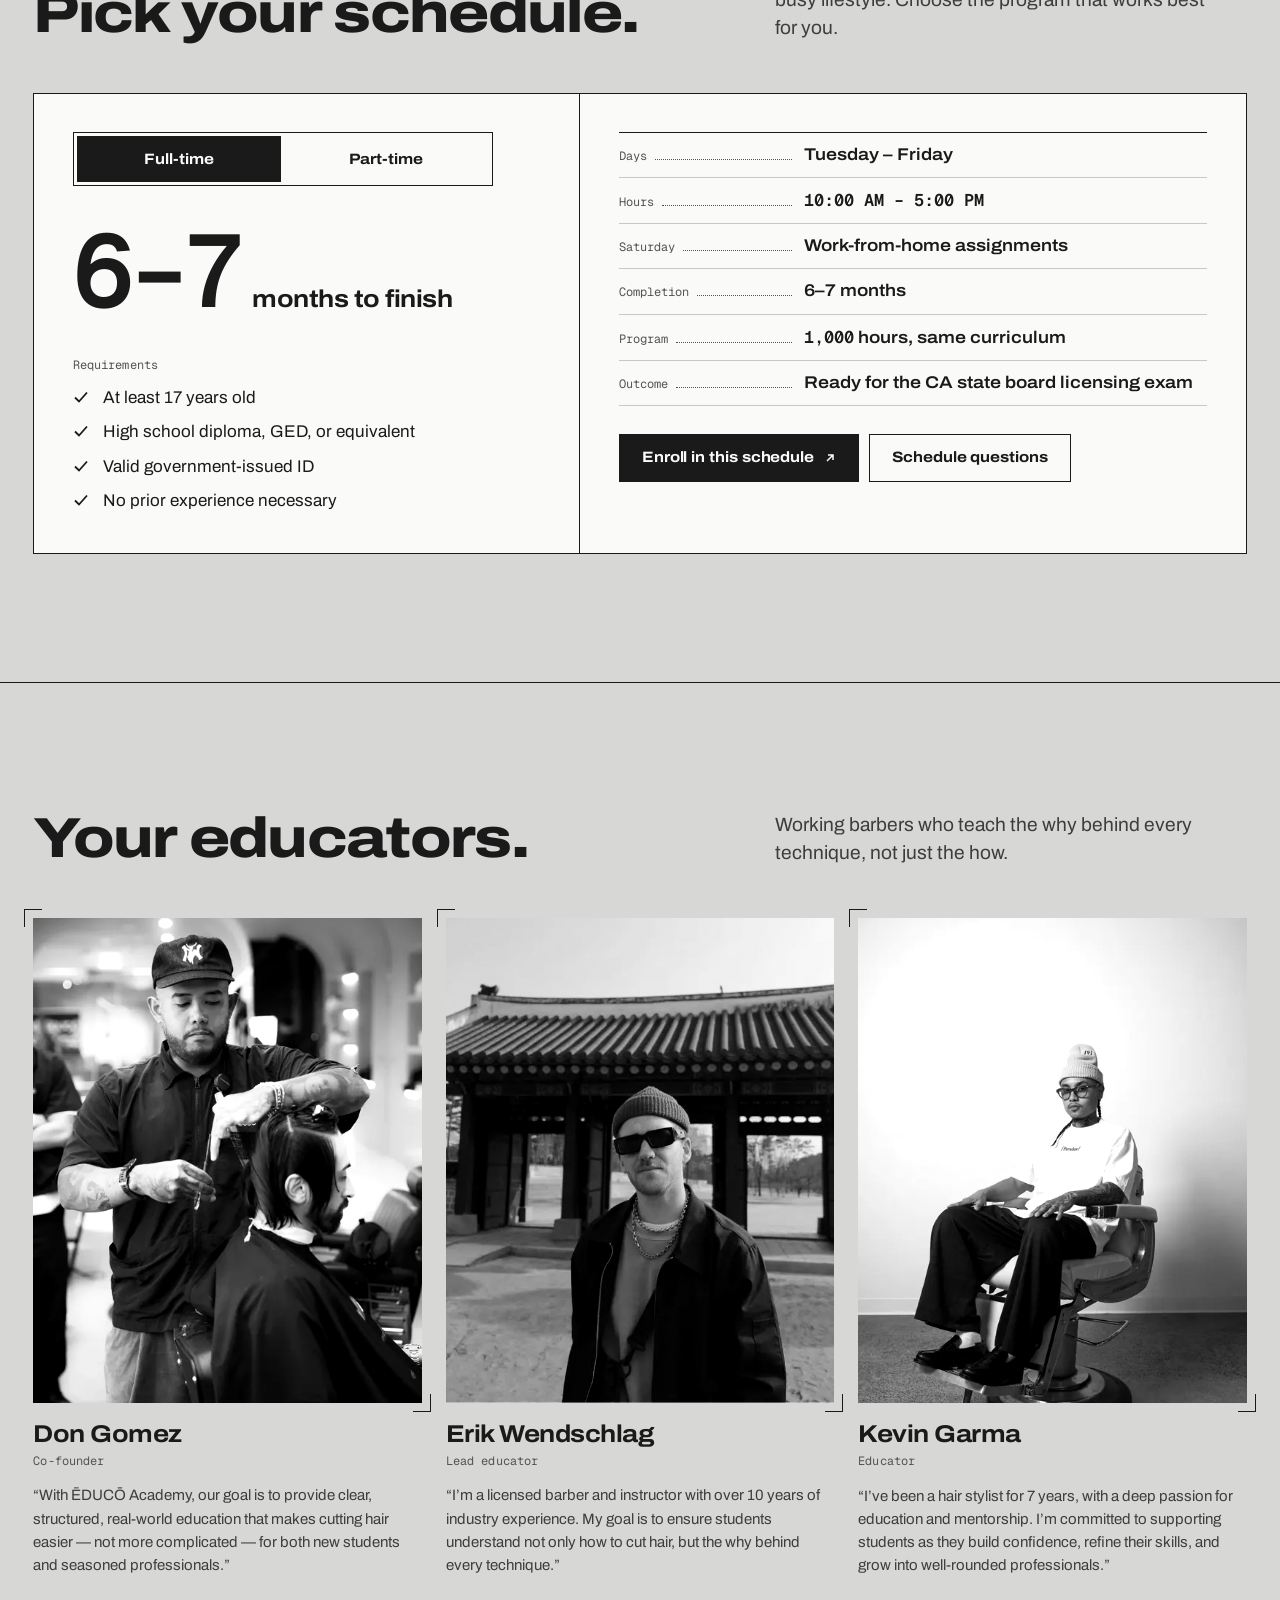
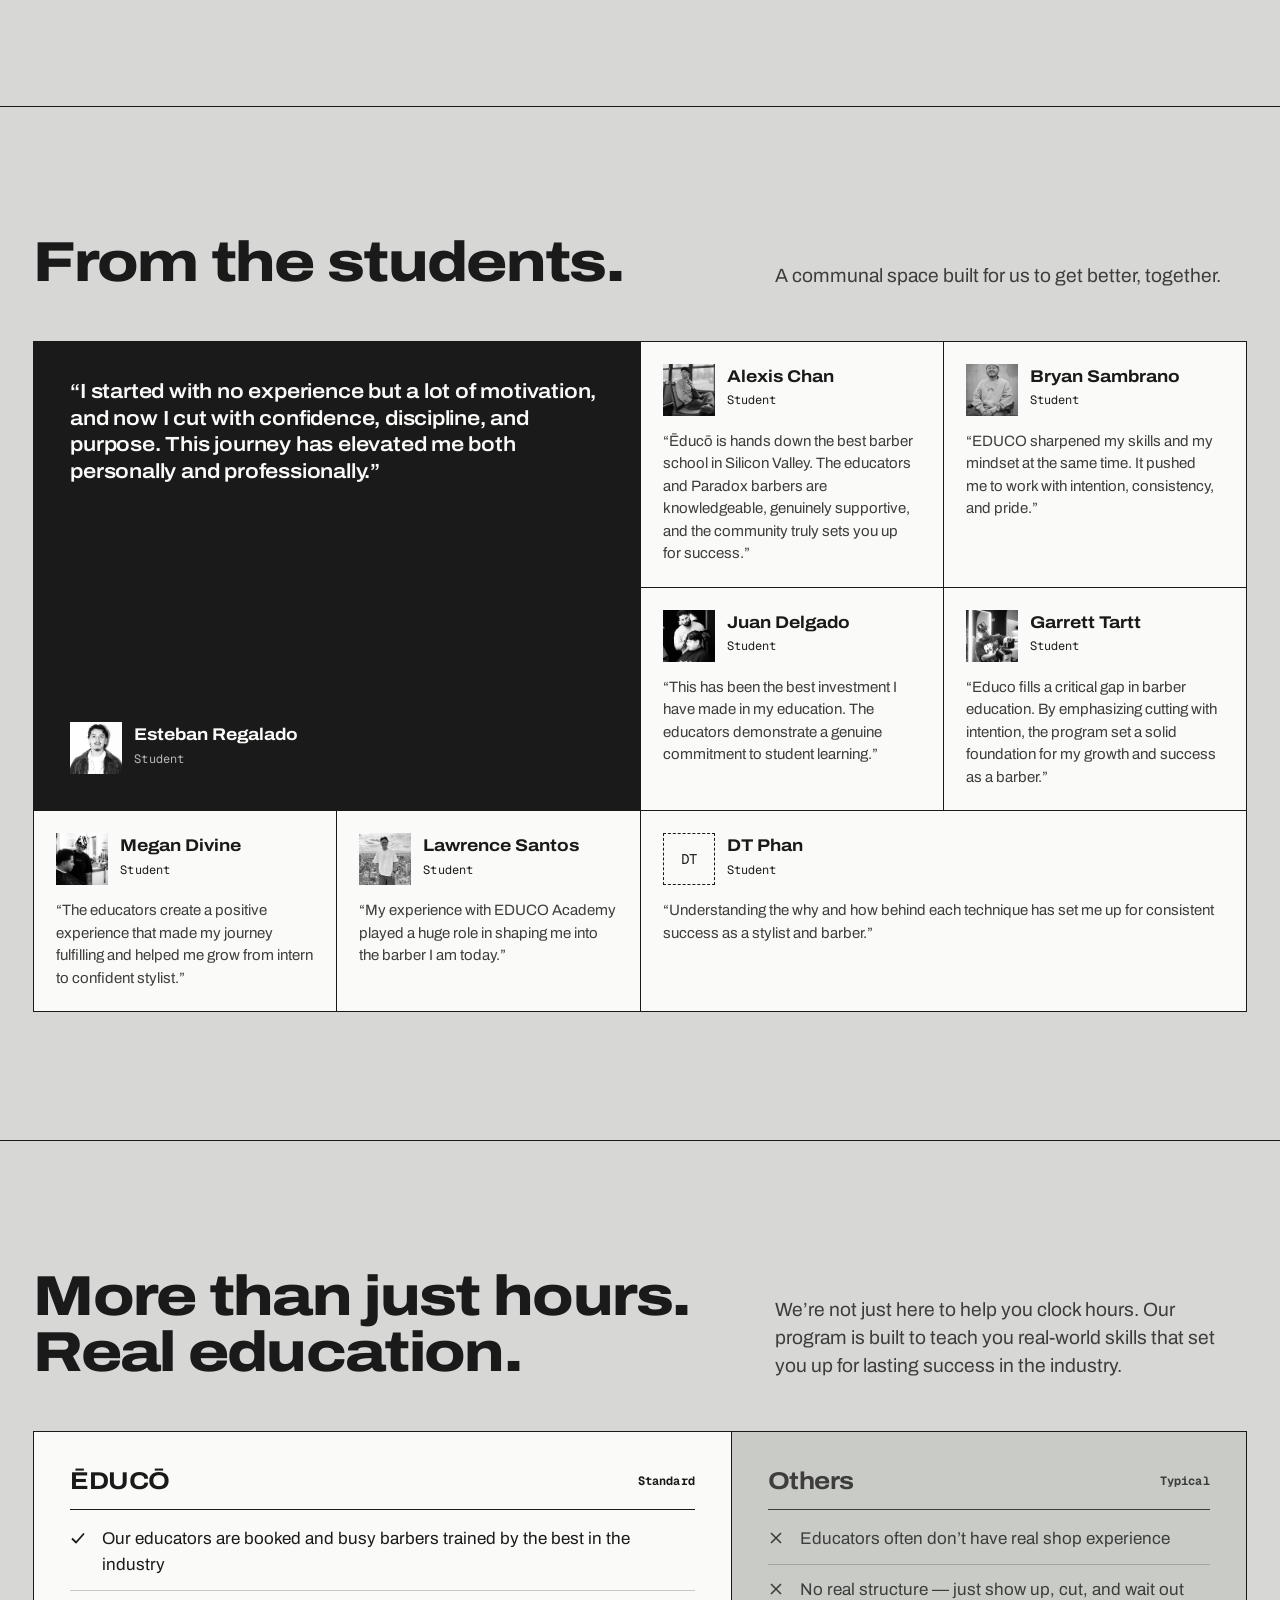
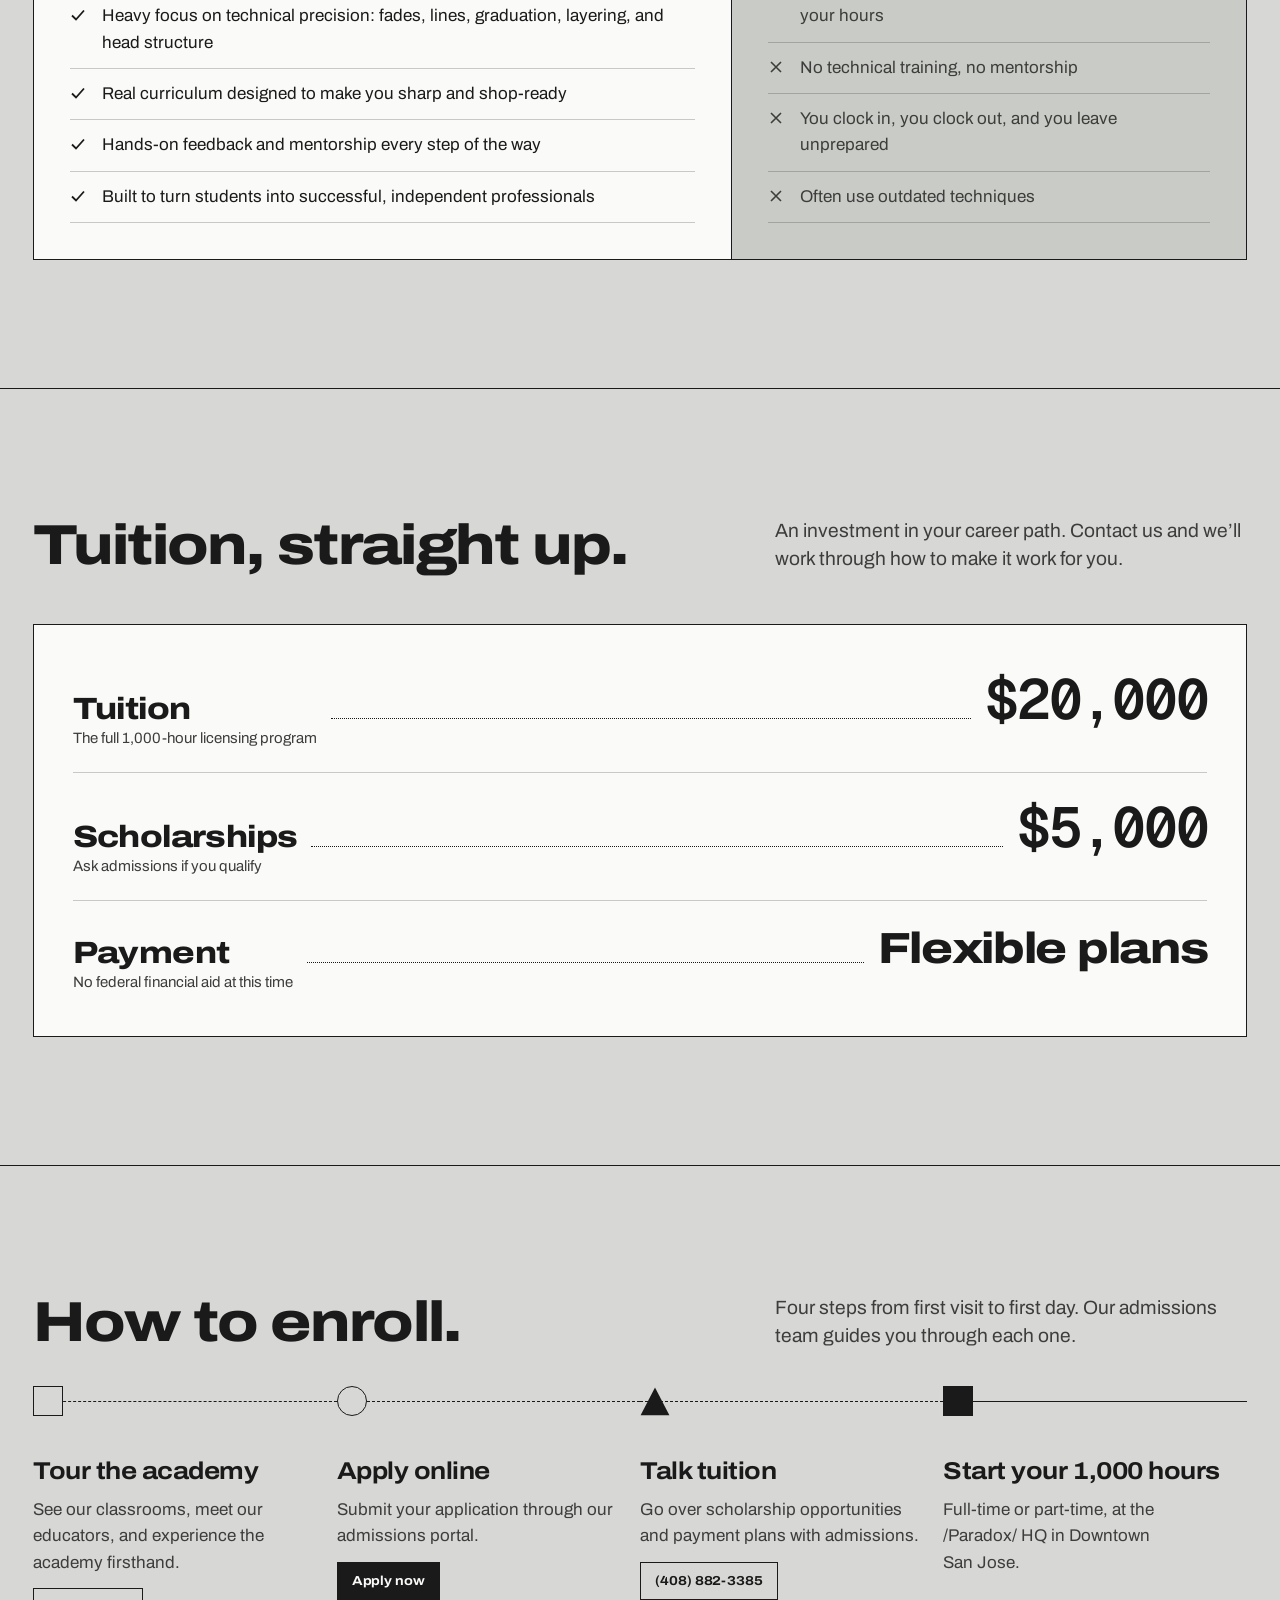
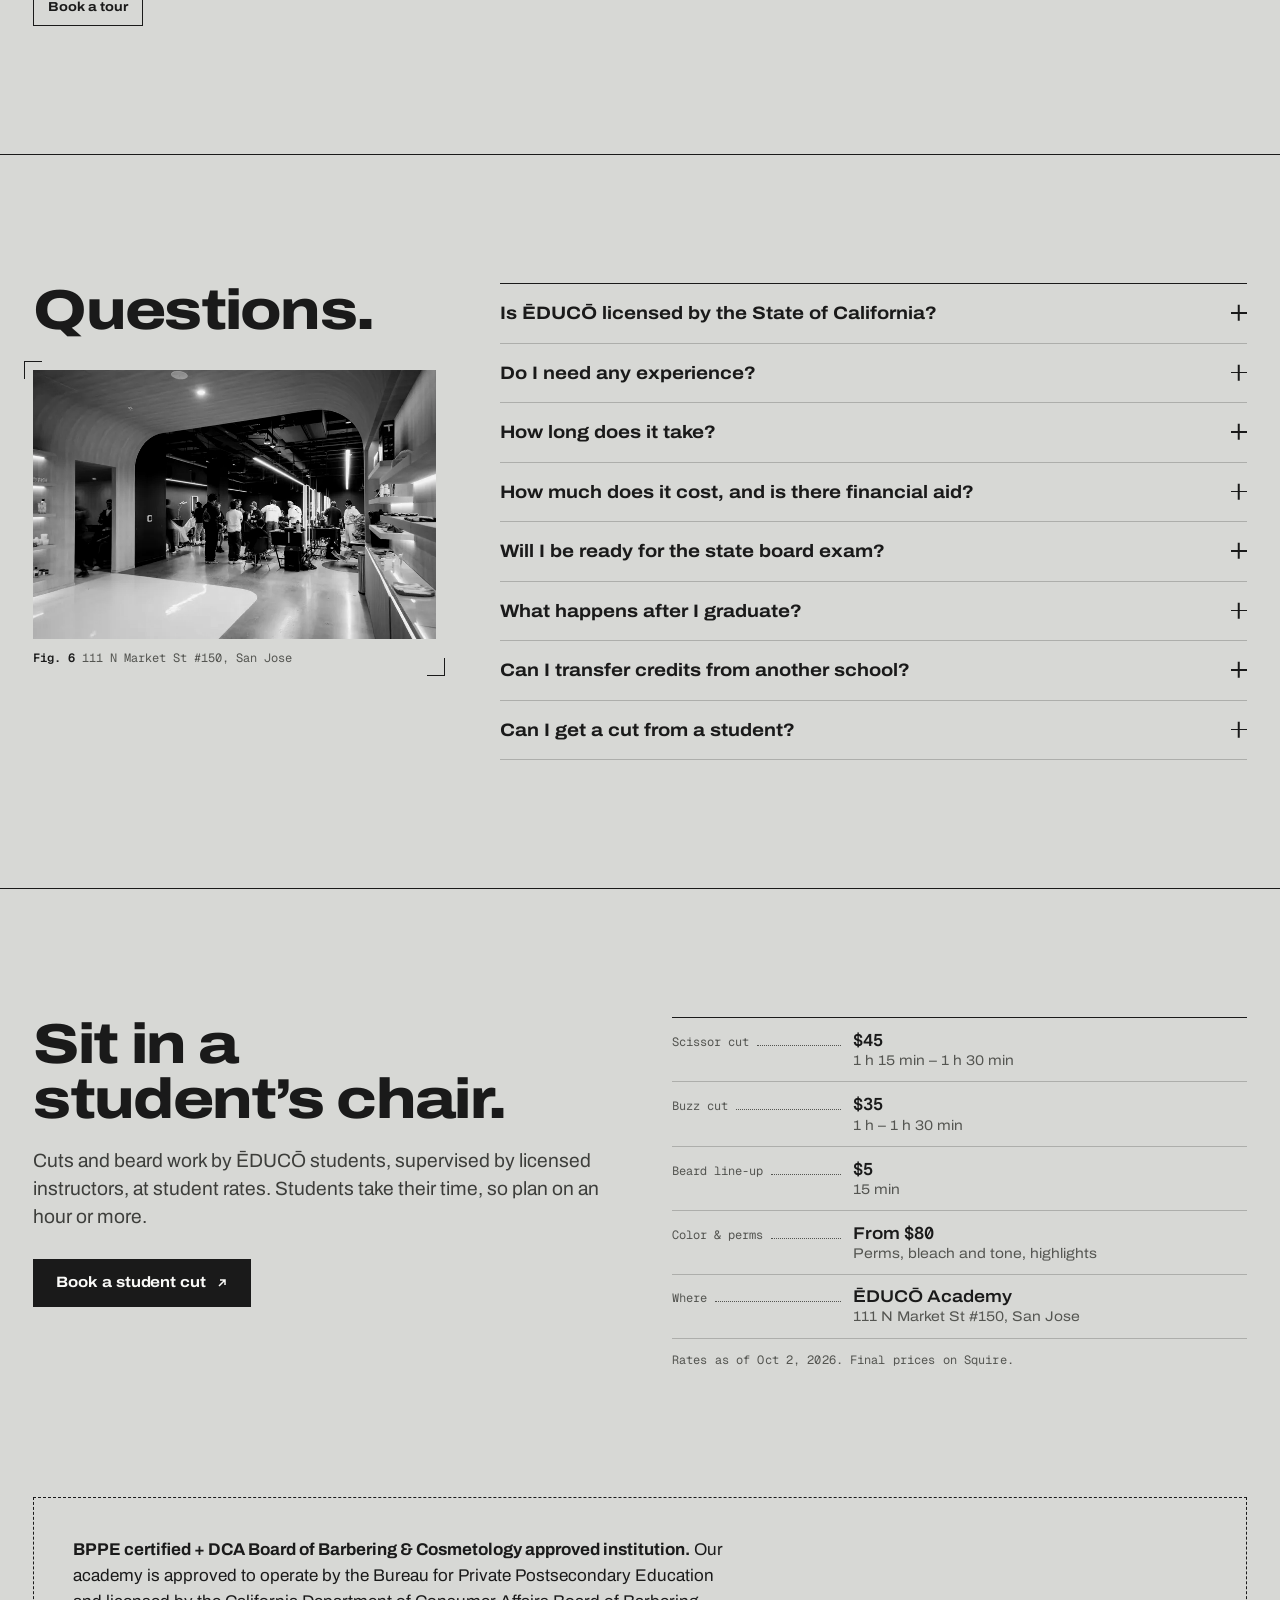
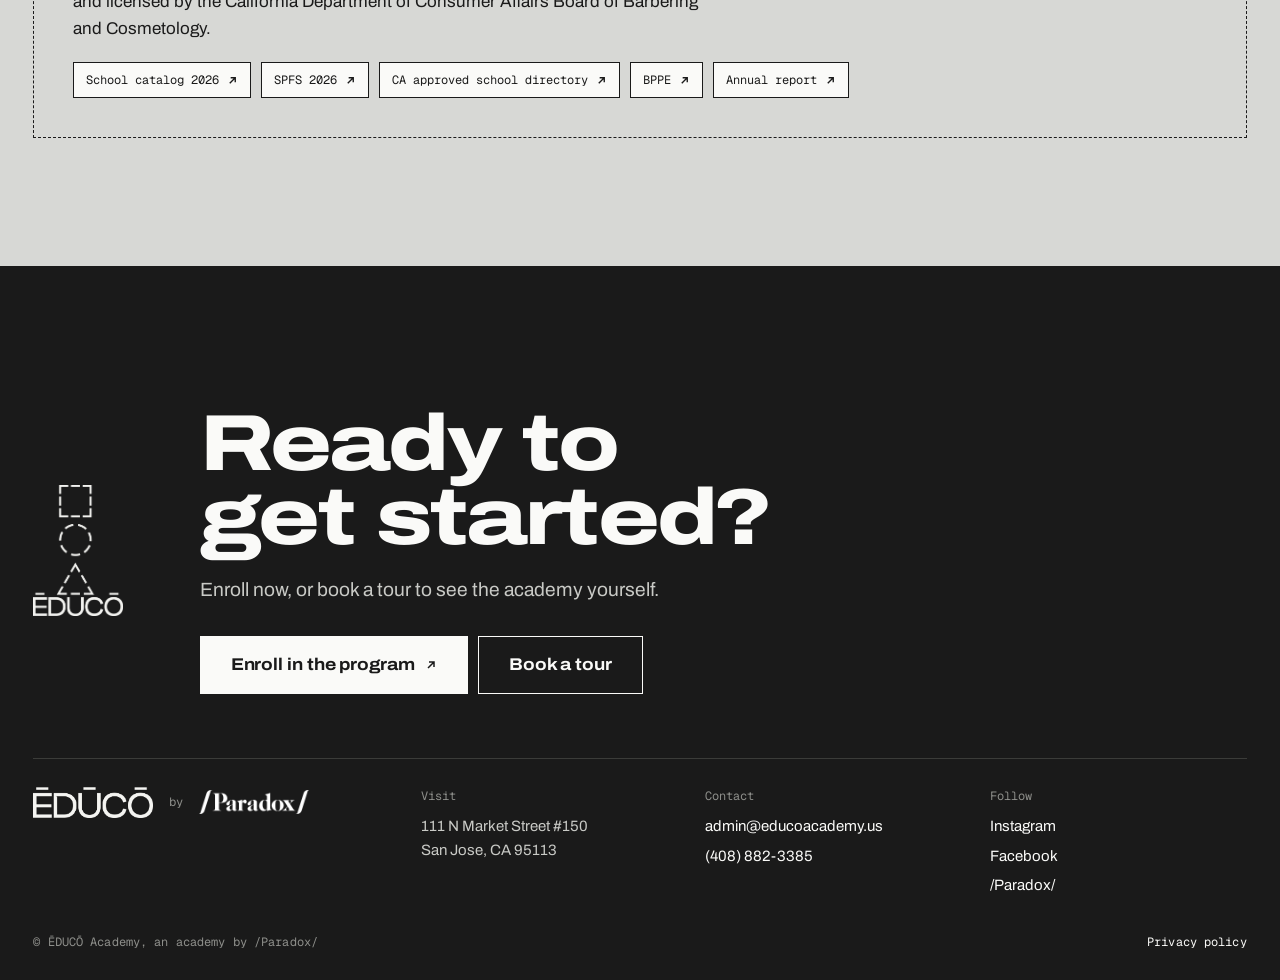
==== commit b429bad2: "Student cuts: rates section, nav link, and Squire booking in the panel Co-Authored-By: Claude Opus 5" ====
--- a/index.html
+++ b/index.html
@@ -18,12 +18,13 @@
 
 <header class="strip">
   <div class="strip__inner wrap">
-    <a class="strip__logo" href="index.html" aria-label="ĒDUCŌ Academy home"><img src="img/wordmark-ink.png" alt="ĒDUCŌ" width="1500" height="420"><span class="strip__by">by <img src="img/prdx-ink.png" alt="/Paradox/" width="1984" height="432"></span></a>
+    <div class="strip__logo"><a href="index.html" aria-label="ĒDUCŌ Academy home"><img src="img/wordmark-ink.png" alt="ĒDUCŌ" width="1500" height="420"></a><a class="strip__by" href="https://gigolajulian.github.io/prdx-juliangigola-redesign/" target="_blank" rel="noopener">by <img src="img/prdx-ink.png" alt="/Paradox/" width="1984" height="432"></a></div>
     <nav class="strip__nav" aria-label="Main">
       <ul>
         <li><a href="index.html" aria-current="page">Program</a></li>
         <li><a href="index.html#tuition">Tuition</a></li>
         <li><a href="workshops.html">Workshops</a></li>
+        <li><a href="index.html#cuts">Student cuts</a></li>
         <li><a href="index.html#faq">FAQ</a></li>
       </ul>
     </nav>
@@ -44,6 +45,7 @@
     <li><a href="index.html">Program <span class="mono">1,000 hrs</span></a></li>
     <li><a href="index.html#tuition">Tuition</a></li>
     <li><a href="workshops.html">Workshops</a></li>
+    <li><a href="index.html#cuts">Student cuts</a></li>
     <li><a href="index.html#faq">FAQ</a></li>
     <li><a href="https://gigolajulian.github.io/prdx-juliangigola-redesign/" target="_blank" rel="noopener" class="prdx">/Paradox/</a></li>
   </ul>
@@ -321,7 +323,30 @@
         <details><summary>Will I be ready for the state board exam?<i></i></summary><div class="a"><p>Yes. The program is designed to meet the requirements for state licensing and to have you confidently ready to take your CA state board licensing exam.</p></div></details>
         <details><summary>What happens after I graduate?<i></i></summary><div class="a"><p>Graduates can pursue careers as barbers, educators, session stylists in the fashion industry, or open their own shops. We support students through our network of barbershops, career advice, and portfolio building. After the academy you will have a shot to become an official /Paradox/ barber.</p></div></details>
         <details><summary>Can I transfer credits from another school?<i></i></summary><div class="a"><p>As a non-accredited institution, transfer credits are evaluated case by case. Contact admissions for details.</p></div></details>
-        <details><summary>Can I get a cut from a student?<i></i></summary><div class="a"><p>Yes. Students provide haircuts, beard trims, and shaves to the public under the supervision of licensed instructors, at discounted rates.</p></div></details>
+        <details><summary>Can I get a cut from a student?<i></i></summary><div class="a"><p>Yes. Students provide haircuts, beard trims, and shaves to the public under the supervision of licensed instructors, at discounted rates. <a href="#cuts">See rates and book</a>.</p></div></details>
+      </div>
+    </div>
+  </section>
+
+  <!-- Student cuts -->
+  <section class="sec wrap" id="cuts" aria-labelledby="cuts-title">
+    <div class="cuts">
+      <div>
+        <h2 class="h-l" id="cuts-title">Sit in a student’s chair.</h2>
+        <p class="lede" style="margin:20px 0 0">Cuts and beard work by ĒDUCŌ students, supervised by licensed instructors, at student rates. Students take their time, so plan on an hour or more.</p>
+        <div class="cover__actions">
+          <a class="btn" href="https://getsquire.com/booking/book/educo-academy-san-jose" target="_blank" rel="noopener">Book a student cut<svg viewBox="0 0 12 12" fill="none" stroke="currentColor" stroke-width="1.5" aria-hidden="true"><path d="M3 9l6-6M4 3h5v5"/></svg></a>
+        </div>
+      </div>
+      <div>
+        <dl class="spec">
+          <div><dt>Scissor cut</dt><dd><span class="v">$45</span> <small>1 h 15 min – 1 h 30 min</small></dd></div>
+          <div><dt>Buzz cut</dt><dd><span class="v">$35</span> <small>1 h – 1 h 30 min</small></dd></div>
+          <div><dt>Beard line-up</dt><dd><span class="v">$5</span> <small>15 min</small></dd></div>
+          <div><dt>Color &amp; perms</dt><dd>From <span class="v">$80</span> <small>Perms, bleach and tone, highlights</small></dd></div>
+          <div><dt>Where</dt><dd>ĒDUCŌ Academy <small>111 N Market St #150, San Jose</small></dd></div>
+        </dl>
+        <p class="mono" style="margin:12px 0 0;color:var(--mute)">Rates as of Oct 2, 2026. Final prices on Squire.</p>
       </div>
     </div>
   </section>
--- a/edu.css
+++ b/edu.css
@@ -83,7 +83,9 @@
 @supports (backdrop-filter: blur(1px)) { .strip { backdrop-filter: blur(10px) saturate(1.1); } }
 .strip__inner { display: flex; align-items: center; gap: 18px; height: 60px; }
 .strip__logo { display: flex; align-items: center; gap: 12px; text-decoration: none; flex: none; }
-.strip__logo img { width: 92px; }
+.strip__logo > a:first-child img { width: 92px; }
+.strip__by { text-decoration: none; transition: color 200ms var(--ease-out); }
+.strip__by:hover { color: var(--ink); }
 .strip__by { display: none; align-items: center; gap: 8px; font-family: var(--mono); font-size: 0.75rem; color: var(--mute); padding-left: 12px; border-left: 1px solid var(--line); }
 .strip__by img { width: 76px; }
 .strip__nav { display: none; margin-left: auto; }
@@ -479,3 +481,28 @@
   .price dt { flex: 1 0 100%; }
   .price dd { white-space: normal; }
 }
+
+/* ---------- Booker: Calendly tours and Squire student cuts inside a Kit panel ---------- */
+.booker {
+  position: fixed; inset: 0 0 0 auto; margin: 0; padding: 0; border: 0; border-left: 1px solid var(--ink);
+  width: min(620px, 100%); height: 100dvh; max-width: none; max-height: none;
+  background: var(--sheet); color: var(--ink); display: none; flex-direction: column;
+  transition: transform 520ms var(--ease-out), overlay 520ms allow-discrete, display 520ms allow-discrete;
+}
+.booker[open] { display: flex; }
+@starting-style { .booker[open] { transform: translateX(100%); } }
+.booker:not([open]) { transform: translateX(100%); transition-timing-function: var(--ease-in-out); }
+.booker::backdrop { background: rgba(26, 26, 26, 0.5); transition: background-color 520ms var(--ease-out), overlay 520ms allow-discrete, display 520ms allow-discrete; }
+@starting-style { .booker[open]::backdrop { background: rgba(26, 26, 26, 0); } }
+.booker__top { display: flex; justify-content: space-between; align-items: start; gap: 16px; padding: 18px var(--gutter); border-bottom: 1.5px solid var(--ink); background: var(--steel); }
+.booker__top p { margin: 6px 0 0; font-size: 0.9375rem; color: var(--ink-2); }
+.booker__close { display: inline-grid; flex: none; }
+.booker__body { position: relative; flex: 1; min-height: 0; }
+.booker__body iframe { position: absolute; inset: 0; width: 100%; height: 100%; border: 0; }
+.booker__wait { position: absolute; inset: 0; display: grid; place-items: center; margin: 0; color: var(--mute); }
+.booker__foot { display: flex; justify-content: space-between; gap: 12px; padding: 10px var(--gutter); border-top: 1px solid var(--ink); color: var(--mute); }
+.booker__foot a { color: var(--ink); }
+
+/* ---------- Student cuts ---------- */
+.cuts { display: grid; gap: 32px; }
+@media (min-width: 960px) { .cuts { grid-template-columns: minmax(0, 1fr) minmax(0, 1fr); gap: clamp(32px, 5vw, 80px); align-items: start; } }
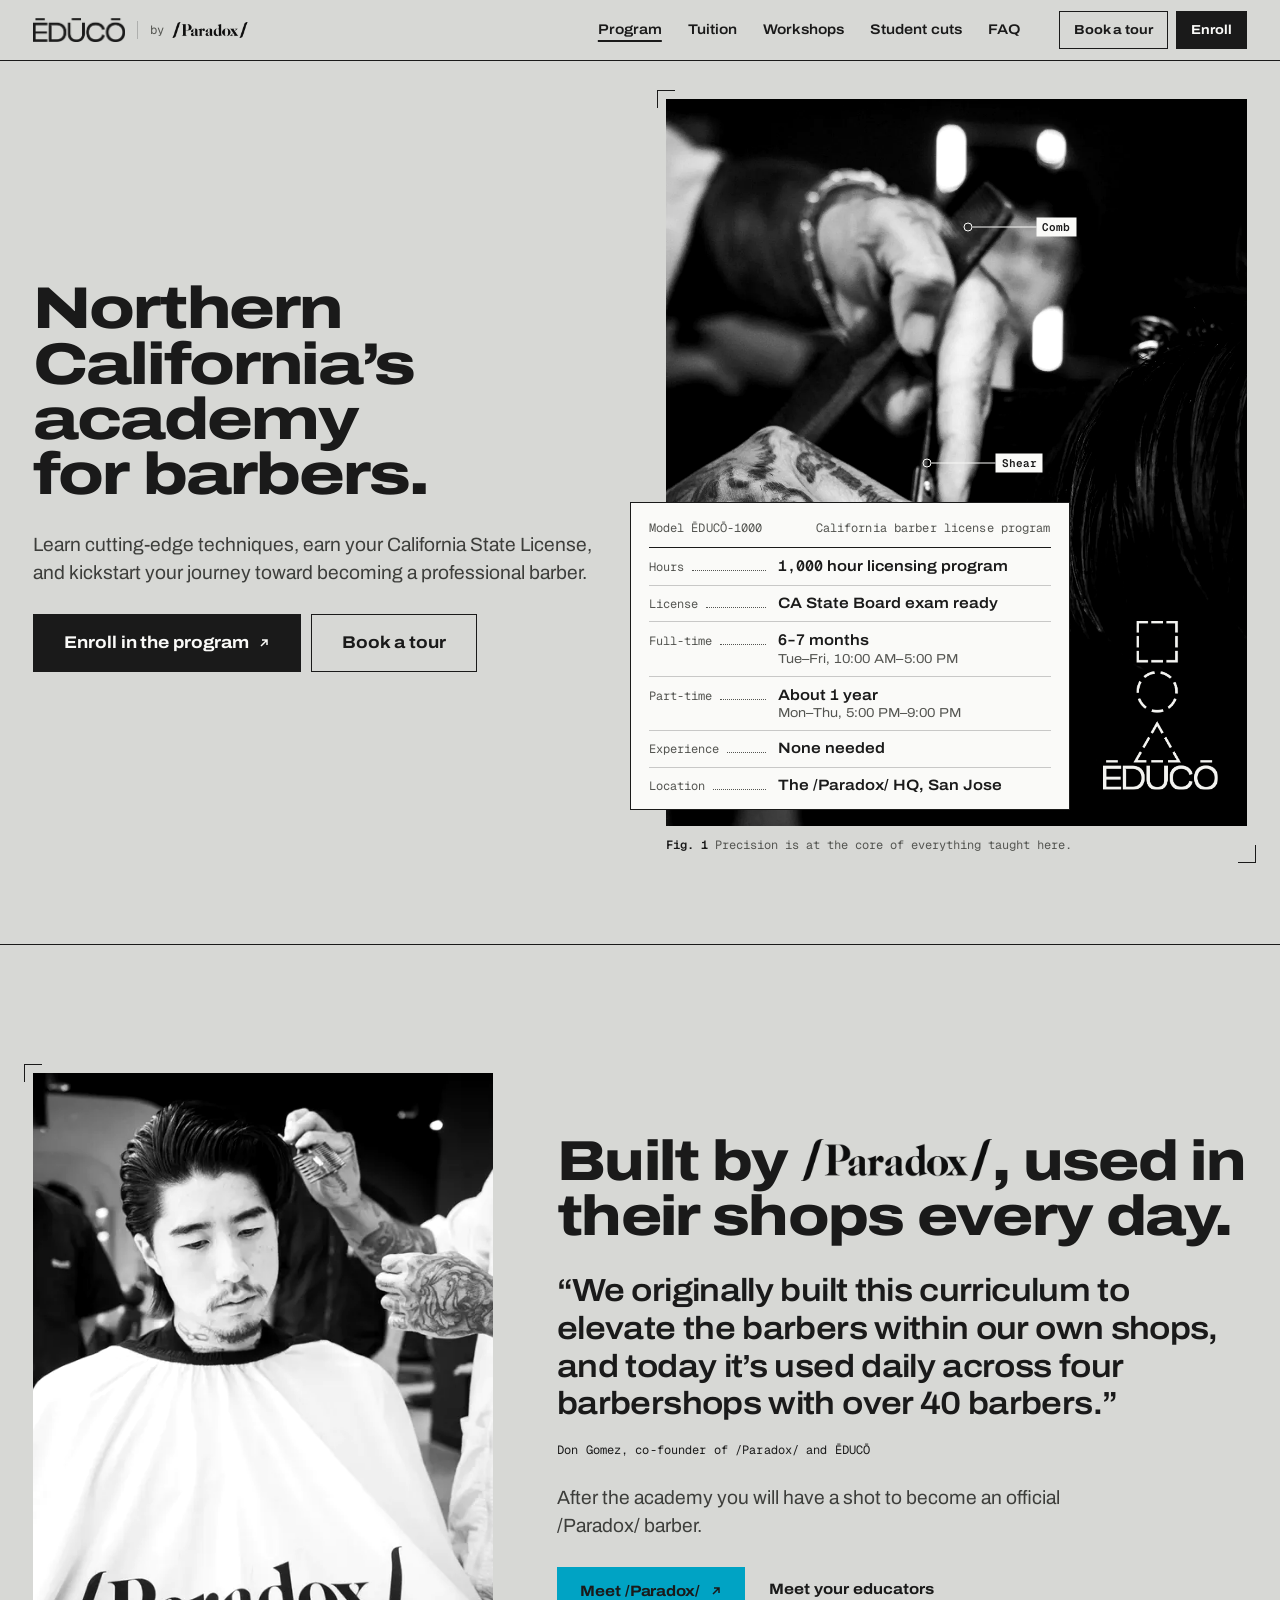
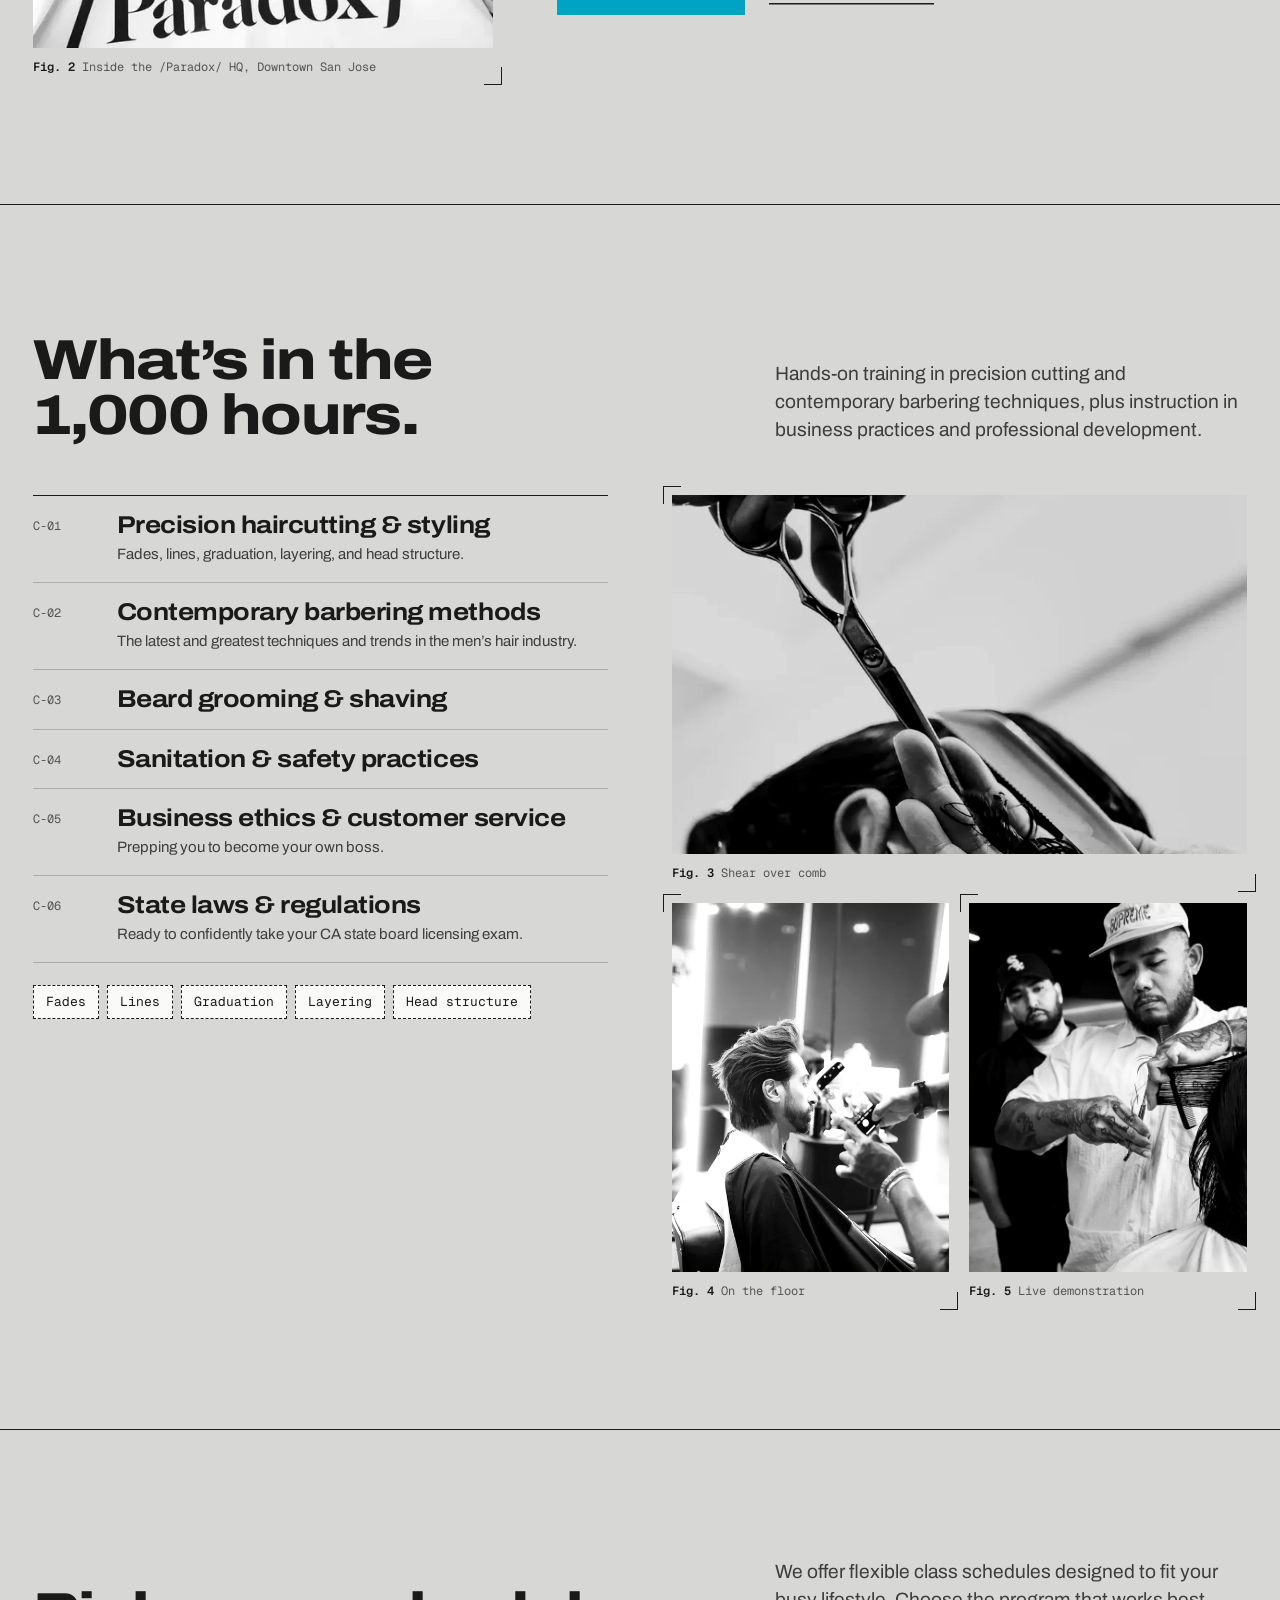
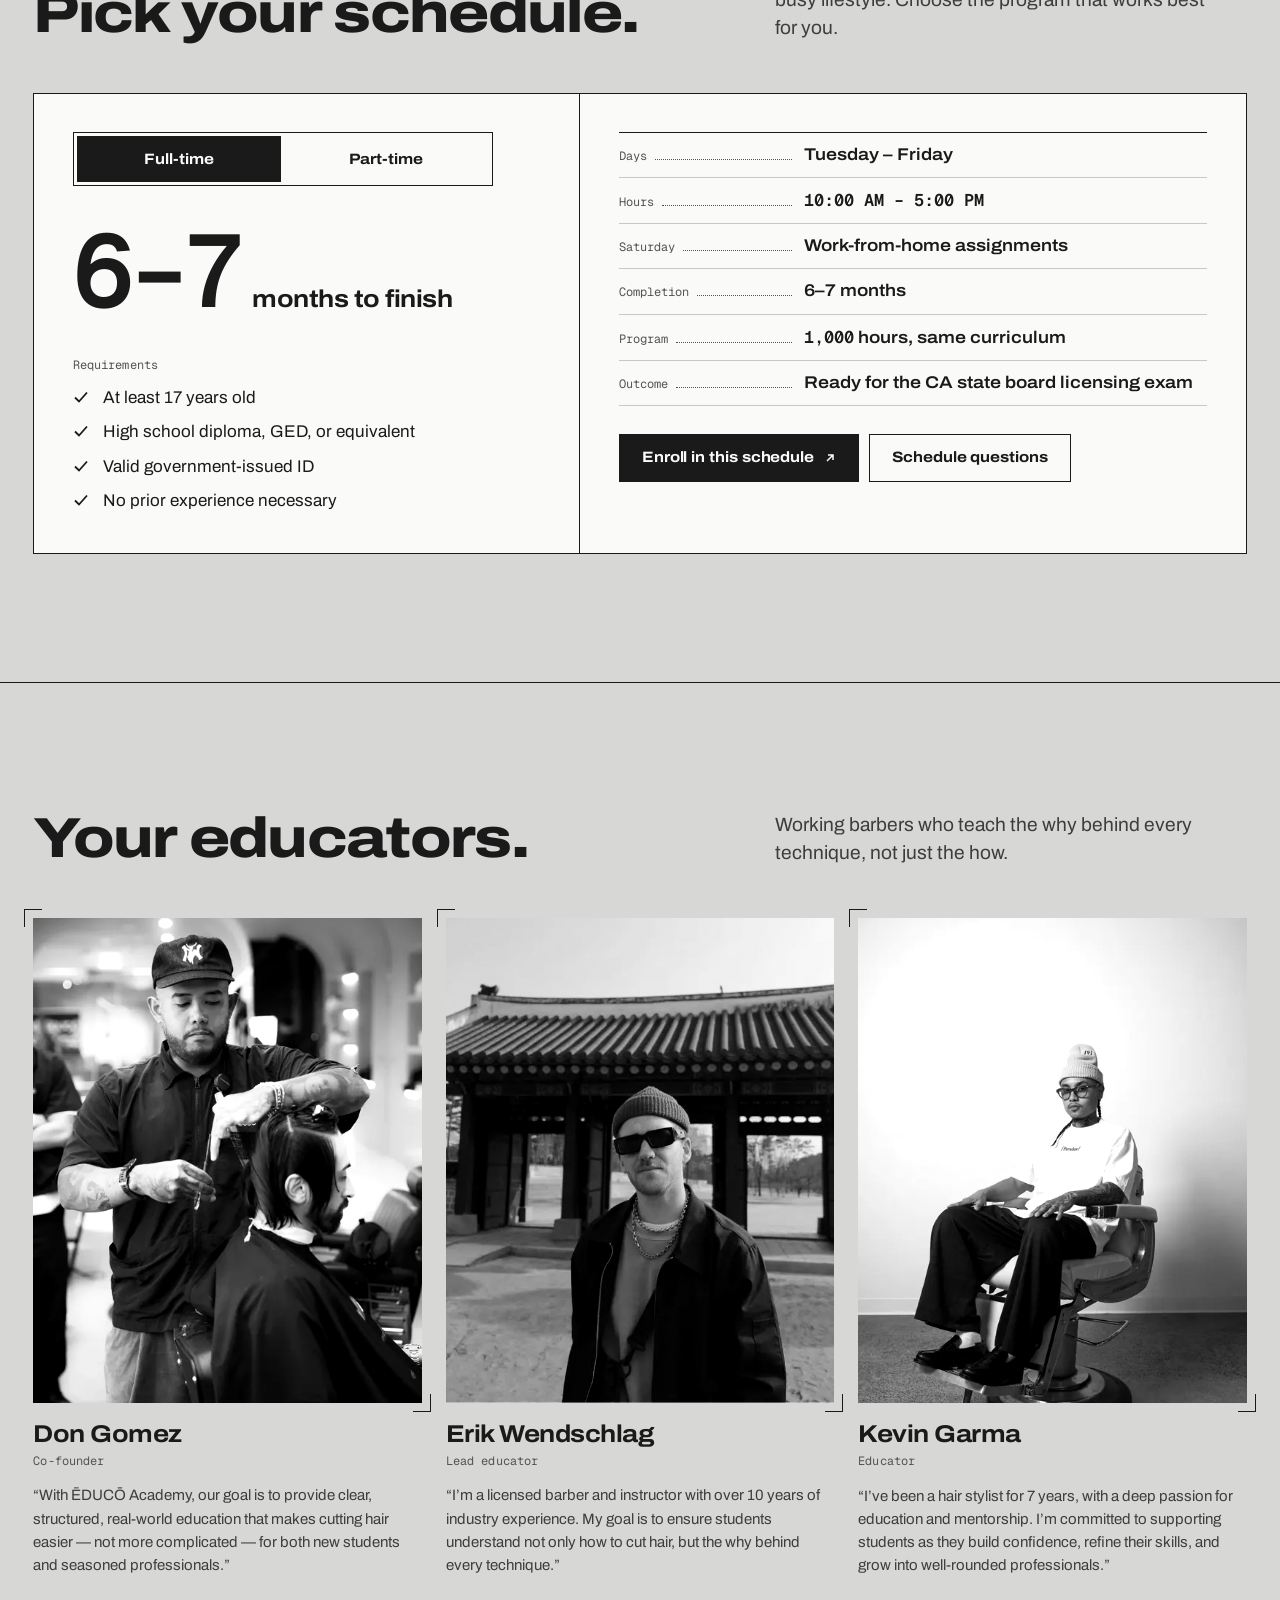
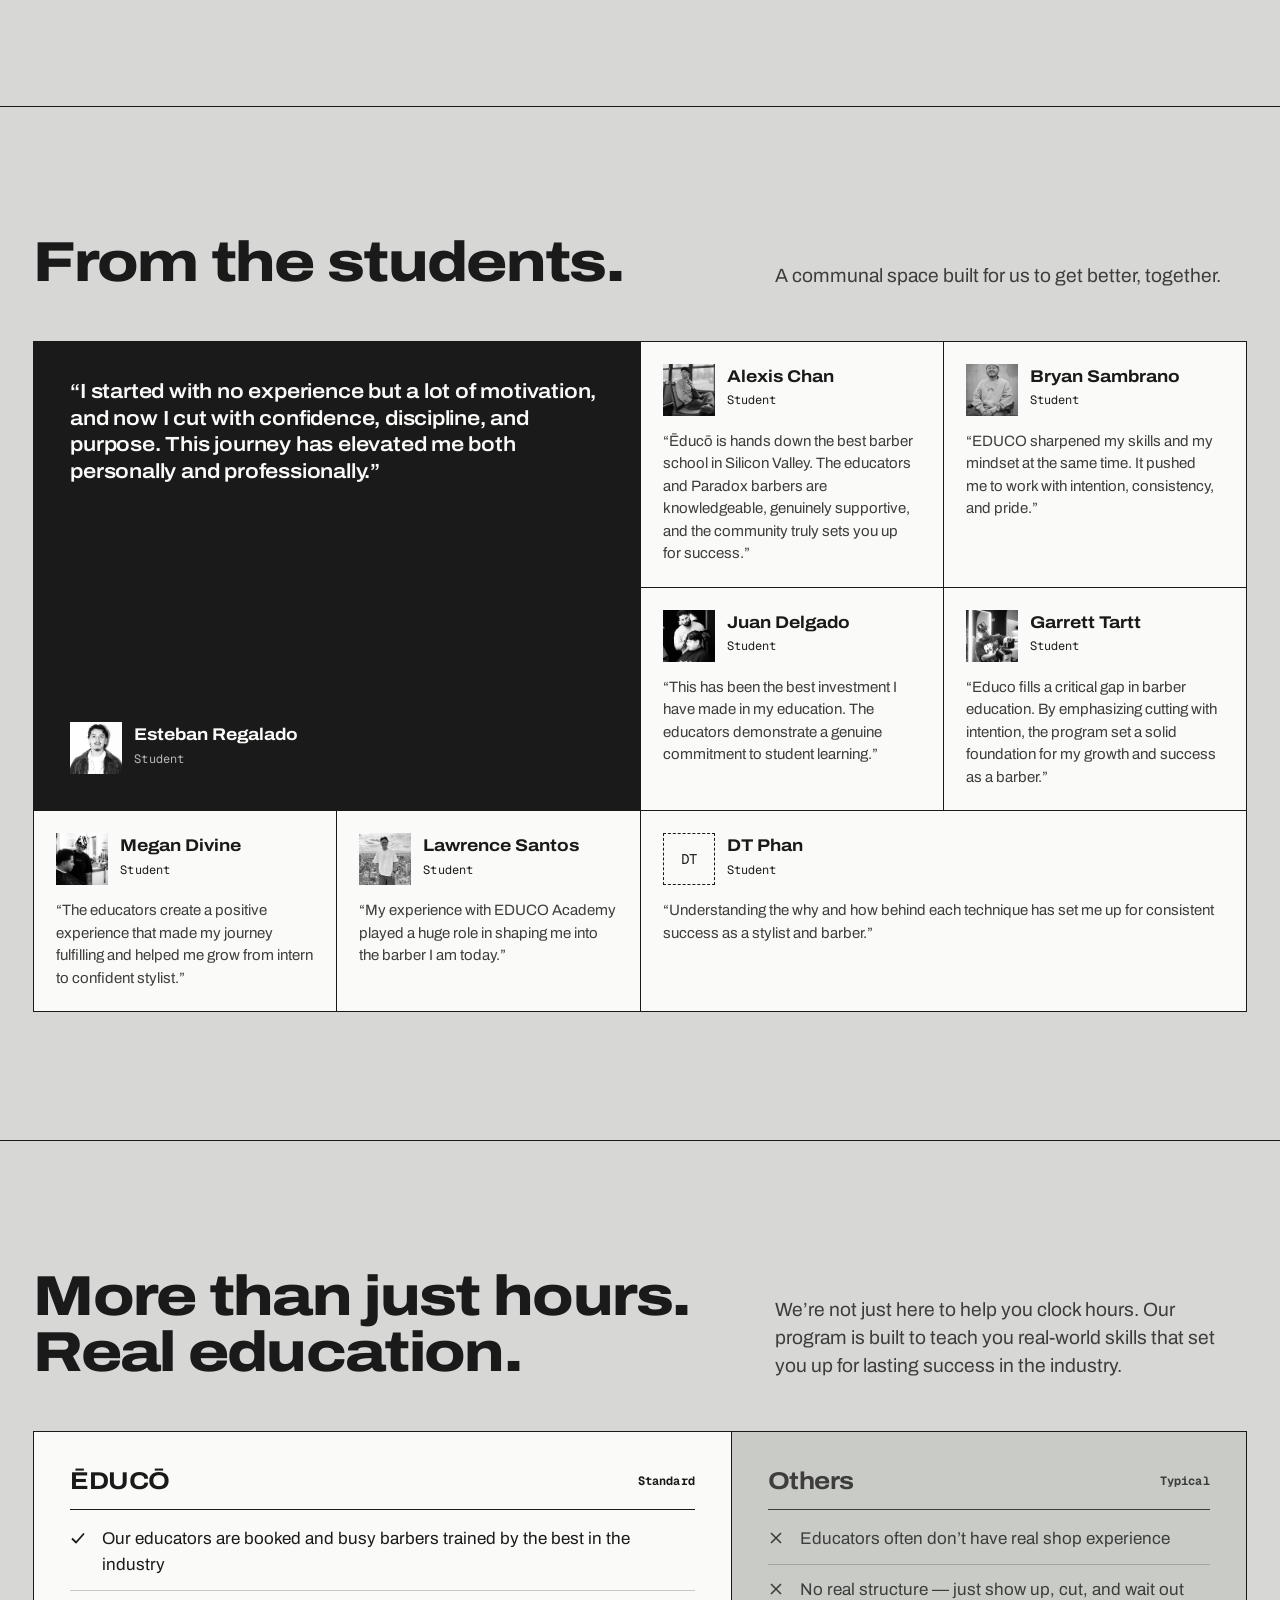
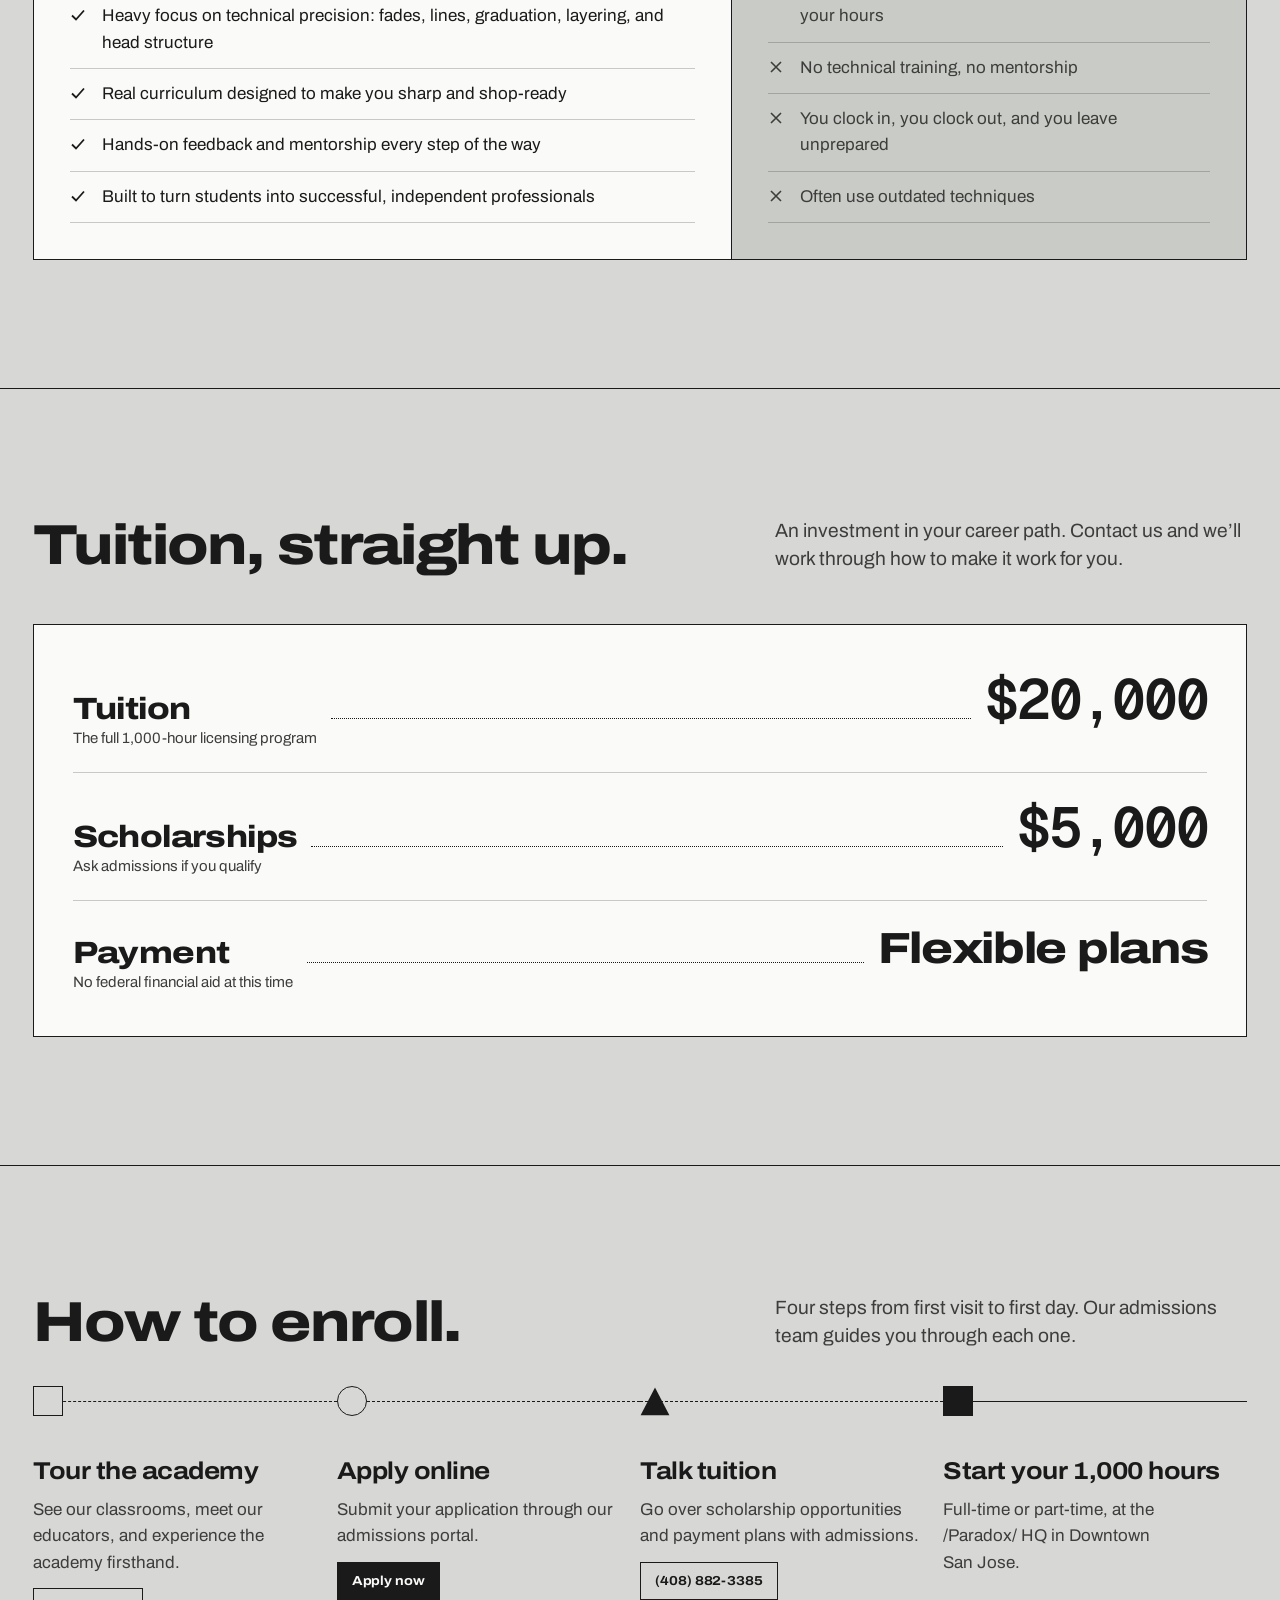
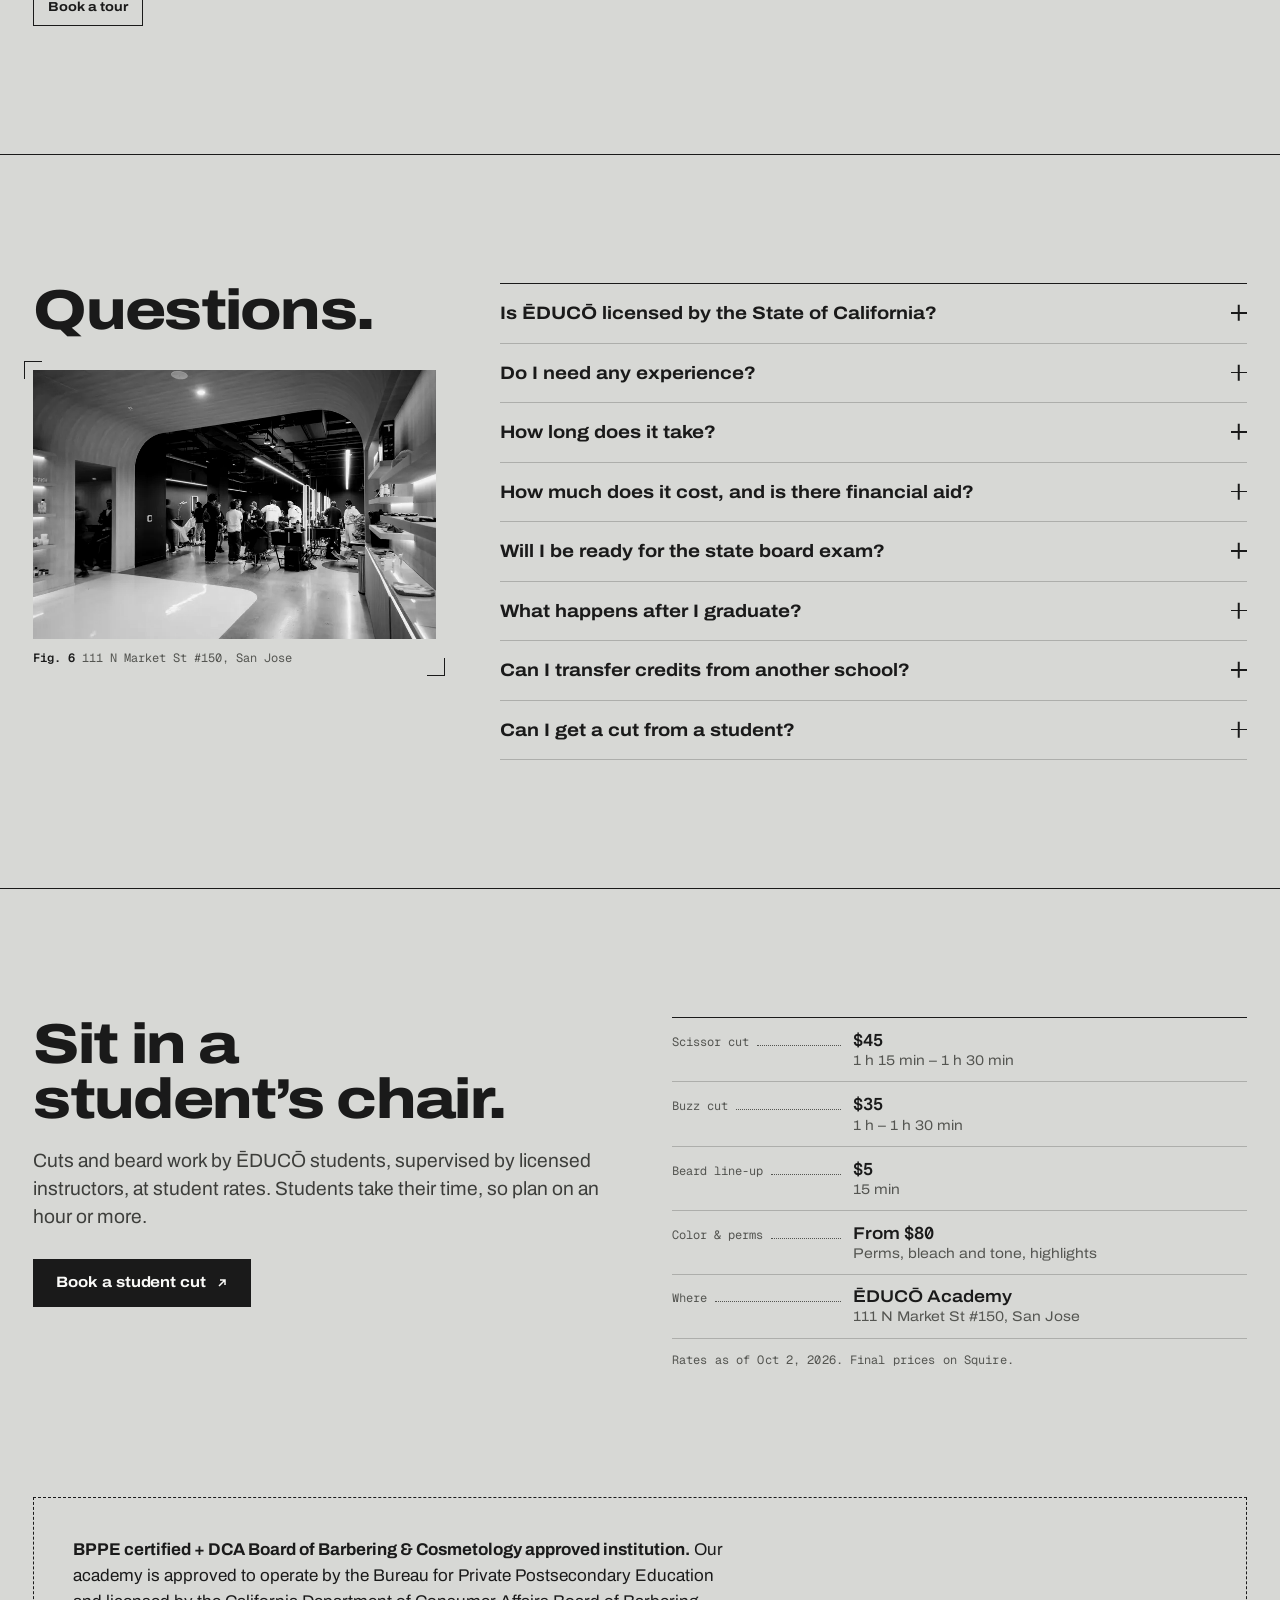
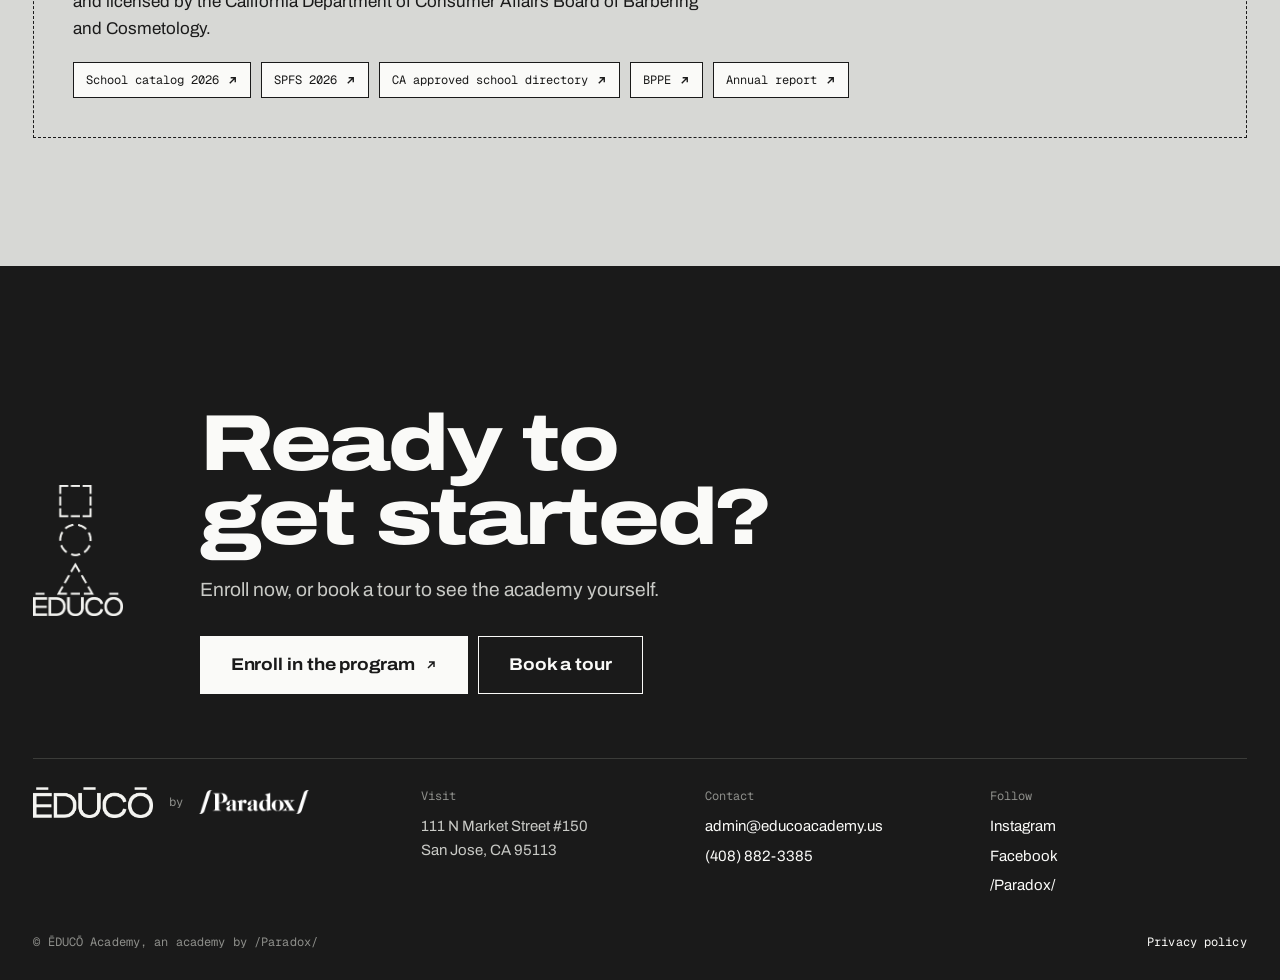
==== commit 38803dbb: "Cover: stacked logo moves onto the photo, inverted; plate overlaps only from 1200px Co-Authored-By: " ====
--- a/index.html
+++ b/index.html
@@ -62,7 +62,6 @@
     <div class="cover__grid">
       <div class="cover__text">
         <div class="cover__head">
-          <img class="cover__logo" src="img/logo-stack-ink.png" alt="ĒDUCŌ" width="1500" height="2195">
           <h1 class="h-xl cover__h1" id="cover-title">Northern California’s academy for barbers.</h1>
         </div>
         <p class="lede">Learn cutting-edge techniques, earn your California State License, and kickstart your journey toward becoming a professional barber.</p>
@@ -76,6 +75,7 @@
         <span class="fig__frame"><img src="img/hands-1600.webp" srcset="img/hands-800.webp 800w, img/hands-1600.webp 1600w" sizes="(min-width: 960px) 55vw, 100vw" alt="Close-up of a barber's tattooed hands combing and cutting a section of hair." width="1067" height="1600" fetchpriority="high">
         <span class="callout" style="--x:52%;--y:17.5%" aria-hidden="true"><b>Comb</b></span>
         <span class="callout" style="--x:45%;--y:50%" aria-hidden="true"><b>Shear</b></span>
+        <img class="cover__logo" src="img/logo-stack-paper.png" alt="" width="1500" height="2195">
         </span>
         <div class="cover__plate">
           <p class="mono cover__plate-title"><span>Model ĒDUCŌ-1000</span><span>California barber license program</span></p>
--- a/edu.css
+++ b/edu.css
@@ -153,7 +153,7 @@
 .cover { padding-block: clamp(24px, 3vw, 44px) clamp(56px, 7vw, 96px); }
 .cover__grid { display: grid; gap: 36px; }
 .cover__head { display: grid; gap: clamp(20px, 2.6vw, 36px); }
-.cover__logo { width: clamp(100px, 11vw, 160px); }
+.cover__photo .cover__logo { position: absolute; z-index: 2; right: 5%; bottom: 5%; width: clamp(90px, 9vw, 150px); height: auto; object-fit: contain; filter: none; }
 .cover__h1 { font-size: clamp(2.2rem, 4.6vw, 4.6rem); }
 .cover .lede { margin: 28px 0 0; }
 .cover__actions { display: flex; flex-wrap: wrap; gap: 10px; margin-top: 28px; }
@@ -177,6 +177,8 @@
 .cover__plate .spec dd small { font-size: 0.8125rem; }
 @media (min-width: 960px) {
   .cover__grid { grid-template-columns: minmax(0, 1fr) minmax(0, 1fr); gap: clamp(32px, 4vw, 72px); align-items: center; }
+}
+@media (min-width: 1200px) {
   .cover__plate { position: absolute; left: -36px; bottom: 44px; width: min(440px, 80%); margin: 0; }
 }
 
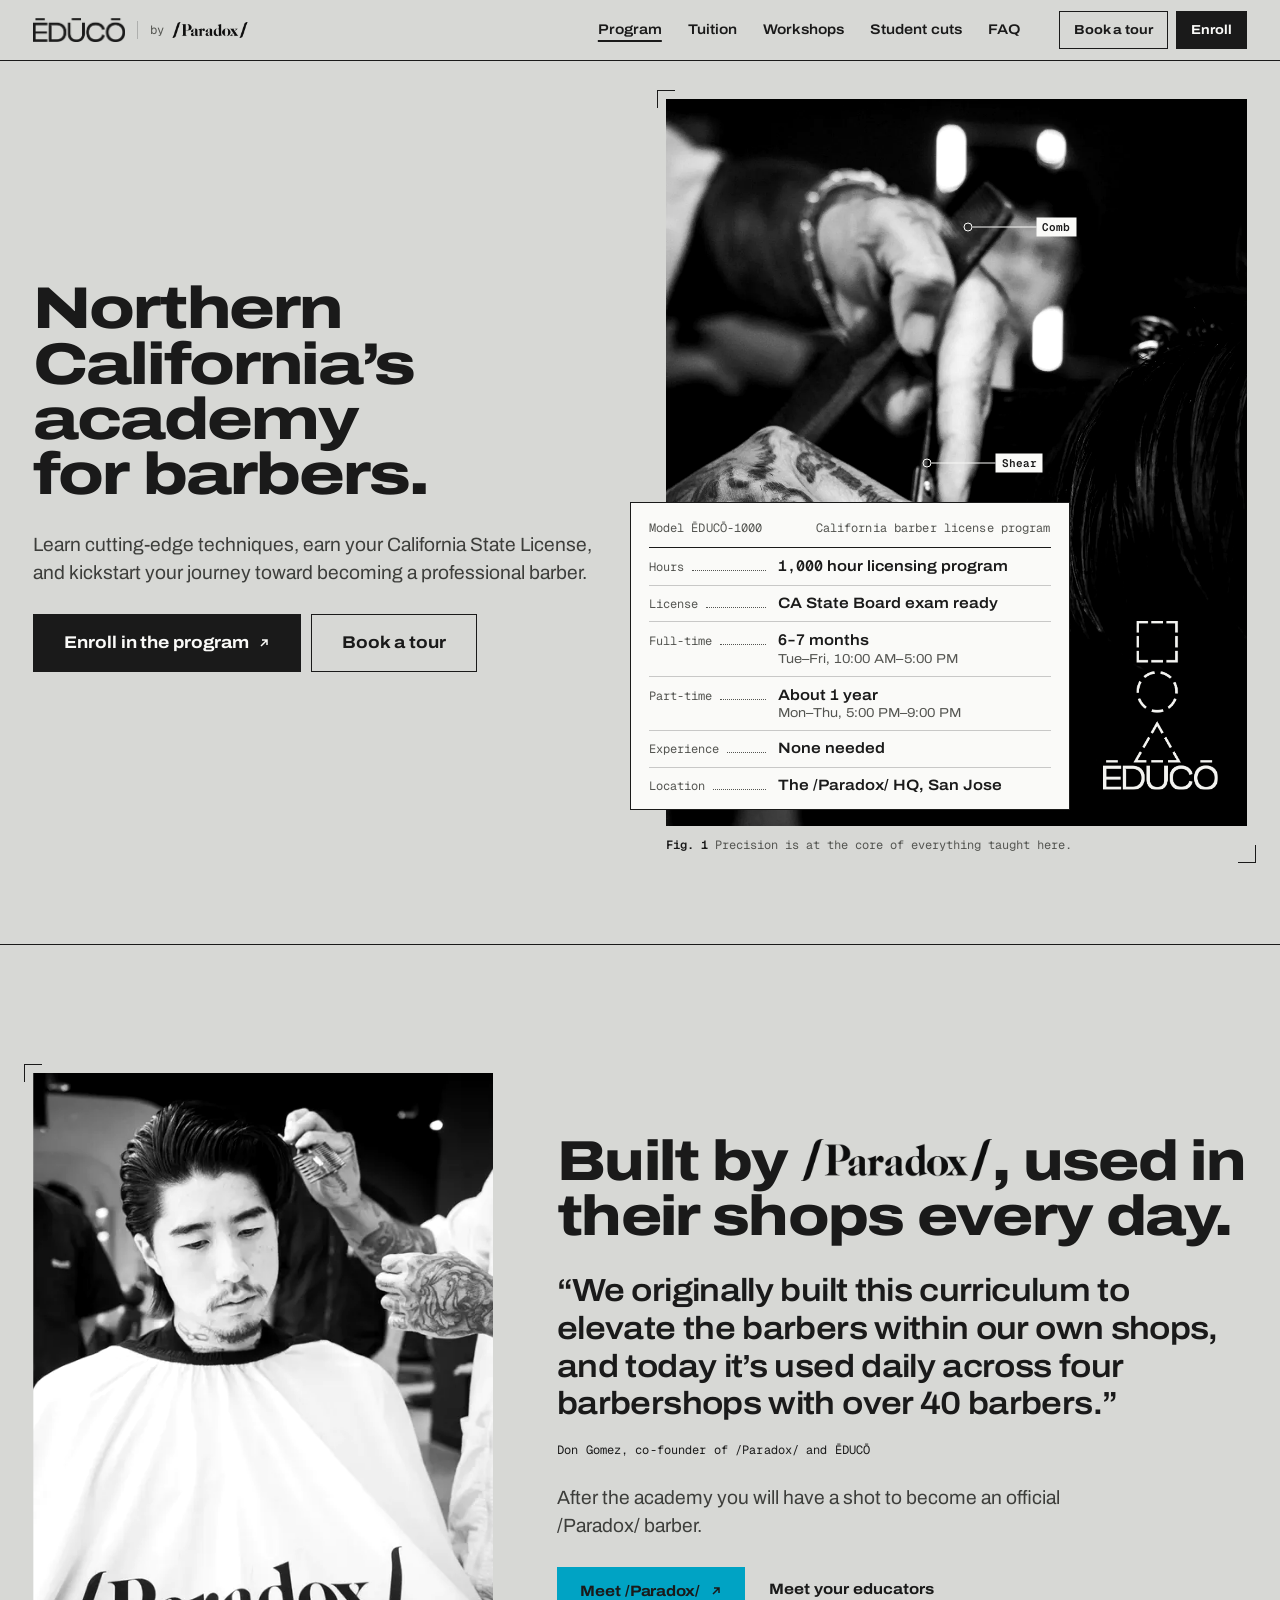
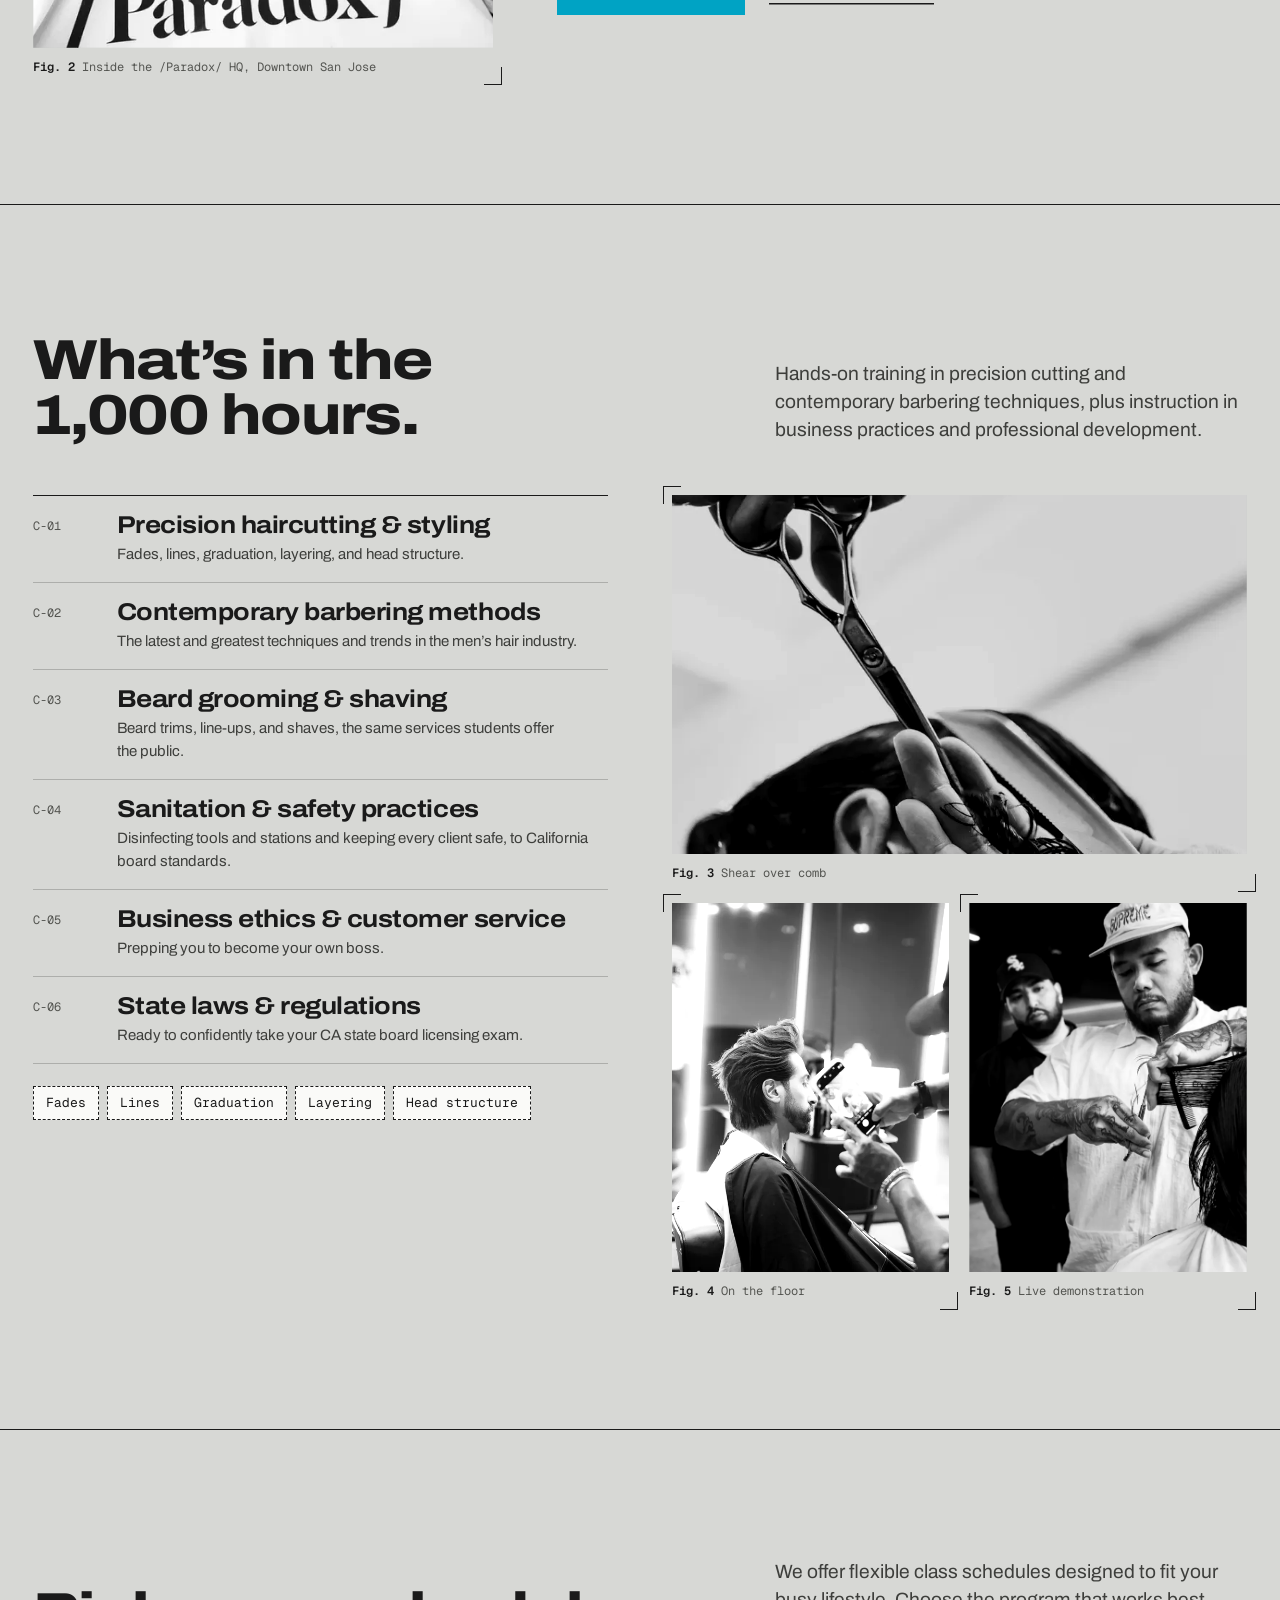
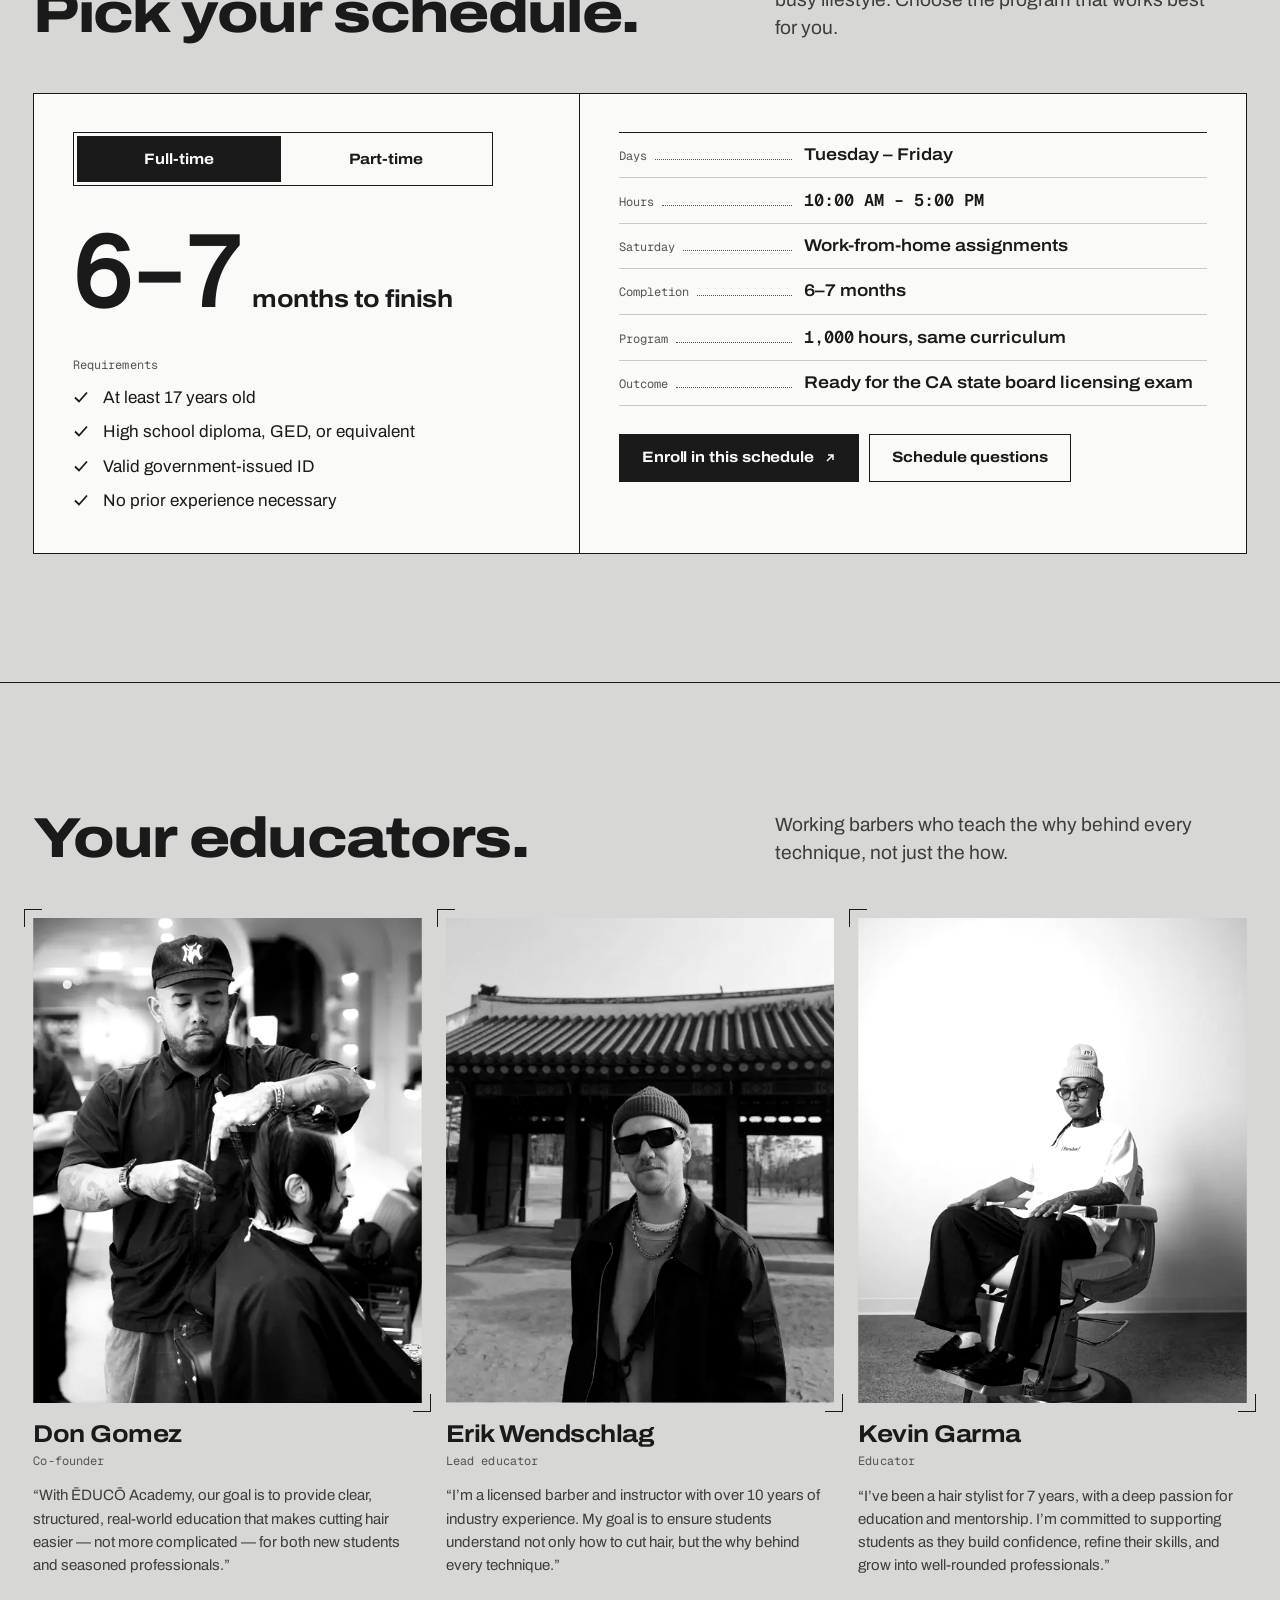
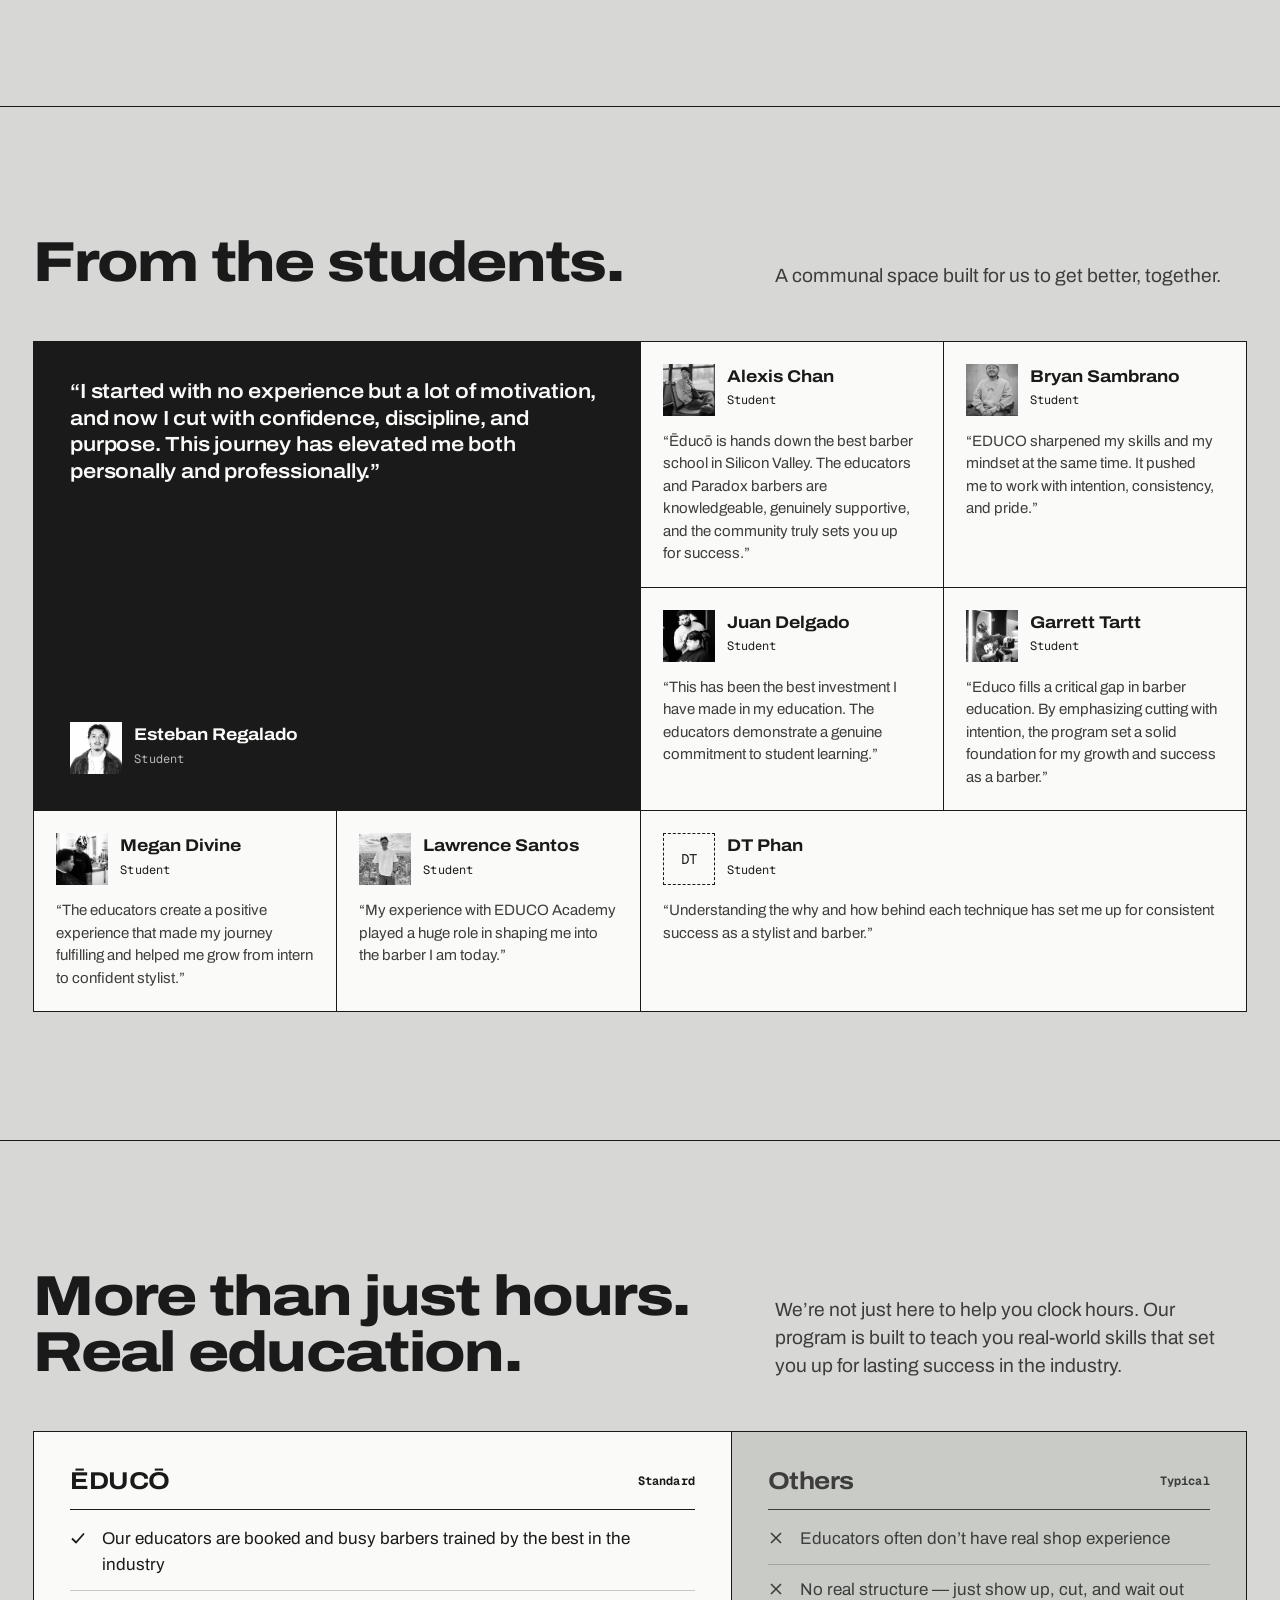
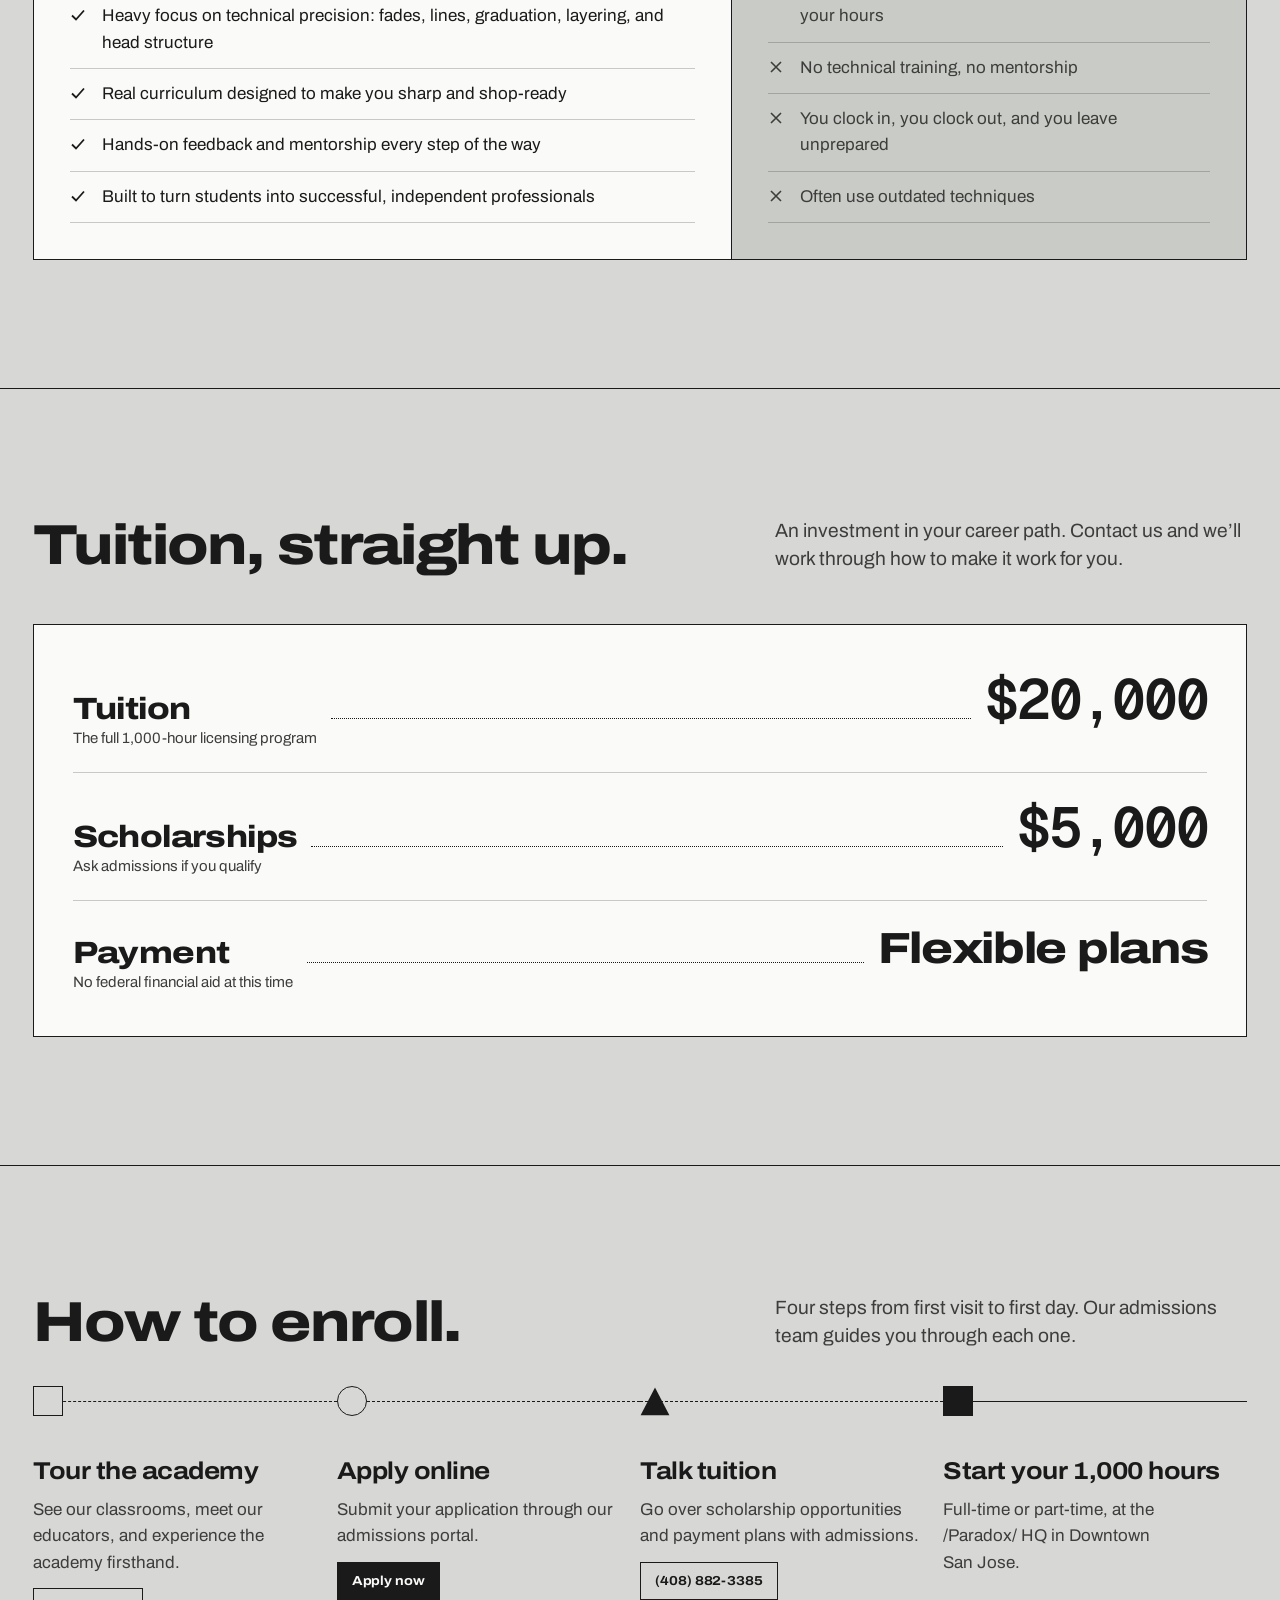
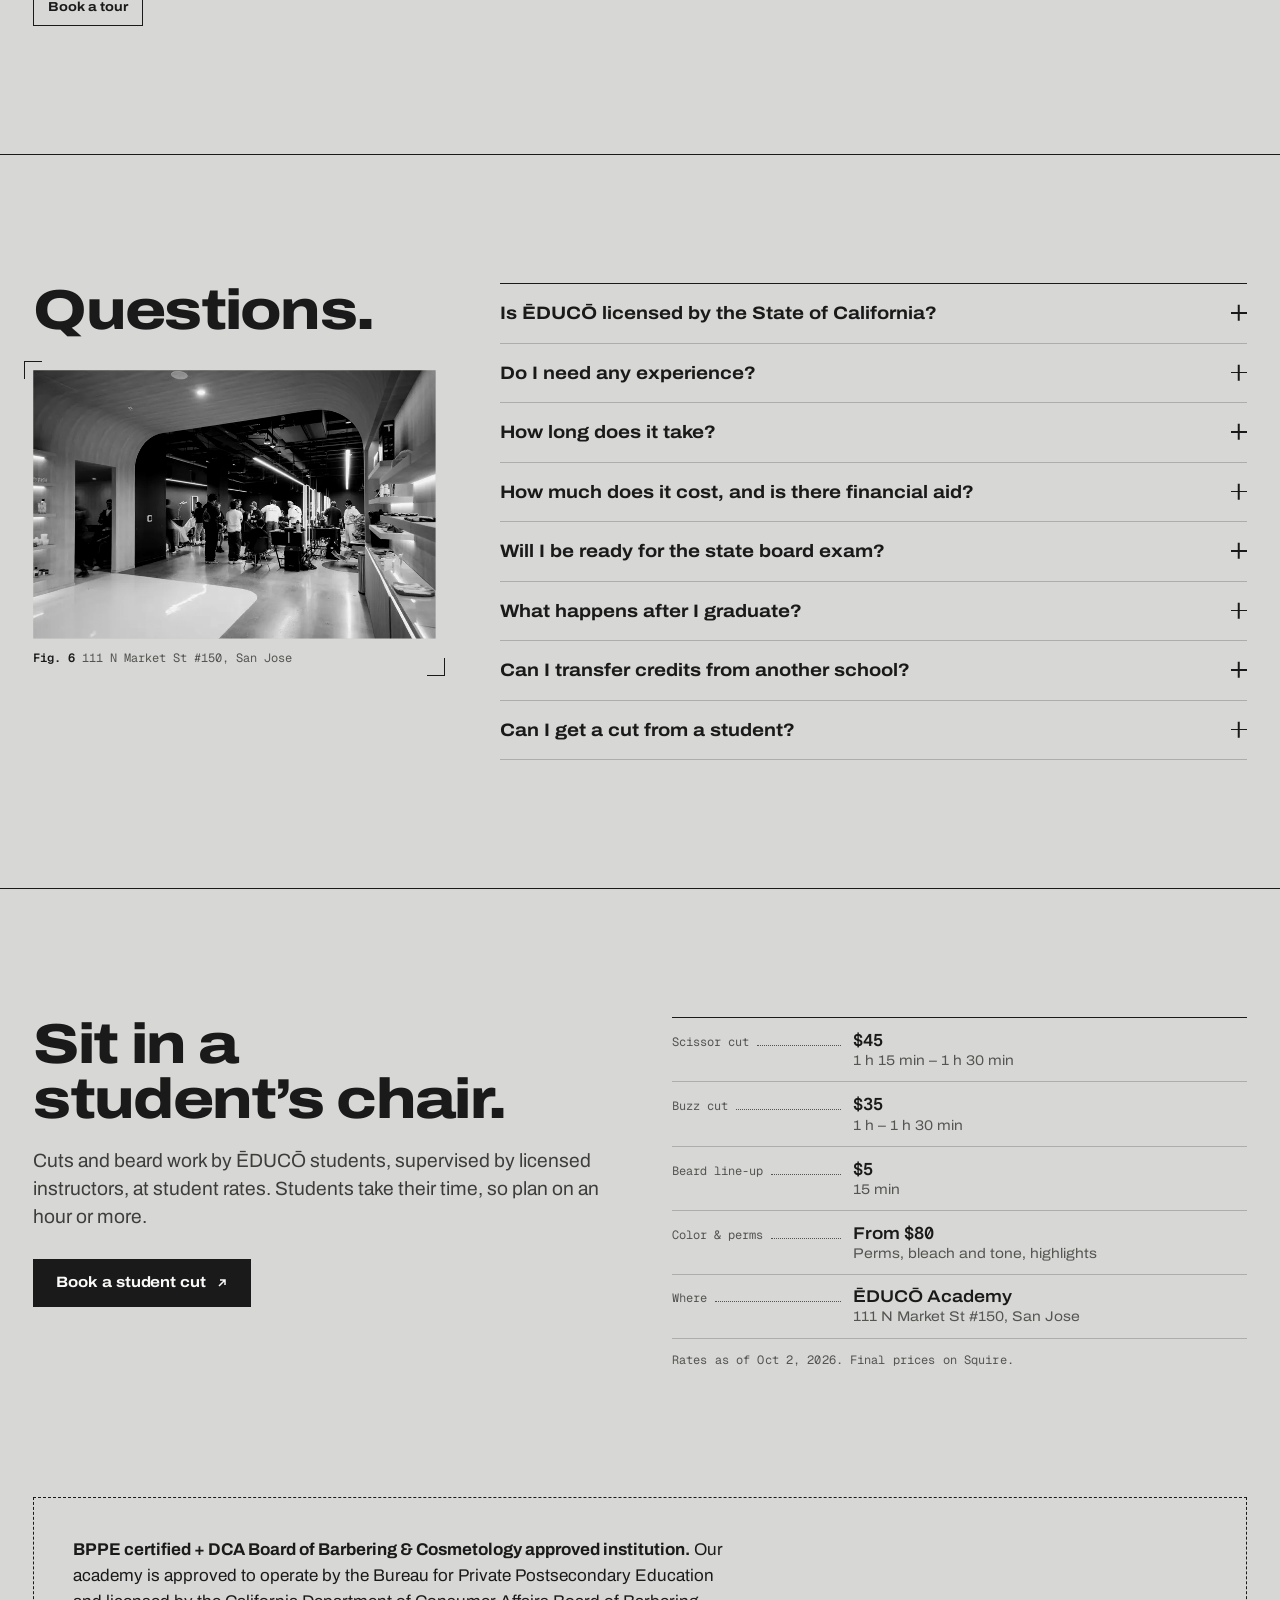
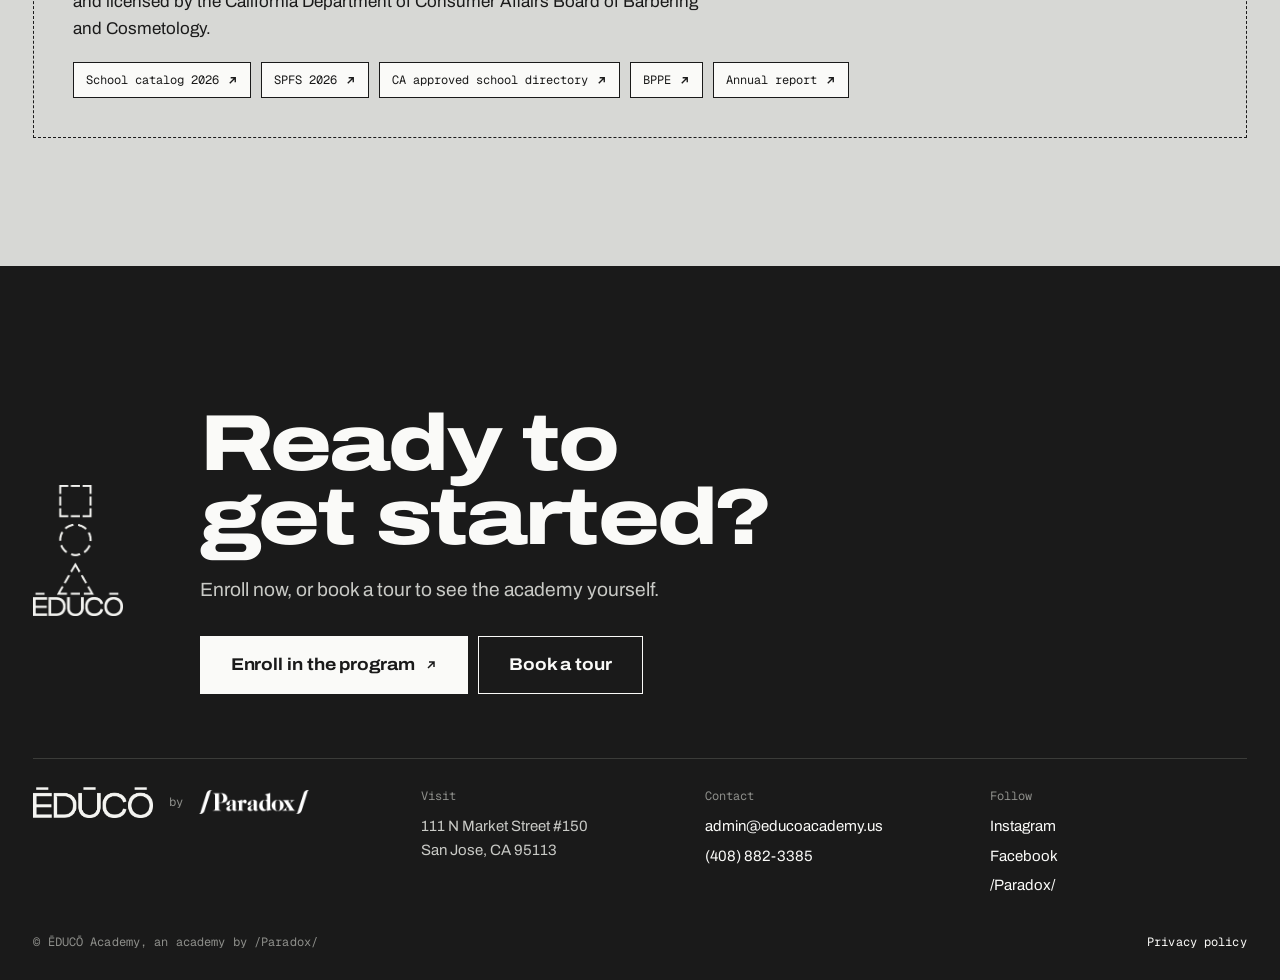
==== commit bb668a18: "Curriculum: descriptions for C-03 beard grooming and C-04 sanitation Co-Authored-By: Claude Opus 5.5" ====
--- a/index.html
+++ b/index.html
@@ -126,8 +126,8 @@
         <ol class="parts">
           <li><span class="no">C-01</span><h3 class="h-m">Precision haircutting &amp; styling</h3><p>Fades, lines, graduation, layering, and head structure.</p></li>
           <li><span class="no">C-02</span><h3 class="h-m">Contemporary barbering methods</h3><p>The latest and greatest techniques and trends in the men’s hair industry.</p></li>
-          <li><span class="no">C-03</span><h3 class="h-m">Beard grooming &amp; shaving</h3></li>
-          <li><span class="no">C-04</span><h3 class="h-m">Sanitation &amp; safety practices</h3></li>
+          <li><span class="no">C-03</span><h3 class="h-m">Beard grooming &amp; shaving</h3><p>Beard trims, line-ups, and shaves, the same services students offer the public.</p></li>
+          <li><span class="no">C-04</span><h3 class="h-m">Sanitation &amp; safety practices</h3><p>Disinfecting tools and stations and keeping every client safe, to California board standards.</p></li>
           <li><span class="no">C-05</span><h3 class="h-m">Business ethics &amp; customer service</h3><p>Prepping you to become your own boss.</p></li>
           <li><span class="no">C-06</span><h3 class="h-m">State laws &amp; regulations</h3><p>Ready to confidently take your CA state board licensing exam.</p></li>
         </ol>
--- a/edu.css
+++ b/edu.css
@@ -508,3 +508,20 @@
 /* ---------- Student cuts ---------- */
 .cuts { display: grid; gap: 32px; }
 @media (min-width: 960px) { .cuts { grid-template-columns: minmax(0, 1fr) minmax(0, 1fr); gap: clamp(32px, 5vw, 80px); align-items: start; } }
+
+/* ---------- Scroll reveals (classes added by edu.js only when motion is welcome) ---------- */
+.rv { opacity: 0; transform: translateY(14px); transition: opacity 700ms var(--ease-out), transform 700ms var(--ease-out); transition-delay: calc(var(--i, 0) * 70ms); }
+.rv.is-in { opacity: 1; transform: none; }
+/* Plates are exposed top to bottom, then the crop marks snap on */
+.rv-fig .fig__frame { clip-path: inset(0 0 100% 0); transition: clip-path 1100ms var(--ease-in-out) calc(var(--i, 0) * 70ms); }
+.rv-fig.is-in .fig__frame { clip-path: inset(0); }
+.rv-fig::before, .rv-fig::after { opacity: 0; transform: scale(0.4); transition: opacity 300ms var(--ease-out) 700ms, transform 400ms var(--ease-out) 700ms; }
+.rv-fig.is-in::before, .rv-fig.is-in::after { opacity: 1; transform: none; }
+.rv-fig figcaption { opacity: 0; transition: opacity 500ms var(--ease-out) 600ms; }
+.rv-fig.is-in figcaption { opacity: 1; }
+/* Leaders are drawn left to right, row by row */
+.rv-lead dt::after, .price.rv-lead > div::after { transform: scaleX(0); transform-origin: left; transition: transform 700ms var(--ease-out) calc(var(--r, 0) * 80ms + 250ms); }
+.rv-lead.is-in dt::after, .price.rv-lead.is-in > div::after { transform: none; }
+/* Enroll markers are stamped in sequence */
+.station.rv::before { transform: scale(0); transition: transform 450ms var(--ease-out) calc(var(--i, 0) * 120ms + 200ms); }
+.station.rv.is-in::before { transform: none; }
